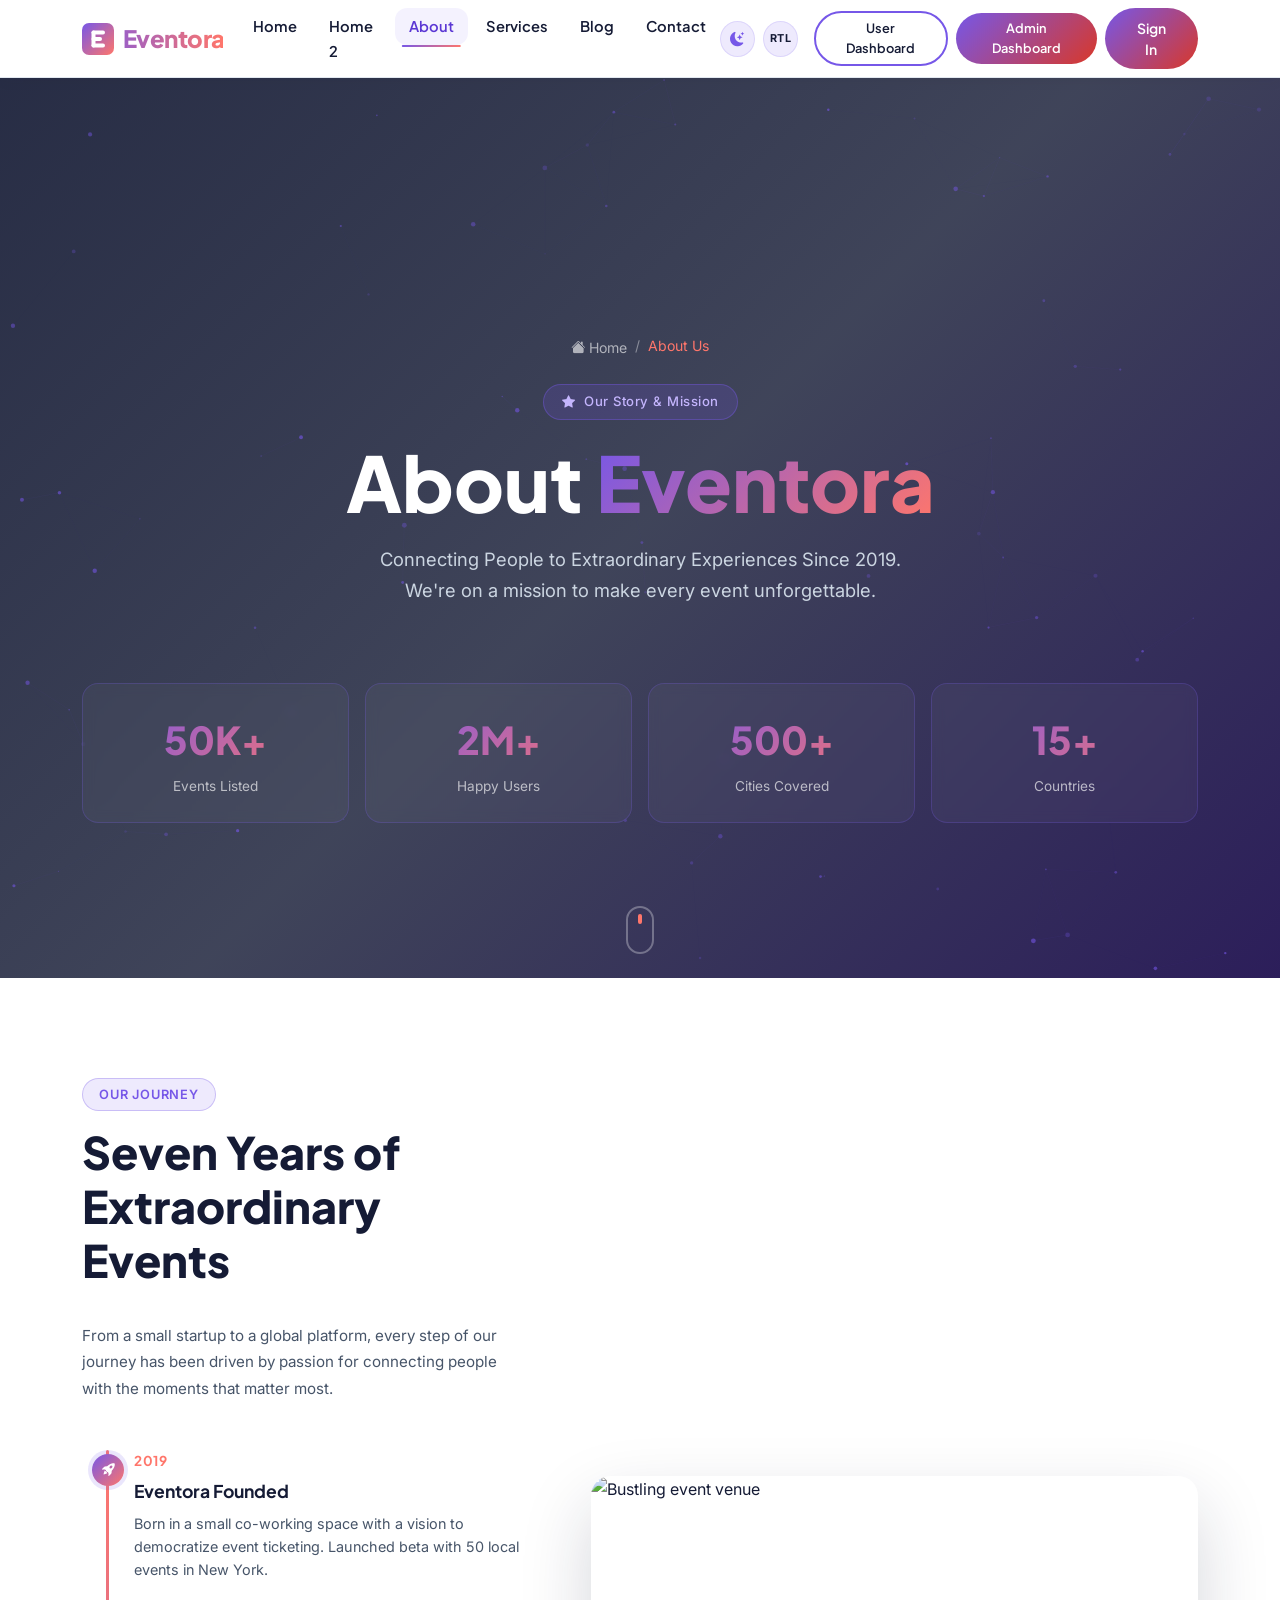
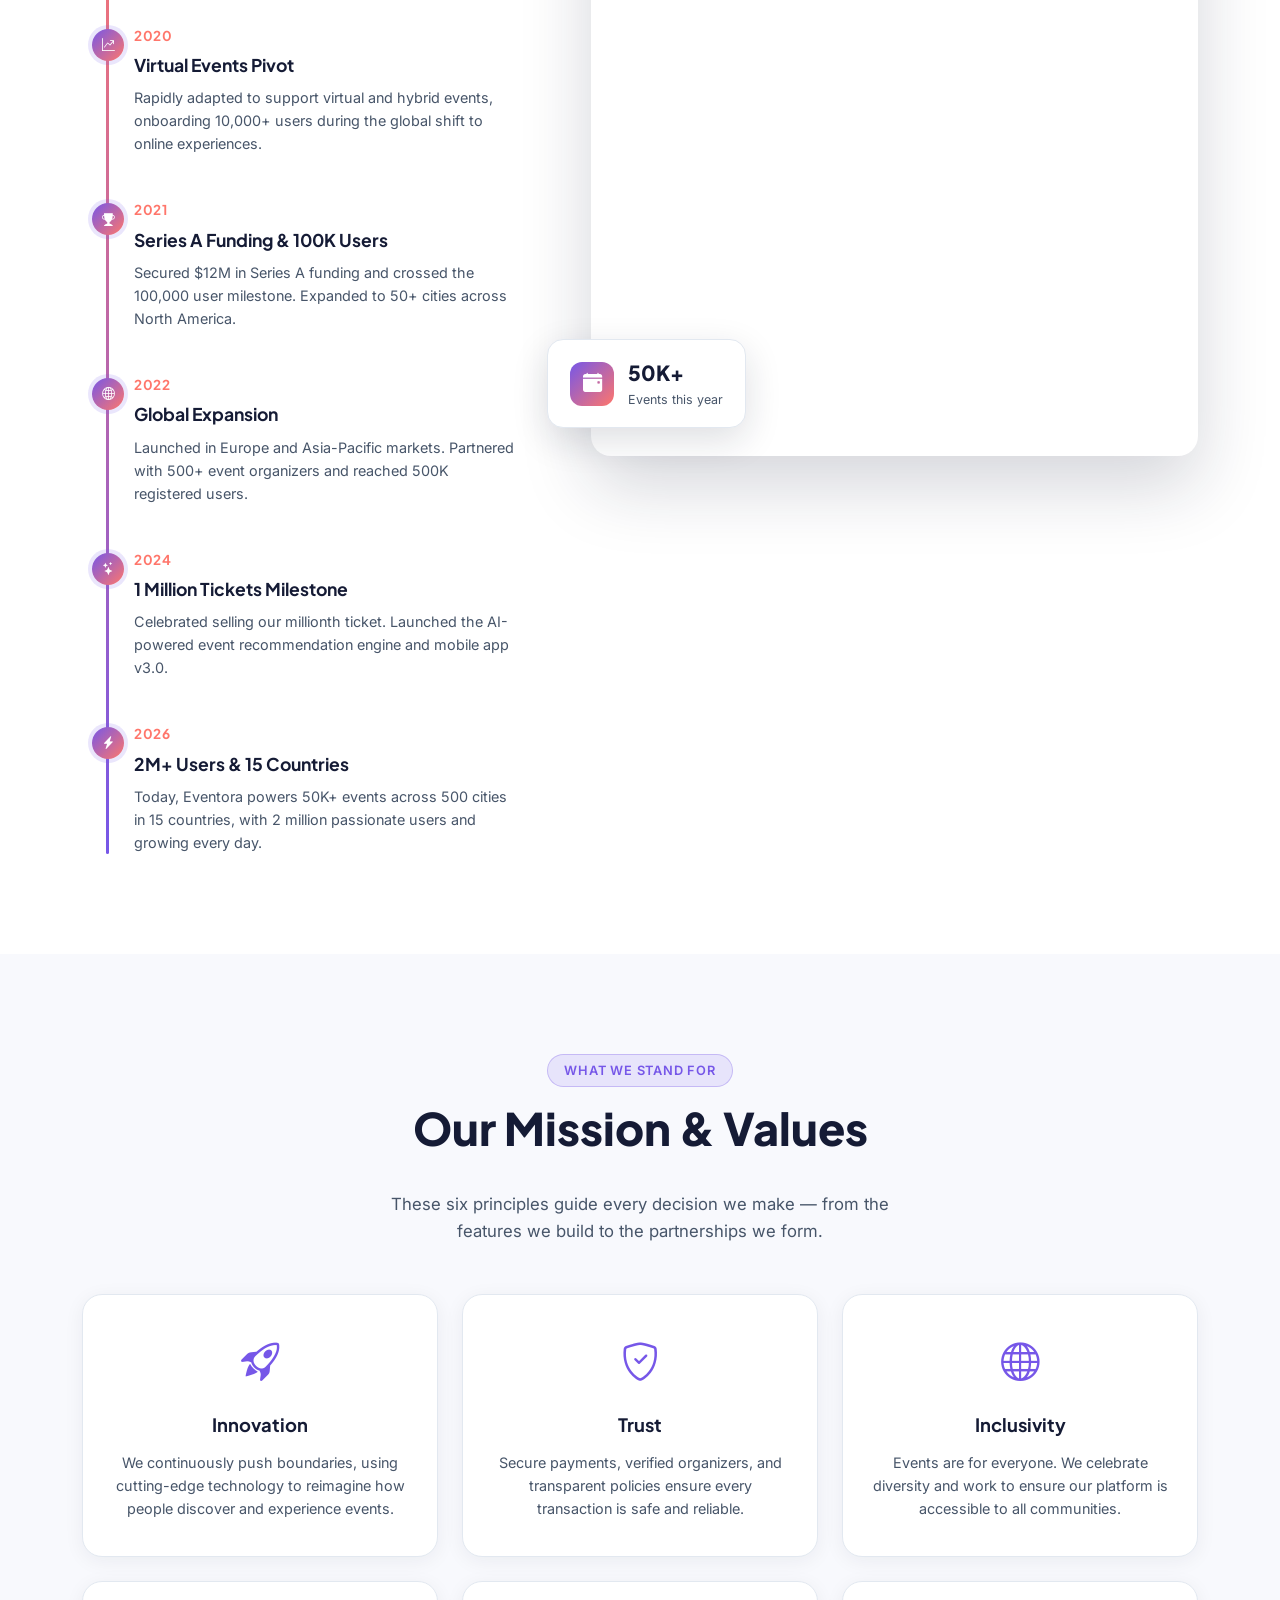
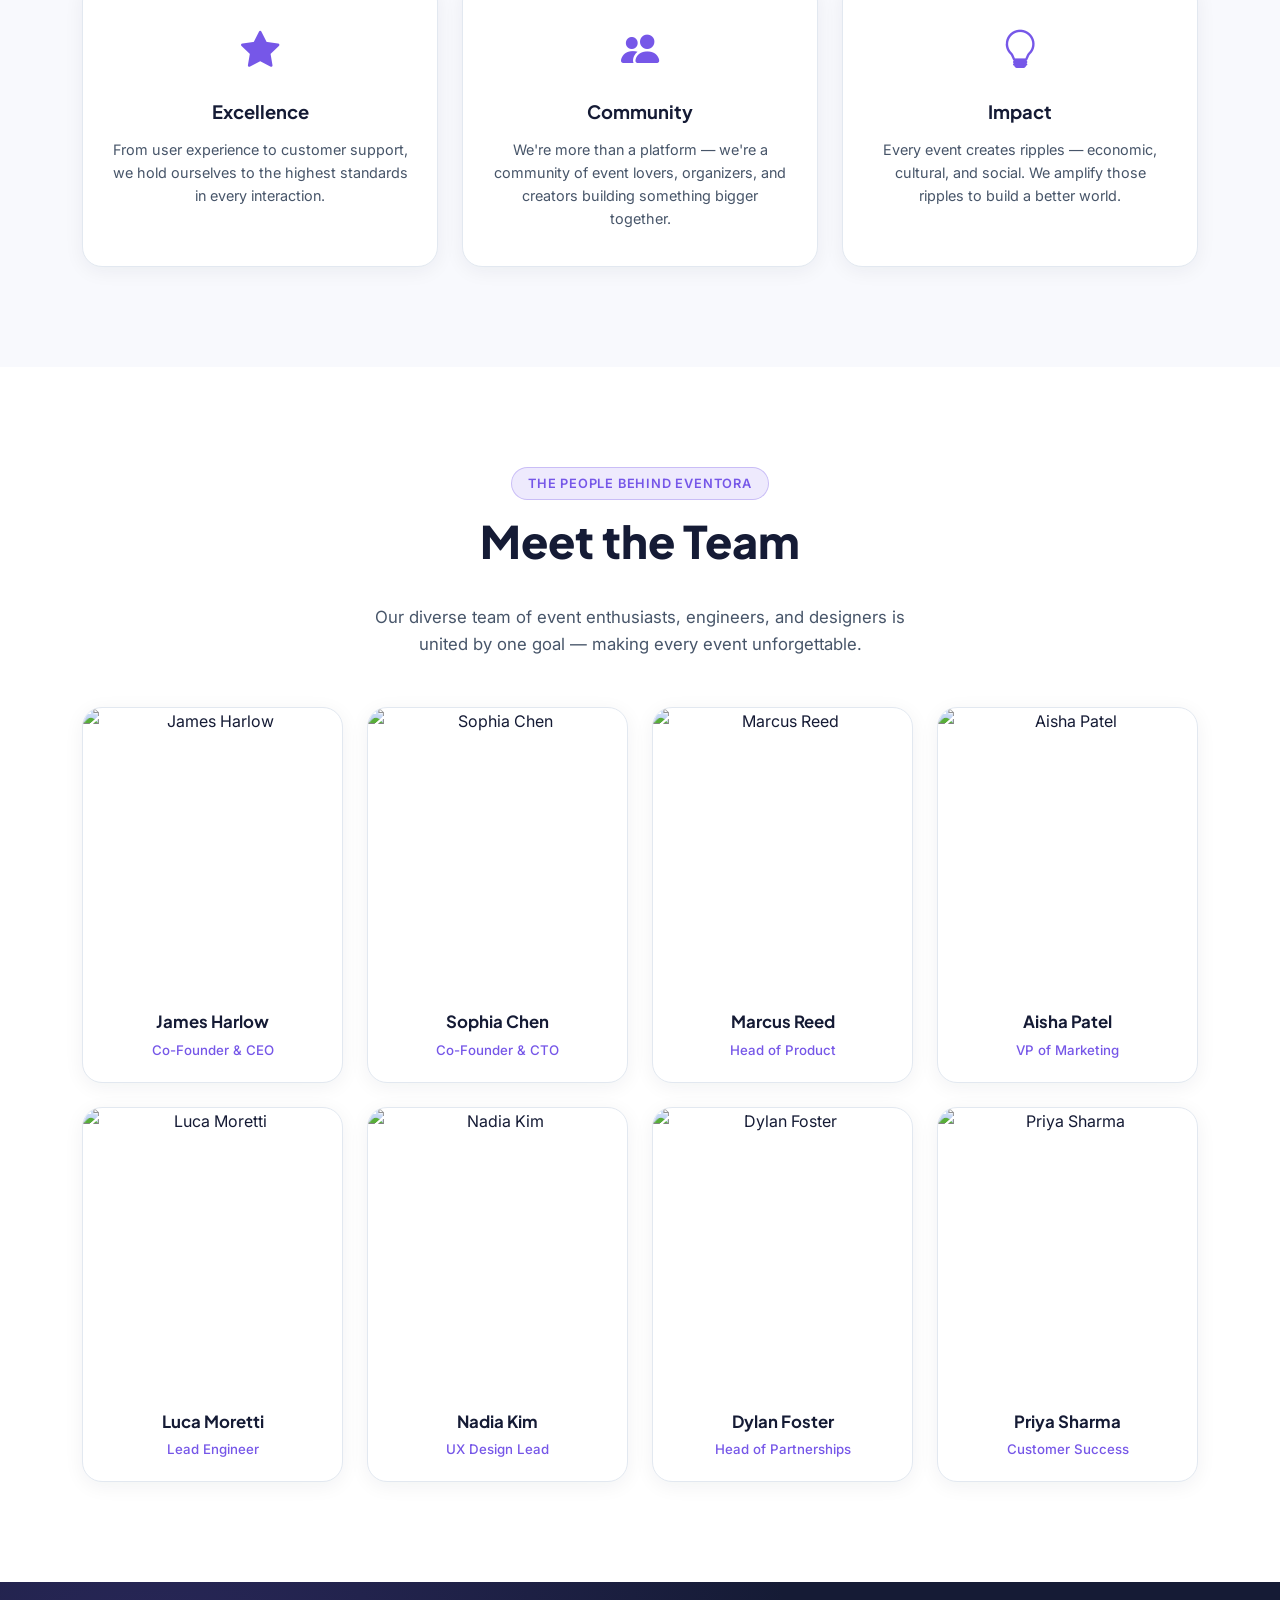
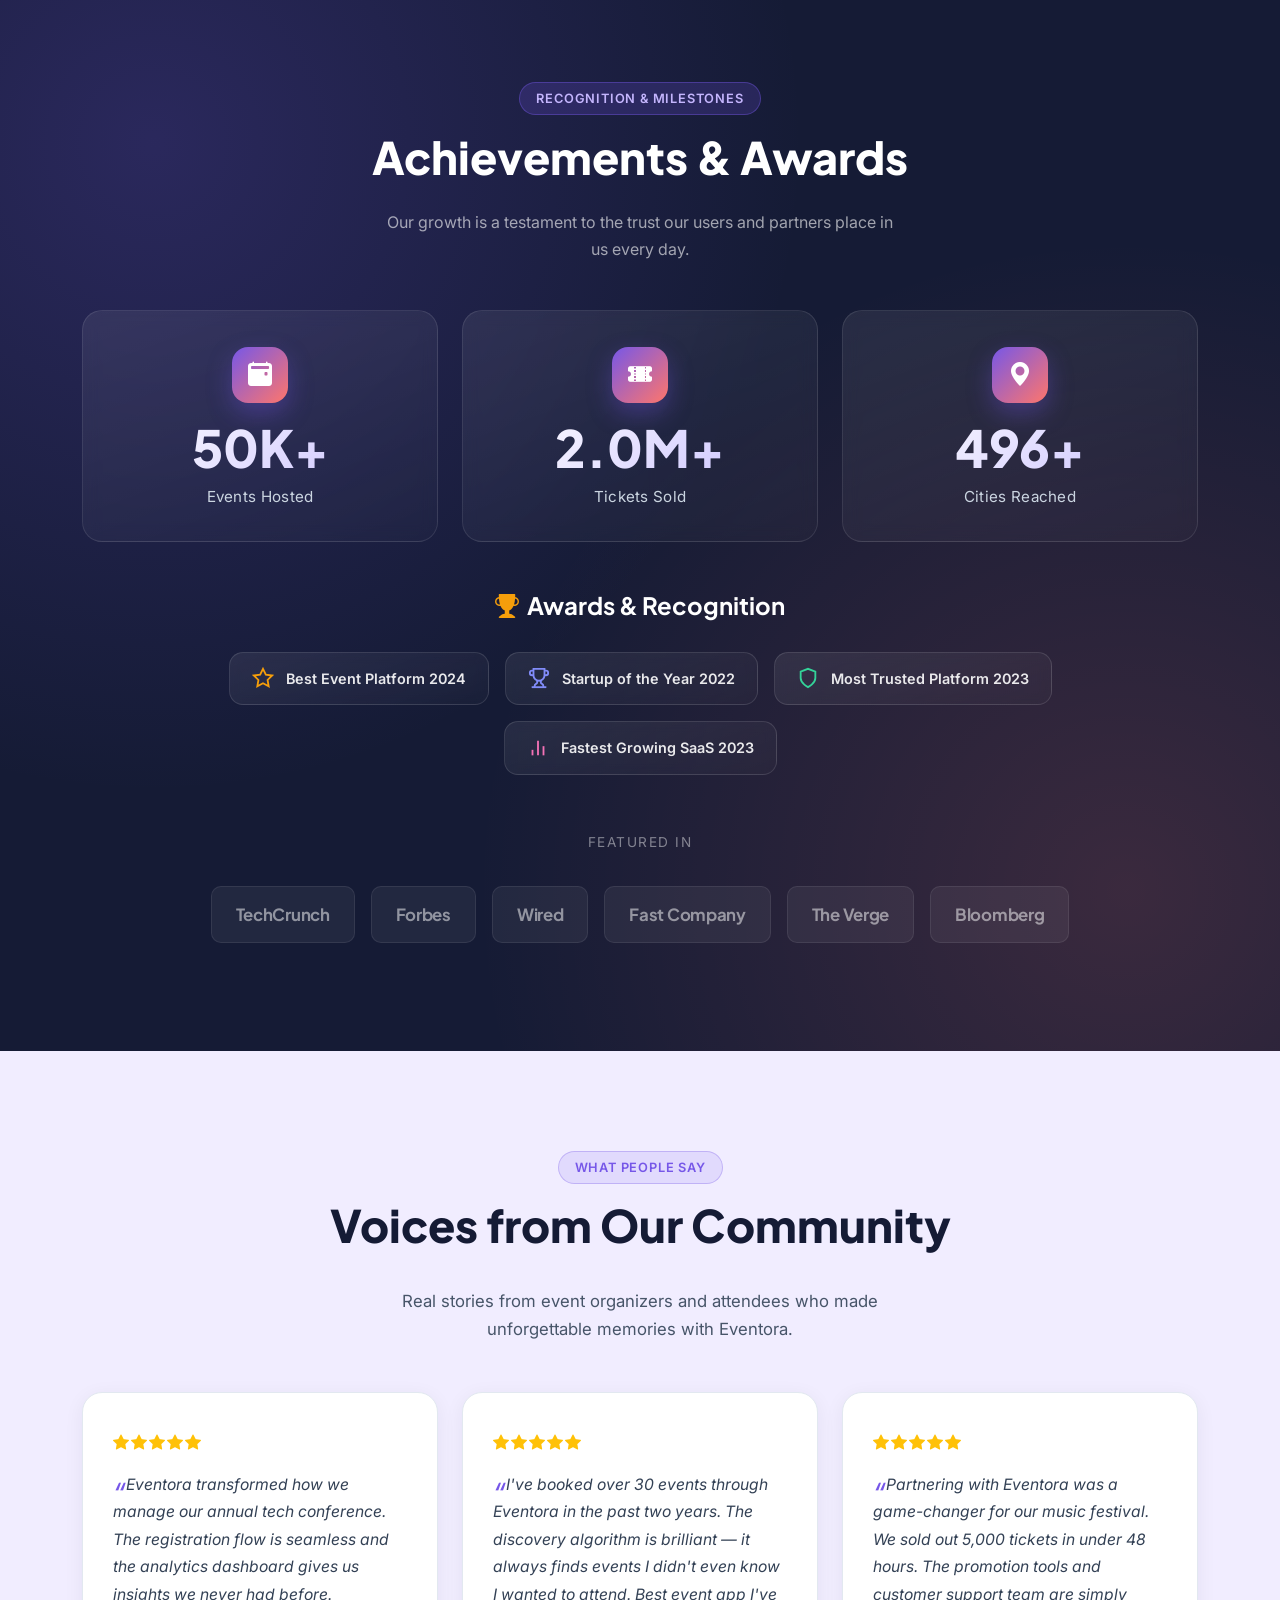
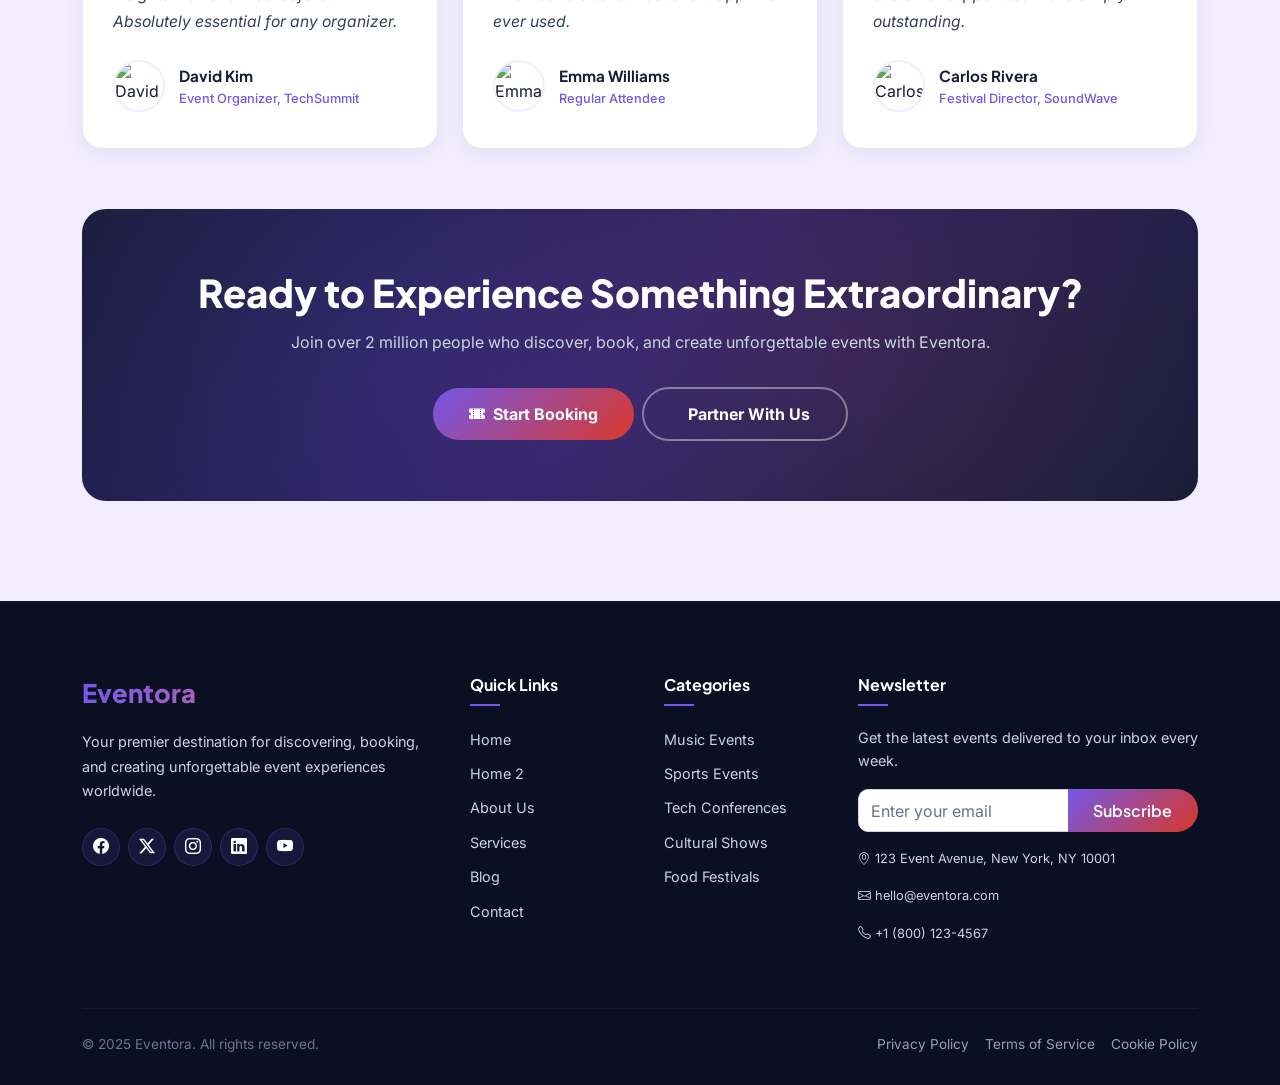
==== about.html @ c6f359c8 "Initial commit: Eventora ticket booking website" ====
<!DOCTYPE html>
<html lang="en" data-theme="light">
<head>
  <meta charset="UTF-8" />
  <meta name="viewport" content="width=device-width, initial-scale=1.0" />
  <title>About Us — Eventora</title>
  <link rel="icon" type="image/svg+xml" href="assets/images/favicon.svg" />
  <!-- Google Fonts -->
  <link href="https://fonts.googleapis.com/css2?family=Plus+Jakarta+Sans:wght@400;500;600;700;800&family=Inter:wght@300;400;500;600&display=swap" rel="stylesheet" />
  <!-- Bootstrap 5 -->
  <link href="https://cdn.jsdelivr.net/npm/bootstrap@5.3.2/dist/css/bootstrap.min.css" rel="stylesheet" />
  <!-- Bootstrap Icons -->
  <link href="https://cdn.jsdelivr.net/npm/bootstrap-icons@1.11.3/font/bootstrap-icons.min.css" rel="stylesheet" />
  <!-- Shared CSS -->
  <link rel="stylesheet" href="assets/css/style.css" />
  <style>
    :root {
      --navy: #151B35;
      --purple: #7657E8;
      --coral: #FF766B;
      --lavender: #F1EDFF;
      --white: #FFFFFF;
      --navy-light: #1e2748;
      --navy-mid: #232c52;
    }

    * { margin: 0; padding: 0; box-sizing: border-box; }
    html { scroll-behavior: smooth; }

    body {
      font-family: 'Inter', sans-serif;
      color: #2d2d2d;
      overflow-x: hidden;
    }

    h1, h2, h3, h4, h5, h6 {
      font-family: 'Plus Jakarta Sans', sans-serif;
    }

    /* ─── NAVBAR ─────────────────────────────────── */
    .navbar-eventora {
      background: rgba(21, 27, 53, 0.92);
      backdrop-filter: blur(12px);
      -webkit-backdrop-filter: blur(12px);
      border-bottom: 1px solid rgba(118, 87, 232, 0.2);
      transition: all 0.3s ease;
      padding: 14px 0;
    }
    .navbar-eventora .navbar-brand {
      font-family: 'Plus Jakarta Sans', sans-serif;
      font-weight: 800;
      font-size: 1.5rem;
      color: var(--white) !important;
      letter-spacing: -0.5px;
    }
    .navbar-eventora .navbar-brand span { color: var(--coral); }
    .navbar-eventora .nav-link {
      color: rgba(255,255,255,0.8) !important;
      font-weight: 500;
      font-size: 0.92rem;
      padding: 6px 14px !important;
      transition: color 0.2s;
    }
    .navbar-eventora .nav-link:hover,
    .navbar-eventora .nav-link.active { color: var(--coral) !important; }
    .btn-nav-cta {
      background: linear-gradient(135deg, var(--purple), var(--coral));
      color: #fff !important;
      border-radius: 50px;
      padding: 8px 22px !important;
      font-weight: 600;
      font-size: 0.88rem;
      transition: opacity 0.2s, transform 0.2s;
    }
    .btn-nav-cta:hover { opacity: 0.9; transform: translateY(-1px); }

    /* ─── HERO ─────────────────────────────────── */
    #hero {
      min-height: 100vh;
      background: linear-gradient(135deg, rgba(21,27,53,0.92) 0%, rgba(21,27,53,0.82) 50%, rgba(31,16,80,0.94) 100%),
                  url('https://images.unsplash.com/photo-1540575467063-178a50c2df87?w=1600&q=80') center/cover no-repeat;
      position: relative;
      display: flex;
      align-items: center;
      overflow: hidden;
    }
    #particleCanvas {
      position: absolute;
      inset: 0;
      width: 100%;
      height: 100%;
      pointer-events: none;
    }
    .hero-badge {
      display: inline-block;
      background: rgba(118,87,232,0.18);
      border: 1px solid rgba(118,87,232,0.4);
      color: #c4b5fd;
      padding: 6px 18px;
      border-radius: 50px;
      font-size: 0.82rem;
      font-weight: 500;
      margin-bottom: 20px;
      letter-spacing: 0.5px;
    }
    .hero-title {
      font-family: 'Plus Jakarta Sans', sans-serif;
      font-size: clamp(2.8rem, 6vw, 5rem);
      font-weight: 800;
      color: var(--white);
      line-height: 1.1;
      margin-bottom: 20px;
    }
    .gradient-text {
      background: linear-gradient(135deg, var(--purple), var(--coral));
      -webkit-background-clip: text;
      -webkit-text-fill-color: transparent;
      background-clip: text;
    }
    .hero-tagline {
      font-size: 1.15rem;
      color: rgba(255,255,255,0.72);
      margin-bottom: 30px;
      max-width: 560px;
    }
    /* breadcrumb */
    .breadcrumb-wrap .breadcrumb-item a { color: rgba(255,255,255,0.6); text-decoration: none; font-size: 0.88rem; }
    .breadcrumb-wrap .breadcrumb-item.active { color: var(--coral); font-size: 0.88rem; }
    .breadcrumb-wrap .breadcrumb-item+.breadcrumb-item::before { color: rgba(255,255,255,0.4); }

    /* stat counters */
    .hero-stats { margin-top: 48px; }
    .stat-item {
      text-align: center;
      padding: 24px 20px;
      background: rgba(255,255,255,0.04);
      border: 1px solid rgba(118,87,232,0.25);
      border-radius: 16px;
      backdrop-filter: blur(6px);
      transition: transform 0.3s;
    }
    .stat-item:hover { transform: translateY(-4px); }
    .stat-num {
      font-family: 'Plus Jakarta Sans', sans-serif;
      font-size: 2.4rem;
      font-weight: 800;
      background: linear-gradient(135deg, var(--purple), var(--coral));
      -webkit-background-clip: text;
      -webkit-text-fill-color: transparent;
      background-clip: text;
    }
    .stat-label { color: rgba(255,255,255,0.65); font-size: 0.85rem; margin-top: 4px; }
    /* Hero stats are above the fold — keep them visible even before scroll JS runs */
    .hero-stats .stat-item.animate-on-scroll { opacity: 1; transform: none; }

    /* ─── SECTION GENERIC ─────────────────────── */
    .section-tag {
      display: inline-block;
      background: rgba(118,87,232,0.12);
      border: 1px solid rgba(118,87,232,0.3);
      color: var(--purple);
      padding: 5px 16px;
      border-radius: 50px;
      font-size: 0.8rem;
      font-weight: 600;
      text-transform: uppercase;
      letter-spacing: 0.8px;
      margin-bottom: 14px;
    }
    .section-heading {
      font-size: clamp(1.9rem, 3.5vw, 2.9rem);
      font-weight: 800;
      color: var(--navy);
      line-height: 1.2;
      position: relative;
      display: inline-block;
      margin-bottom: 16px;
    }
    .section-heading::after {
      content: '';
      position: absolute;
      bottom: -8px;
      left: 0;
      width: 56px;
      height: 4px;
      background: var(--coral);
      border-radius: 2px;
    }
    .section-sub {
      color: #475569;
      font-size: 1.05rem;
      max-width: 560px;
      margin: 0 auto;
    }

    /* ─── OUR STORY TIMELINE ─────────────────── */
    #story { padding: 100px 0; background: #fff; }
    .timeline { position: relative; padding-left: 52px; }
    .timeline::before {
      content: '';
      position: absolute;
      left: 24px;
      top: 0;
      bottom: 0;
      width: 3px;
      background: linear-gradient(to bottom, var(--coral), var(--purple));
      border-radius: 2px;
    }
    .timeline-item { position: relative; margin-bottom: 44px; }
    .timeline-item:last-child { margin-bottom: 0; }
    .timeline-dot {
      position: absolute;
      left: -42px;
      top: 4px;
      width: 32px;
      height: 32px;
      background: linear-gradient(135deg, var(--purple), var(--coral));
      border-radius: 50%;
      display: flex;
      align-items: center;
      justify-content: center;
      color: #fff;
      font-size: 0.8rem;
      box-shadow: 0 0 0 4px rgba(118,87,232,0.15);
      z-index: 1;
    }
    .timeline-year {
      font-family: 'Plus Jakarta Sans', sans-serif;
      font-weight: 700;
      color: var(--coral);
      font-size: 0.85rem;
      margin-bottom: 4px;
      letter-spacing: 0.5px;
    }
    .timeline-title {
      font-family: 'Plus Jakarta Sans', sans-serif;
      font-weight: 700;
      font-size: 1.1rem;
      color: var(--navy);
      margin-bottom: 6px;
    }
    .timeline-desc { color: #475569; font-size: 0.9rem; line-height: 1.6; }
    .story-img {
      width: 100%;
      height: 580px;
      object-fit: cover;
      border-radius: 20px;
      box-shadow: 0 30px 70px rgba(21,27,53,0.18);
    }
    .story-img-wrap { position: relative; }
    .story-img-badge {
      position: absolute;
      bottom: 28px;
      left: -20px;
      background: var(--white);
      border-radius: 16px;
      padding: 16px 22px;
      box-shadow: 0 12px 36px rgba(21,27,53,0.14);
      display: flex;
      align-items: center;
      gap: 14px;
    }
    .story-img-badge .badge-icon {
      width: 44px; height: 44px;
      background: linear-gradient(135deg, var(--purple), var(--coral));
      border-radius: 12px;
      display: flex; align-items: center; justify-content: center;
      color: #fff; font-size: 1.2rem;
    }
    .story-img-badge .badge-num { font-family: 'Plus Jakarta Sans', sans-serif; font-weight: 800; font-size: 1.3rem; color: var(--navy); }
    .story-img-badge .badge-label { font-size: 0.78rem; color: #475569; }

    /* ─── MISSION & VALUES ───────────────────── */
    #values { padding: 100px 0; background: var(--lavender); }
    .value-card {
      background: rgba(255,255,255,0.65);
      border: 1px solid rgba(118,87,232,0.12);
      border-radius: 20px;
      padding: 36px 28px;
      text-align: center;
      transition: all 0.35s ease;
      backdrop-filter: blur(8px);
      height: 100%;
      display: flex;
      flex-direction: column;
    }
    .value-card:hover {
      background: rgba(255,255,255,0.9);
      border-color: rgba(118,87,232,0.4);
      box-shadow: 0 20px 50px rgba(118,87,232,0.14);
      transform: translateY(-6px);
    }
    .value-icon {
      font-size: 2.4rem;
      margin-bottom: 16px;
      display: block;
      color: var(--purple);
    }
    .value-title {
      font-family: 'Plus Jakarta Sans', sans-serif;
      font-weight: 700;
      font-size: 1.15rem;
      color: var(--navy);
      margin-bottom: 10px;
    }
    .value-desc { color: #475569; font-size: 0.9rem; line-height: 1.6; }

    /* ─── OUR TEAM ───────────────────────────── */
    #team { padding: 100px 0; background: #fff; }
    .team-card {
      border-radius: 20px;
      border: 1px solid rgba(118,87,232,0.1);
      overflow: hidden;
      transition: all 0.35s ease;
      text-align: center;
      background: #fff;
      height: 100%;
    }
    .team-card:hover {
      transform: translateY(-8px);
      box-shadow: 0 24px 60px rgba(118,87,232,0.14);
      border-color: rgba(118,87,232,0.3);
    }
    .team-img-wrap { position: relative; overflow: hidden; height: 280px; }
    .team-img {
      width: 100%;
      height: 280px;
      object-fit: cover;
      object-position: center 25%;
      transition: transform 0.4s ease;
    }
    .team-card:hover .team-img { transform: scale(1.06); }
    .team-overlay {
      position: absolute;
      inset: 0;
      background: linear-gradient(to top, rgba(21,27,53,0.6) 0%, transparent 50%);
      opacity: 0;
      transition: opacity 0.35s;
      display: flex;
      align-items: flex-end;
      justify-content: center;
      padding-bottom: 16px;
      gap: 10px;
    }
    .team-card:hover .team-overlay { opacity: 1; }
    .team-social-btn {
      width: 36px; height: 36px;
      background: rgba(255,255,255,0.15);
      border: 1px solid rgba(255,255,255,0.4);
      border-radius: 50%;
      color: #fff;
      display: flex; align-items: center; justify-content: center;
      font-size: 0.9rem;
      text-decoration: none;
      backdrop-filter: blur(4px);
      transition: background 0.2s;
    }
    .team-social-btn:hover { background: var(--purple); color: #fff; }
    .team-info { padding: 20px 16px; }
    .team-name {
      font-family: 'Plus Jakarta Sans', sans-serif;
      font-weight: 700;
      font-size: 1.05rem;
      color: var(--navy);
      margin-bottom: 4px;
    }
    .team-role {
      font-size: 0.83rem;
      color: var(--purple);
      font-weight: 500;
    }

    /* ─── ACHIEVEMENTS ───────────────────────── */
    #achievements {
      padding: 100px 0;
      position: relative;
      overflow: hidden;
      background:
        radial-gradient(circle at 12% 15%, rgba(118,87,232,0.22), transparent 45%),
        radial-gradient(circle at 88% 85%, rgba(255,118,107,0.16), transparent 45%),
        var(--navy);
    }
    #achievements .container { position: relative; z-index: 1; }
    .ach-stat {
      position: relative;
      text-align: center;
      padding: 36px 20px 32px;
      background: linear-gradient(160deg, rgba(255,255,255,0.08), rgba(255,255,255,0.02));
      border: 1px solid rgba(255,255,255,0.1);
      border-radius: 20px;
      backdrop-filter: blur(8px);
      height: 100%;
      transition: transform 0.3s ease, border-color 0.3s ease, box-shadow 0.3s ease;
    }
    .ach-stat:hover {
      transform: translateY(-6px);
      border-color: rgba(118,87,232,0.55);
      box-shadow: 0 18px 48px rgba(118,87,232,0.22);
    }
    .ach-icon {
      width: 56px;
      height: 56px;
      margin: 0 auto 16px;
      display: flex;
      align-items: center;
      justify-content: center;
      border-radius: 16px;
      font-size: 1.5rem;
      color: #fff;
      background: linear-gradient(135deg, var(--purple), var(--coral));
      box-shadow: 0 10px 24px rgba(118,87,232,0.35);
    }
    .ach-num {
      font-family: 'Plus Jakarta Sans', sans-serif;
      font-size: clamp(2.2rem, 4vw, 3.2rem);
      font-weight: 800;
      line-height: 1.1;
      background: linear-gradient(135deg, #ffffff, #c9c0ff);
      -webkit-background-clip: text;
      -webkit-text-fill-color: transparent;
      background-clip: text;
    }
    .ach-label { color: rgba(255,255,255,0.68); font-size: .95rem; margin-top: 8px; letter-spacing: .3px; }
    .award-badge {
      display: inline-flex;
      align-items: center;
      gap: 12px;
      background: linear-gradient(160deg, rgba(255,255,255,0.08), rgba(255,255,255,0.02));
      border: 1px solid rgba(255,255,255,0.12);
      border-radius: 14px;
      padding: 14px 22px;
      margin: 8px;
      color: rgba(255,255,255,0.9);
      font-size: 0.9rem;
      font-weight: 600;
      backdrop-filter: blur(6px);
      transition: transform 0.3s ease, border-color 0.3s ease, background 0.3s ease, box-shadow 0.3s ease;
    }
    .award-badge:hover {
      transform: translateY(-4px);
      border-color: rgba(118,87,232,0.55);
      background: rgba(118,87,232,0.14);
      box-shadow: 0 12px 30px rgba(118,87,232,0.22);
    }
    .award-badge svg { flex-shrink: 0; }
    .press-logo {
      display: inline-flex;
      align-items: center;
      justify-content: center;
      background: rgba(255,255,255,0.06);
      border: 1px solid rgba(255,255,255,0.08);
      border-radius: 10px;
      padding: 14px 24px;
      margin: 8px;
      color: rgba(255,255,255,0.5);
      font-family: 'Plus Jakarta Sans', sans-serif;
      font-weight: 700;
      font-size: 1.05rem;
      letter-spacing: -0.3px;
      transition: all 0.3s;
    }
    .press-logo:hover {
      background: rgba(118,87,232,0.12);
      border-color: rgba(118,87,232,0.4);
      color: rgba(255,255,255,0.85);
      transform: translateY(-3px);
    }
    .ach-section-heading {
      font-family: 'Plus Jakarta Sans', sans-serif;
      font-size: clamp(1.9rem, 3.5vw, 2.9rem);
      font-weight: 800;
      color: var(--white);
      position: relative;
      display: inline-block;
      margin-bottom: 16px;
    }
    .ach-section-heading::after {
      content: '';
      position: absolute;
      bottom: -10px;
      left: 50%;
      transform: translateX(-50%);
      width: 64px;
      height: 4px;
      background: linear-gradient(90deg, var(--purple), var(--coral));
      border-radius: 2px;
    }

    /* ─── TESTIMONIALS + CTA ─────────────────── */
    #testimonials { padding: 100px 0; background: #f8f7ff; }
    .testi-card {
      background: var(--white);
      border-radius: 20px;
      padding: 36px 30px;
      border: 1px solid rgba(118,87,232,0.1);
      height: 100%;
      display: flex;
      flex-direction: column;
      transition: all 0.35s;
    }
    .testi-card:hover {
      transform: translateY(-6px);
      box-shadow: 0 20px 50px rgba(118,87,232,0.12);
    }
    .testi-stars { color: #f59e0b; font-size: 1rem; margin-bottom: 16px; letter-spacing: 2px; }
    .testi-quote {
      color: #374151;
      font-size: 0.98rem;
      line-height: 1.75;
      font-style: italic;
      margin-bottom: 24px;
      flex: 1;
    }
    .testi-quote::before { content: '\201C'; color: var(--purple); font-size: 2rem; line-height: 0; vertical-align: -0.5em; margin-right: 2px; }
    .testi-author { display: flex; align-items: center; gap: 14px; }
    .testi-avatar { width: 52px; height: 52px; border-radius: 50%; object-fit: cover; border: 2px solid var(--lavender); }
    .testi-name { font-family: 'Plus Jakarta Sans', sans-serif; font-weight: 700; font-size: 0.95rem; color: var(--navy); }
    .testi-role { font-size: 0.8rem; color: var(--purple); font-weight: 500; }
    /* CTA */
    .cta-band {
      background: linear-gradient(135deg, var(--navy) 0%, #2a1f5e 50%, var(--navy) 100%);
      border-radius: 24px;
      padding: 60px 48px;
      text-align: center;
      position: relative;
      overflow: hidden;
      margin-top: 60px;
    }
    .cta-band::before {
      content: '';
      position: absolute;
      inset: 0;
      background: radial-gradient(circle at 30% 50%, rgba(118,87,232,0.2) 0%, transparent 60%),
                  radial-gradient(circle at 70% 50%, rgba(255,118,107,0.1) 0%, transparent 60%);
    }
    .cta-band-title {
      font-family: 'Plus Jakarta Sans', sans-serif;
      font-size: clamp(1.6rem, 3vw, 2.4rem);
      font-weight: 800;
      color: var(--white);
      margin-bottom: 12px;
      position: relative;
    }
    .cta-band-sub { color: rgba(255,255,255,0.65); margin-bottom: 32px; position: relative; }
    .btn-cta-primary {
      background: linear-gradient(135deg, var(--purple), var(--coral));
      color: #fff;
      border: none;
      border-radius: 50px;
      padding: 14px 36px;
      font-weight: 700;
      font-size: 1rem;
      transition: all 0.3s;
      position: relative;
    }
    .btn-cta-primary:hover { transform: translateY(-3px); box-shadow: 0 10px 30px rgba(118,87,232,0.4); color: #fff; }
    .btn-cta-outline {
      background: transparent;
      color: #fff;
      border: 2px solid rgba(255,255,255,0.4);
      border-radius: 50px;
      padding: 13px 36px;
      font-weight: 700;
      font-size: 1rem;
      transition: all 0.3s;
      position: relative;
    }
    .btn-cta-outline:hover { border-color: #fff; background: rgba(255,255,255,0.08); color: #fff; }

    /* ─── FOOTER ─────────────────────────────── */
    footer {
      background: var(--navy);
      border-top: 1px solid rgba(255,255,255,0.06);
      padding: 60px 0 28px;
      color: rgba(255,255,255,0.65);
    }
    .footer-brand {
      font-family: 'Plus Jakarta Sans', sans-serif;
      font-weight: 800;
      font-size: 1.5rem;
      color: var(--white);
    }
    .footer-brand span { color: var(--coral); }
    .footer-desc { font-size: 0.88rem; line-height: 1.7; margin-top: 10px; max-width: 260px; }
    .footer-heading {
      font-family: 'Plus Jakarta Sans', sans-serif;
      font-weight: 700;
      color: var(--white);
      font-size: 0.95rem;
      margin-bottom: 16px;
    }
    .footer-links { list-style: none; padding: 0; }
    .footer-links li { margin-bottom: 10px; }
    .footer-links a { color: rgba(255,255,255,0.6); text-decoration: none; font-size: 0.88rem; transition: color 0.2s; }
    .footer-links a:hover { color: var(--coral); }
    .footer-bottom { border-top: 1px solid rgba(255,255,255,0.06); padding-top: 20px; margin-top: 44px; font-size: 0.82rem; }
    .footer-social a {
      width: 36px; height: 36px;
      display: inline-flex; align-items: center; justify-content: center;
      background: rgba(255,255,255,0.06);
      border-radius: 50%;
      color: rgba(255,255,255,0.65);
      margin-right: 8px;
      transition: all 0.2s;
      text-decoration: none;
    }
    .footer-social a:hover { background: var(--purple); color: #fff; }

    /* ─── SCROLL ANIMATION ───────────────────── */
    .animate-on-scroll {
      opacity: 0;
      transform: translateY(32px);
      transition: opacity 0.65s ease, transform 0.65s ease;
    }
    .animate-on-scroll.visible {
      opacity: 1;
      transform: translateY(0);
    }

    @media (max-width: 768px) {
      .story-img-badge { left: 10px; }
      .ach-stat { padding: 26px 14px 22px; }
      .cta-band { padding: 40px 24px; }
    }
      /* ─── LIGHT MODE HIGH CONTRAST RULES ─── */
    [data-theme="light"] body { background: #FFFFFF !important; color: #151B35 !important; }
    [data-theme="light"] .navbar-eventora { background: rgba(255,255,255,0.95) !important; border-bottom: 1px solid #E2E8F0 !important; }
    [data-theme="light"] .navbar-eventora .navbar-brand { color: #151B35 !important; }
    [data-theme="light"] .navbar-eventora .nav-link { color: #151B35 !important; font-weight: 600 !important; }
    [data-theme="light"] .navbar-eventora .nav-link:hover,
    [data-theme="light"] .navbar-eventora .nav-link.active { color: #7657E8 !important; }
    [data-theme="light"] #story { background: #FFFFFF !important; }
    [data-theme="light"] #values { background: #F8F9FD !important; }
    [data-theme="light"] #team { background: #FFFFFF !important; }
    [data-theme="light"] #testimonials { background: #F1EDFF !important; }
    [data-theme="light"] .value-card, 
    [data-theme="light"] .team-card, 
    [data-theme="light"] .testi-card {
      background: #FFFFFF !important;
      border: 1px solid #E2E8F0 !important;
      color: #151B35 !important;
      box-shadow: 0 4px 20px rgba(21,27,53,0.06) !important;
    }
    [data-theme="light"] .section-heading { color: #151B35 !important; }
    [data-theme="light"] .section-sub, [data-theme="light"] .text-muted { color: #475569 !important; }
    [data-theme="light"] .value-title, [data-theme="light"] .team-name { color: #151B35 !important; }
    [data-theme="light"] .value-desc { color: #475569 !important; }
    [data-theme="light"] .timeline-title { color: #151B35 !important; }
    [data-theme="light"] .timeline-desc { color: #475569 !important; }
    [data-theme="light"] .testi-name { color: #151B35 !important; }
    [data-theme="light"] .testi-quote { color: #334155 !important; }
    [data-theme="light"] .story-img-badge { background: #FFFFFF !important; border: 1px solid #E2E8F0 !important; }
    [data-theme="light"] .story-img-badge .badge-num { color: #151B35 !important; }
    [data-theme="light"] .story-img-badge .badge-label { color: #475569 !important; }
    /* ─── DUAL MODE HIGH CONTRAST ─── */
    [data-theme="dark"] #story { background: #0B0F1E !important; }
    [data-theme="dark"] #values { background: #131933 !important; }
    [data-theme="dark"] #team { background: #0B0F1E !important; }
    [data-theme="dark"] #testimonials { background: #131933 !important; }
    [data-theme="dark"] .value-card, 
    [data-theme="dark"] .team-card, 
    [data-theme="dark"] .testi-card {
      background: #151B35 !important;
      border-color: rgba(255,255,255,0.14) !important;
      color: #F8FAFC !important;
    }
    [data-theme="dark"] .section-heading { color: #FFFFFF !important; }
    [data-theme="dark"] .section-sub, [data-theme="dark"] .text-muted { color: #CBD5E1 !important; }
    [data-theme="dark"] .value-title, [data-theme="dark"] .team-name { color: #FFFFFF !important; }
    [data-theme="dark"] .value-desc, [data-theme="dark"] .team-role { color: #CBD5E1 !important; }
    [data-theme="dark"] .timeline-title { color: #FFFFFF !important; }
    [data-theme="dark"] .timeline-desc { color: #CBD5E1 !important; }
    [data-theme="dark"] .testi-author-name { color: #FFFFFF !important; }
    [data-theme="dark"] .testi-author-role { color: #A5B4CF !important; }
    [data-theme="dark"] .testi-quote { color: #E2E8F0 !important; }
    [data-theme="dark"] .ach-stat { border-color: rgba(255,255,255,0.12) !important; }
</style>
<script src="assets/js/theme.js"></script>
 
<style id="responsive-fixes">
  /* Tablet: 1024px and below */
  @media (max-width: 1024px) {
    html, body { overflow-x: hidden; }
    img, iframe, video, svg { max-width: 100%; }
    h1, h2, h3, h4, h5, h6, p, a, li, span { overflow-wrap: break-word; }

    .navbar-eventora .container { gap: .5rem; }
    .navbar-eventora .navbar-collapse { max-height: calc(100vh - 64px); overflow-y: auto; flex-wrap: wrap; }
    .navbar-eventora .navbar-collapse > .d-flex { flex-wrap: wrap; gap: .4rem; }
    .navbar-eventora .nav-link { padding: .5rem .65rem !important; }
    .navbar-eventora a[href="user-dashboard.html"],
    .navbar-eventora a[href="admin-dashboard.html"] { display: inline-block; }

    #hero { min-height: auto; padding: 120px 0 80px; }
    #hero .container { padding-top: 0 !important; }
    .hero-title { font-size: clamp(2.2rem, 7vw, 3.4rem); }
    .hero-tagline { max-width: 100%; font-size: 1.05rem; }
    .hero-stats { margin-top: 36px; }

    #story, #values, #team, #achievements, #testimonials { padding: 80px 0; }
    .story-img { height: 460px; }
    #values .row > [class*="col-"] { flex: 0 0 50%; max-width: 50%; }
    #team .row > [class*="col-"] { flex: 0 0 50%; max-width: 50%; }
    #testimonials .row.mb-5 > [class*="col-"] { flex: 0 0 50%; max-width: 50%; }
    .ach-section-heading { font-size: clamp(1.7rem, 4vw, 2.4rem); }
    .cta-band { padding: 52px 36px; }
    footer { padding: 56px 0 26px; }
  }

  /* Small tablet / large phone: 768px and below */
  @media (max-width: 768px) {
    .row.g-5 { --bs-gutter-x: 1.5rem; --bs-gutter-y: 1.5rem; }
    #hero { padding: 100px 0 66px; }
    .hero-title { font-size: clamp(1.9rem, 8vw, 2.6rem); }
    .hero-badge { padding: 5px 14px; font-size: .75rem; }

    #story, #values, #team, #achievements, #testimonials { padding: 64px 0; }
    #values .row > [class*="col-"],
    #team .row > [class*="col-"],
    #achievements .row > [class*="col-"],
    #testimonials .row.mb-5 > [class*="col-"] { flex: 0 0 100%; max-width: 100%; }

    .story-img { height: 360px; border-radius: 16px; }
    .story-img-badge { left: 12px; right: 12px; bottom: 16px; padding: 12px 16px; }
    .timeline { padding-left: 44px; }
    .timeline::before { left: 20px; }
    .timeline-dot { left: -38px; width: 28px; height: 28px; font-size: .72rem; }

    .value-card, .testi-card { padding: 28px 22px; }
    .team-img-wrap { height: 240px; }
    .team-img { height: 240px !important; }

    .ach-stat { padding: 26px 16px; }
    .award-badge, .press-logo { margin: 5px; padding: 10px 16px; font-size: .85rem; }

    .cta-band { padding: 40px 22px; border-radius: 18px; margin-top: 44px; }
    .btn-cta-primary, .btn-cta-outline { width: 100%; max-width: 320px; padding: 12px 22px; }

    .navbar-eventora .navbar-nav .nav-link { text-align: center; }
    .navbar-eventora .navbar-collapse > .d-flex { flex-direction: column; align-items: center !important; gap: 10px; margin-top: 12px; }
    .navbar-eventora .navbar-collapse > .d-flex > .btn { width: 100%; }
    .navbar-eventora a[href="user-dashboard.html"],
    .navbar-eventora a[href="admin-dashboard.html"] { display: inline-block; }

    footer .row > [class*="col-"] { flex: 0 0 100%; max-width: 100%; }
    footer.footer-home .footer-desc { max-width: none; }
    .footer-bottom { text-align: center; }
  }

  /* Phone: 480px and below */
  @media (max-width: 480px) {
    #hero { padding: 92px 0 58px; }
    .hero-title { font-size: clamp(1.7rem, 9vw, 2.2rem); }
    .hero-tagline { font-size: .95rem; margin-bottom: 22px; }
    .breadcrumb-wrap .breadcrumb-item a,
    .breadcrumb-wrap .breadcrumb-item.active { font-size: .8rem; }
    .hero-stats { margin-top: 28px; }
    .hero-stats .row { --bs-gutter-x: .9rem; --bs-gutter-y: .9rem; }
    .stat-item { padding: 14px 8px; border-radius: 12px; }
    .stat-num { font-size: 1.6rem; }
    .stat-label { font-size: .72rem; }

    #story, #values, #team, #achievements, #testimonials { padding: 48px 0; }
    .section-heading, .ach-section-heading { font-size: clamp(1.5rem, 6vw, 1.9rem); }
    .section-sub { font-size: .92rem; }
    .section-tag { font-size: .7rem; padding: 4px 12px; }

    .timeline { padding-left: 34px; }
    .timeline::before { left: 14px; }
    .timeline-dot { left: -32px; width: 24px; height: 24px; font-size: .62rem; }
    .timeline-title { font-size: 1rem; }
    .timeline-desc { font-size: .85rem; }
    .story-img { height: 280px; }
    .story-img-badge { padding: 10px 14px; }
    .story-img-badge .badge-num { font-size: 1.05rem; }

    .value-card { padding: 22px 16px; }
    .value-icon { font-size: 1.9rem; margin-bottom: 10px; }
    .value-title { font-size: 1rem; }

    .team-img-wrap, .team-img { height: 220px; }
    .team-img { height: 220px !important; }
    .team-info { padding: 16px 12px; }

    .ach-icon { width: 46px; height: 46px; font-size: 1.2rem; }
    .ach-num { font-size: 1.9rem; }
    .ach-label { font-size: .85rem; }
    .award-badge { width: 100%; justify-content: center; margin: 4px 0; }
    .award-badge svg { width: 18px; height: 18px; }
    .press-logo { padding: 9px 14px; font-size: .9rem; }

    .testi-card { padding: 22px 18px; }
    .testi-quote { font-size: .9rem; }
    .testi-avatar { width: 44px; height: 44px; }

    .cta-band { padding: 34px 18px; }
    .cta-band-title { font-size: 1.4rem; }
    .cta-band-sub { font-size: .9rem; }

    footer.footer-home .input-group { flex-wrap: wrap; gap: 8px; }
    footer.footer-home .input-group .form-control,
    footer.footer-home .input-group .btn { width: 100%; border-radius: 10px !important; }
    footer.footer-home .footer-bottom > .d-flex { flex-wrap: wrap; justify-content: center; row-gap: .4rem; }
  }

  /* Small phone: 360px and below */
  @media (max-width: 360px) {
    #hero { padding: 84px 0 52px; }
    .hero-title { font-size: 1.65rem; }
    .navbar-eventora .navbar-brand { font-size: 1.12rem; }
    .navbar-eventora .navbar-brand .brand-mark { width: 26px; height: 26px; }
    .stat-item { padding: 12px 6px; }
    .stat-num { font-size: 1.4rem; }
    .stat-label { font-size: .66rem; }
    .section-heading, .ach-section-heading { font-size: 1.4rem; }
    .timeline { padding-left: 30px; }
    .timeline-dot { left: -28px; width: 22px; height: 22px; }
    .story-img { height: 240px; }
    .team-img-wrap, .team-img { height: 200px; }
    .team-img { height: 200px !important; }
    .cta-band { padding: 28px 14px; }
    .btn-cta-primary, .btn-cta-outline { padding: 11px 16px; font-size: .9rem; max-width: 100%; }
  }

  /* Extra small phone: 320px and below */
  @media (max-width: 320px) {
    #hero { padding: 78px 0 46px; }
    .hero-title { font-size: 1.5rem; }
    .hero-tagline { font-size: .88rem; }
    .navbar-eventora .navbar-brand { font-size: 1rem; }
    .navbar-eventora .navbar-brand .brand-mark { width: 24px; height: 24px; }
    .stat-num { font-size: 1.25rem; }
    .section-heading, .ach-section-heading { font-size: 1.28rem; }
    .story-img { height: 210px; }
    .team-img-wrap, .team-img { height: 180px; }
    .team-img { height: 180px !important; }
    .award-badge, .press-logo { font-size: .78rem; padding: 8px 10px; }
    .cta-band-title { font-size: 1.2rem; }
  }
</style>
</head>
<body>

<!-- ─────────────────────────── NAVBAR ─────────────────────────── -->
<nav class="navbar navbar-expand-lg navbar-eventora fixed-top py-2">
  <div class="container">
    <a class="navbar-brand navbar-brand-logo" href="home.html"><img src="assets/images/logo-mark.svg" alt="" class="brand-mark" width="32" height="32" />Eventora</a>
    <button class="navbar-toggler border-0" type="button" data-bs-toggle="collapse" data-bs-target="#navMenu">
      <span class="navbar-toggler-icon" style="filter:invert(1);"></span>
    </button>
    <div class="collapse navbar-collapse" id="navMenu">
      <ul class="navbar-nav mx-auto gap-1">
        <li class="nav-item"><a class="nav-link" href="home.html">Home</a></li>
        <li class="nav-item"><a class="nav-link" href="home2.html">Home 2</a></li>
        <li class="nav-item"><a class="nav-link active" href="about.html">About</a></li>
        <li class="nav-item"><a class="nav-link" href="services.html">Services</a></li>
        <li class="nav-item"><a class="nav-link" href="blog.html">Blog</a></li>
        <li class="nav-item"><a class="nav-link" href="contact.html">Contact</a></li>
      </ul>
      <div class="d-flex align-items-center gap-2">
        <span class="nav-icon-btn" id="themeToggle" title="Toggle Theme"><i class="bi bi-moon-stars"></i></span>
        <span class="nav-icon-btn" id="rtlToggle" title="RTL Mode" style="font-size:.68rem;font-weight:700;letter-spacing:.5px;">RTL</span>
        <a href="user-dashboard.html" class="btn-ev-outline btn btn-sm ms-2" style="padding:.4rem 1rem;font-size:.8rem;">User Dashboard</a>
        <a href="admin-dashboard.html" class="btn-ev-primary btn btn-sm" style="padding:.4rem 1rem;font-size:.8rem;">Admin Dashboard</a>
        <a href="login.html" class="btn-ev-primary btn btn-sm">Sign In</a>
      </div>
    </div>
  </div>
</nav>

<!-- ═══════════════════════════════════════════════════════════
     SECTION 1 — PAGE HERO
═══════════════════════════════════════════════════════════ -->
<section id="hero">
  <canvas id="particleCanvas"></canvas>

  <div class="container position-relative" style="z-index:2; padding-top: 100px;">
    <div class="row justify-content-center text-center">
      <div class="col-lg-8">
        <!-- breadcrumb -->
        <nav aria-label="breadcrumb" class="breadcrumb-wrap mb-4">
          <ol class="breadcrumb justify-content-center" style="background:transparent">
            <li class="breadcrumb-item"><a href="home.html"><i class="bi bi-house-fill me-1"></i>Home</a></li>
            <li class="breadcrumb-item active">About Us</li>
          </ol>
        </nav>

        <div class="hero-badge"><i class="bi bi-star-fill"></i> &nbsp;Our Story &amp; Mission</div>
        <h1 class="hero-title">
          About <span class="gradient-text">Eventora</span>
        </h1>
        <p class="hero-tagline mx-auto">
          Connecting People to Extraordinary Experiences Since 2019. We're on a mission to make every event unforgettable.
        </p>
      </div>
    </div>

    <!-- stat counters -->
    <div class="hero-stats">
      <div class="row g-3 justify-content-center">
        <div class="col-6 col-md-3">
          <div class="stat-item animate-on-scroll">
            <div class="stat-num" data-target="50000" data-suffix="K+">0</div>
            <div class="stat-label">Events Listed</div>
          </div>
        </div>
        <div class="col-6 col-md-3">
          <div class="stat-item animate-on-scroll">
            <div class="stat-num" data-target="2000000" data-suffix="M+">0</div>
            <div class="stat-label">Happy Users</div>
          </div>
        </div>
        <div class="col-6 col-md-3">
          <div class="stat-item animate-on-scroll">
            <div class="stat-num" data-target="500" data-suffix="+">0</div>
            <div class="stat-label">Cities Covered</div>
          </div>
        </div>
        <div class="col-6 col-md-3">
          <div class="stat-item animate-on-scroll">
            <div class="stat-num" data-target="15" data-suffix="+">0</div>
            <div class="stat-label">Countries</div>
          </div>
        </div>
      </div>
    </div>
  </div>

  <!-- scroll cue -->
  <div class="position-absolute bottom-0 start-50 translate-middle-x mb-4" style="z-index:2">
    <div style="width:28px;height:48px;border:2px solid rgba(255,255,255,0.3);border-radius:14px;display:flex;justify-content:center;padding-top:6px">
      <div style="width:4px;height:10px;background:var(--coral);border-radius:2px;animation:scrollDot 1.6s infinite"></div>
    </div>
  </div>
</section>

<!-- ═══════════════════════════════════════════════════════════
     SECTION 2 — OUR STORY / TIMELINE
═══════════════════════════════════════════════════════════ -->
<section id="story">
  <div class="container">
    <div class="row g-5 align-items-center">

      <!-- LEFT: timeline -->
      <div class="col-lg-5 animate-on-scroll">
        <div class="section-tag">Our Journey</div>
        <h2 class="section-heading mb-4">Seven Years of<br>Extraordinary Events</h2>
        <p class="text-muted mb-5" style="font-size:.95rem;line-height:1.75">From a small startup to a global platform, every step of our journey has been driven by passion for connecting people with the moments that matter most.</p>

        <div class="timeline">
          <!-- milestones -->
          <div class="timeline-item">
            <div class="timeline-dot"><i class="bi bi-rocket-takeoff-fill"></i></div>
            <div class="timeline-year">2019</div>
            <div class="timeline-title">Eventora Founded</div>
            <div class="timeline-desc">Born in a small co-working space with a vision to democratize event ticketing. Launched beta with 50 local events in New York.</div>
          </div>
          <div class="timeline-item">
            <div class="timeline-dot"><i class="bi bi-graph-up-arrow"></i></div>
            <div class="timeline-year">2020</div>
            <div class="timeline-title">Virtual Events Pivot</div>
            <div class="timeline-desc">Rapidly adapted to support virtual and hybrid events, onboarding 10,000+ users during the global shift to online experiences.</div>
          </div>
          <div class="timeline-item">
            <div class="timeline-dot"><i class="bi bi-trophy-fill"></i></div>
            <div class="timeline-year">2021</div>
            <div class="timeline-title">Series A Funding &amp; 100K Users</div>
            <div class="timeline-desc">Secured $12M in Series A funding and crossed the 100,000 user milestone. Expanded to 50+ cities across North America.</div>
          </div>
          <div class="timeline-item">
            <div class="timeline-dot"><i class="bi bi-globe2"></i></div>
            <div class="timeline-year">2022</div>
            <div class="timeline-title">Global Expansion</div>
            <div class="timeline-desc">Launched in Europe and Asia-Pacific markets. Partnered with 500+ event organizers and reached 500K registered users.</div>
          </div>
          <div class="timeline-item">
            <div class="timeline-dot"><i class="bi bi-stars"></i></div>
            <div class="timeline-year">2024</div>
            <div class="timeline-title">1 Million Tickets Milestone</div>
            <div class="timeline-desc">Celebrated selling our millionth ticket. Launched the AI-powered event recommendation engine and mobile app v3.0.</div>
          </div>
          <div class="timeline-item">
            <div class="timeline-dot"><i class="bi bi-lightning-charge-fill"></i></div>
            <div class="timeline-year">2026</div>
            <div class="timeline-title">2M+ Users &amp; 15 Countries</div>
            <div class="timeline-desc">Today, Eventora powers 50K+ events across 500 cities in 15 countries, with 2 million passionate users and growing every day.</div>
          </div>
        </div>
      </div>

      <!-- RIGHT: photo -->
      <div class="col-lg-7 animate-on-scroll">
        <div class="story-img-wrap ps-lg-4">
          <img
            src="https://images.unsplash.com/photo-1540575467063-178a50c2df87?w=1200&q=80"
            alt="Bustling event venue"
            class="story-img"
          />
          <!-- floating badge -->
          <div class="story-img-badge">
            <div class="badge-icon"><i class="bi bi-calendar-event-fill"></i></div>
            <div>
              <div class="badge-num">50K+</div>
              <div class="badge-label">Events this year</div>
            </div>
          </div>
        </div>
      </div>

    </div>
  </div>
</section>

<!-- ═══════════════════════════════════════════════════════════
     SECTION 3 — MISSION & VALUES
═══════════════════════════════════════════════════════════ -->
<section id="values">
  <div class="container">
    <div class="text-center mb-5 animate-on-scroll">
      <div class="section-tag">What We Stand For</div>
      <h2 class="section-heading" style="display:inline-block">Our Mission &amp; Values</h2>
      <p class="section-sub mt-4">
        These six principles guide every decision we make — from the features we build to the partnerships we form.
      </p>
    </div>

    <div class="row g-4">
      <!-- Innovation -->
      <div class="col-md-4 col-sm-6 animate-on-scroll">
        <div class="value-card">
          <span class="value-icon"><i class="bi bi-rocket-takeoff"></i></span>
          <div class="value-title">Innovation</div>
          <div class="value-desc">We continuously push boundaries, using cutting-edge technology to reimagine how people discover and experience events.</div>
        </div>
      </div>
      <!-- Trust -->
      <div class="col-md-4 col-sm-6 animate-on-scroll">
        <div class="value-card">
          <span class="value-icon"><i class="bi bi-shield-check"></i></span>
          <div class="value-title">Trust</div>
          <div class="value-desc">Secure payments, verified organizers, and transparent policies ensure every transaction is safe and reliable.</div>
        </div>
      </div>
      <!-- Inclusivity -->
      <div class="col-md-4 col-sm-6 animate-on-scroll">
        <div class="value-card">
          <span class="value-icon"><i class="bi bi-globe"></i></span>
          <div class="value-title">Inclusivity</div>
          <div class="value-desc">Events are for everyone. We celebrate diversity and work to ensure our platform is accessible to all communities.</div>
        </div>
      </div>
      <!-- Excellence -->
      <div class="col-md-4 col-sm-6 animate-on-scroll">
        <div class="value-card">
          <span class="value-icon"><i class="bi bi-star-fill"></i></span>
          <div class="value-title">Excellence</div>
          <div class="value-desc">From user experience to customer support, we hold ourselves to the highest standards in every interaction.</div>
        </div>
      </div>
      <!-- Community -->
      <div class="col-md-4 col-sm-6 animate-on-scroll">
        <div class="value-card">
          <span class="value-icon"><i class="bi bi-people-fill"></i></span>
          <div class="value-title">Community</div>
          <div class="value-desc">We're more than a platform — we're a community of event lovers, organizers, and creators building something bigger together.</div>
        </div>
      </div>
      <!-- Impact -->
      <div class="col-md-4 col-sm-6 animate-on-scroll">
        <div class="value-card">
          <span class="value-icon"><i class="bi bi-lightbulb"></i></span>
          <div class="value-title">Impact</div>
          <div class="value-desc">Every event creates ripples — economic, cultural, and social. We amplify those ripples to build a better world.</div>
        </div>
      </div>
    </div>
  </div>
</section>

<!-- ═══════════════════════════════════════════════════════════
     SECTION 4 — OUR TEAM
═══════════════════════════════════════════════════════════ -->
<section id="team">
  <div class="container">
    <div class="text-center mb-5 animate-on-scroll">
      <div class="section-tag">The People Behind Eventora</div>
      <h2 class="section-heading" style="display:inline-block">Meet the Team</h2>
      <p class="section-sub mt-4">Our diverse team of event enthusiasts, engineers, and designers is united by one goal — making every event unforgettable.</p>
    </div>

    <div class="row g-4">
      <!-- Member 1 -->
      <div class="col-lg-3 col-md-4 col-6 animate-on-scroll">
        <div class="team-card">
          <div class="team-img-wrap">
            <img src="https://images.unsplash.com/photo-1507003211169-0a1dd7228f2d?w=600&h=600&fit=crop&crop=faces&q=80" alt="James Harlow" class="team-img" style="width:100%;height:280px;object-fit:cover;" />
            <div class="team-overlay">
              <a href="#" class="team-social-btn"><i class="bi bi-linkedin"></i></a>
              <a href="#" class="team-social-btn"><i class="bi bi-twitter-x"></i></a>
            </div>
          </div>
          <div class="team-info">
            <div class="team-name">James Harlow</div>
            <div class="team-role">Co-Founder &amp; CEO</div>
          </div>
        </div>
      </div>
      <!-- Member 2 -->
      <div class="col-lg-3 col-md-4 col-6 animate-on-scroll">
        <div class="team-card">
          <div class="team-img-wrap">
            <img src="https://images.unsplash.com/photo-1494790108377-be9c29b29330?w=600&h=600&fit=crop&crop=faces&q=80" alt="Sophia Chen" class="team-img" style="width:100%;height:280px;object-fit:cover;" />
            <div class="team-overlay">
              <a href="#" class="team-social-btn"><i class="bi bi-linkedin"></i></a>
              <a href="#" class="team-social-btn"><i class="bi bi-twitter-x"></i></a>
            </div>
          </div>
          <div class="team-info">
            <div class="team-name">Sophia Chen</div>
            <div class="team-role">Co-Founder &amp; CTO</div>
          </div>
        </div>
      </div>
      <!-- Member 3 -->
      <div class="col-lg-3 col-md-4 col-6 animate-on-scroll">
        <div class="team-card">
          <div class="team-img-wrap">
            <img src="https://images.unsplash.com/photo-1500648767791-00dcc994a43e?w=600&h=600&fit=crop&crop=faces&q=80" alt="Marcus Reed" class="team-img" style="width:100%;height:280px;object-fit:cover;" />
            <div class="team-overlay">
              <a href="#" class="team-social-btn"><i class="bi bi-linkedin"></i></a>
              <a href="#" class="team-social-btn"><i class="bi bi-twitter-x"></i></a>
            </div>
          </div>
          <div class="team-info">
            <div class="team-name">Marcus Reed</div>
            <div class="team-role">Head of Product</div>
          </div>
        </div>
      </div>
      <!-- Member 4 -->
      <div class="col-lg-3 col-md-4 col-6 animate-on-scroll">
        <div class="team-card">
          <div class="team-img-wrap">
            <img src="https://images.unsplash.com/photo-1573497019940-1c28c88b4f3e?w=600&h=600&fit=crop&crop=faces&q=80" alt="Aisha Patel" class="team-img" style="width:100%;height:280px;object-fit:cover;" />
            <div class="team-overlay">
              <a href="#" class="team-social-btn"><i class="bi bi-linkedin"></i></a>
              <a href="#" class="team-social-btn"><i class="bi bi-twitter-x"></i></a>
            </div>
          </div>
          <div class="team-info">
            <div class="team-name">Aisha Patel</div>
            <div class="team-role">VP of Marketing</div>
          </div>
        </div>
      </div>
      <!-- Member 5 -->
      <div class="col-lg-3 col-md-4 col-6 animate-on-scroll">
        <div class="team-card">
          <div class="team-img-wrap">
            <img src="https://images.unsplash.com/photo-1472099645785-5658abf4ff4e?w=600&h=600&fit=crop&crop=faces&q=80" alt="Luca Moretti" class="team-img" style="width:100%;height:280px;object-fit:cover;" />
            <div class="team-overlay">
              <a href="#" class="team-social-btn"><i class="bi bi-linkedin"></i></a>
              <a href="#" class="team-social-btn"><i class="bi bi-twitter-x"></i></a>
            </div>
          </div>
          <div class="team-info">
            <div class="team-name">Luca Moretti</div>
            <div class="team-role">Lead Engineer</div>
          </div>
        </div>
      </div>
      <!-- Member 6 -->
      <div class="col-lg-3 col-md-4 col-6 animate-on-scroll">
        <div class="team-card">
          <div class="team-img-wrap">
            <img src="https://images.unsplash.com/photo-1438761681033-6461ffad8d80?w=600&h=600&fit=crop&crop=faces&q=80" alt="Nadia Kim" class="team-img" style="width:100%;height:280px;object-fit:cover;" />
            <div class="team-overlay">
              <a href="#" class="team-social-btn"><i class="bi bi-linkedin"></i></a>
              <a href="#" class="team-social-btn"><i class="bi bi-twitter-x"></i></a>
            </div>
          </div>
          <div class="team-info">
            <div class="team-name">Nadia Kim</div>
            <div class="team-role">UX Design Lead</div>
          </div>
        </div>
      </div>
      <!-- Member 7 -->
      <div class="col-lg-3 col-md-4 col-6 animate-on-scroll">
        <div class="team-card">
          <div class="team-img-wrap">
            <img src="https://images.unsplash.com/photo-1560250097-0b93528c311a?w=600&h=600&fit=crop&crop=faces&q=80" alt="Dylan Foster" class="team-img" style="width:100%;height:280px;object-fit:cover;" />
            <div class="team-overlay">
              <a href="#" class="team-social-btn"><i class="bi bi-linkedin"></i></a>
              <a href="#" class="team-social-btn"><i class="bi bi-twitter-x"></i></a>
            </div>
          </div>
          <div class="team-info">
            <div class="team-name">Dylan Foster</div>
            <div class="team-role">Head of Partnerships</div>
          </div>
        </div>
      </div>
      <!-- Member 8 -->
      <div class="col-lg-3 col-md-4 col-6 animate-on-scroll">
        <div class="team-card">
          <div class="team-img-wrap">
            <img src="https://images.unsplash.com/photo-1573496359142-b8d87734a5a2?w=600&h=600&fit=crop&crop=faces&q=80" alt="Priya Sharma" class="team-img" style="width:100%;height:280px;object-fit:cover;" />
            <div class="team-overlay">
              <a href="#" class="team-social-btn"><i class="bi bi-linkedin"></i></a>
              <a href="#" class="team-social-btn"><i class="bi bi-twitter-x"></i></a>
            </div>
          </div>
          <div class="team-info">
            <div class="team-name">Priya Sharma</div>
            <div class="team-role">Customer Success</div>
          </div>
        </div>
      </div>
    </div>
  </div>
</section>

<!-- ═══════════════════════════════════════════════════════════
     SECTION 5 — ACHIEVEMENTS & AWARDS
═══════════════════════════════════════════════════════════ -->
<section id="achievements">
  <div class="container">
    <div class="text-center mb-5 animate-on-scroll">
      <div class="section-tag" style="background:rgba(118,87,232,0.2);border-color:rgba(118,87,232,0.4);color:#c4b5fd">
        Recognition &amp; Milestones
      </div>
      <h2 class="ach-section-heading mx-auto">Achievements &amp; Awards</h2>
      <p class="mt-4" style="color:rgba(255,255,255,0.6);max-width:520px;margin:0 auto">
        Our growth is a testament to the trust our users and partners place in us every day.
      </p>
    </div>

    <!-- Big stat blocks -->
    <div class="row g-4 mb-5 animate-on-scroll">
      <div class="col-md-4">
        <div class="ach-stat">
          <div class="ach-icon"><i class="bi bi-calendar2-event-fill"></i></div>
          <div class="ach-num count-up" data-target="50000" data-display="50K+">50K+</div>
          <div class="ach-label">Events Hosted</div>
        </div>
      </div>
      <div class="col-md-4">
        <div class="ach-stat">
          <div class="ach-icon"><i class="bi bi-ticket-perforated-fill"></i></div>
          <div class="ach-num count-up" data-target="2000000" data-display="2M+">2M+</div>
          <div class="ach-label">Tickets Sold</div>
        </div>
      </div>
      <div class="col-md-4">
        <div class="ach-stat">
          <div class="ach-icon"><i class="bi bi-geo-alt-fill"></i></div>
          <div class="ach-num count-up" data-target="500" data-display="500+">500+</div>
          <div class="ach-label">Cities Reached</div>
        </div>
      </div>
    </div>

    <!-- Award badges -->
    <div class="text-center mb-5 animate-on-scroll">
      <h5 class="text-white mb-4" style="font-family:'Plus Jakarta Sans',sans-serif;font-weight:700"><i class="bi bi-trophy-fill me-2" style="color:#f59e0b"></i>Awards &amp; Recognition</h5>
      <div class="d-flex flex-wrap justify-content-center">
        <div class="award-badge">
          <svg width="22" height="22" viewBox="0 0 24 24" fill="none" stroke="#f59e0b" stroke-width="2"><polygon points="12 2 15.09 8.26 22 9.27 17 14.14 18.18 21.02 12 17.77 5.82 21.02 7 14.14 2 9.27 8.91 8.26 12 2"/></svg>
          Best Event Platform 2024
        </div>
        <div class="award-badge">
          <svg width="22" height="22" viewBox="0 0 24 24" fill="none" stroke="#818cf8" stroke-width="2"><path d="M6 9H4.5a2.5 2.5 0 0 1 0-5H6"/><path d="M18 9h1.5a2.5 2.5 0 0 0 0-5H18"/><path d="M4 22h16"/><path d="M10 14.66V17c0 .55-.47.98-.97 1.21C7.85 18.75 7 20.24 7 22"/><path d="M14 14.66V17c0 .55.47.98.97 1.21C16.15 18.75 17 20.24 17 22"/><path d="M18 2H6v7a6 6 0 0 0 12 0V2Z"/></svg>
          Startup of the Year 2022
        </div>
        <div class="award-badge">
          <svg width="22" height="22" viewBox="0 0 24 24" fill="none" stroke="#34d399" stroke-width="2"><path d="M12 22s8-4 8-10V5l-8-3-8 3v7c0 6 8 10 8 10z"/></svg>
          Most Trusted Platform 2023
        </div>
        <div class="award-badge">
          <svg width="22" height="22" viewBox="0 0 24 24" fill="none" stroke="#f472b6" stroke-width="2"><path d="M18 20V10"/><path d="M12 20V4"/><path d="M6 20v-6"/></svg>
          Fastest Growing SaaS 2023
        </div>
      </div>
    </div>

    <!-- Press strip -->
    <div class="text-center animate-on-scroll">
      <p class="mb-4" style="color:rgba(255,255,255,0.45);font-size:.85rem;text-transform:uppercase;letter-spacing:1.5px">Featured In</p>
      <div class="d-flex flex-wrap justify-content-center align-items-center">
        <span class="press-logo">TechCrunch</span>
        <span class="press-logo">Forbes</span>
        <span class="press-logo">Wired</span>
        <span class="press-logo">Fast Company</span>
        <span class="press-logo">The Verge</span>
        <span class="press-logo">Bloomberg</span>
      </div>
    </div>
  </div>
</section>

<!-- ═══════════════════════════════════════════════════════════
     SECTION 6 — TESTIMONIALS + CTA
═══════════════════════════════════════════════════════════ -->
<section id="testimonials">
  <div class="container">
    <div class="text-center mb-5 animate-on-scroll">
      <div class="section-tag">What People Say</div>
      <h2 class="section-heading" style="display:inline-block">Voices from Our Community</h2>
      <p class="section-sub mt-4">Real stories from event organizers and attendees who made unforgettable memories with Eventora.</p>
    </div>

    <div class="row g-4 mb-5">
      <!-- Testimonial 1 -->
      <div class="col-md-4 animate-on-scroll">
        <div class="testi-card">
          <div class="testi-stars"><span class="text-warning"><i class="bi bi-star-fill"></i><i class="bi bi-star-fill"></i><i class="bi bi-star-fill"></i><i class="bi bi-star-fill"></i><i class="bi bi-star-fill"></i></span></div>
          <p class="testi-quote">Eventora transformed how we manage our annual tech conference. The registration flow is seamless and the analytics dashboard gives us insights we never had before. Absolutely essential for any organizer.</p>
          <div class="testi-author">
            <img src="https://images.unsplash.com/photo-1507003211169-0a1dd7228f2d?w=100&q=80" alt="David Kim" class="testi-avatar" />
            <div>
              <div class="testi-name">David Kim</div>
              <div class="testi-role">Event Organizer, TechSummit</div>
            </div>
          </div>
        </div>
      </div>
      <!-- Testimonial 2 -->
      <div class="col-md-4 animate-on-scroll">
        <div class="testi-card">
          <div class="testi-stars"><span class="text-warning"><i class="bi bi-star-fill"></i><i class="bi bi-star-fill"></i><i class="bi bi-star-fill"></i><i class="bi bi-star-fill"></i><i class="bi bi-star-fill"></i></span></div>
          <p class="testi-quote">I've booked over 30 events through Eventora in the past two years. The discovery algorithm is brilliant — it always finds events I didn't even know I wanted to attend. Best event app I've ever used.</p>
          <div class="testi-author">
            <img src="https://images.unsplash.com/photo-1494790108377-be9c29b29330?w=100&q=80" alt="Emma Williams" class="testi-avatar" />
            <div>
              <div class="testi-name">Emma Williams</div>
              <div class="testi-role">Regular Attendee</div>
            </div>
          </div>
        </div>
      </div>
      <!-- Testimonial 3 -->
      <div class="col-md-4 animate-on-scroll">
        <div class="testi-card">
          <div class="testi-stars"><span class="text-warning"><i class="bi bi-star-fill"></i><i class="bi bi-star-fill"></i><i class="bi bi-star-fill"></i><i class="bi bi-star-fill"></i><i class="bi bi-star-fill"></i></span></div>
          <p class="testi-quote">Partnering with Eventora was a game-changer for our music festival. We sold out 5,000 tickets in under 48 hours. The promotion tools and customer support team are simply outstanding.</p>
          <div class="testi-author">
            <img src="https://images.unsplash.com/photo-1500648767791-00dcc994a43e?w=100&q=80" alt="Carlos Rivera" class="testi-avatar" />
            <div>
              <div class="testi-name">Carlos Rivera</div>
              <div class="testi-role">Festival Director, SoundWave</div>
            </div>
          </div>
        </div>
      </div>
    </div>

    <!-- CTA BAND -->
    <div class="cta-band animate-on-scroll">
      <h2 class="cta-band-title">Ready to Experience Something Extraordinary?</h2>
      <p class="cta-band-sub">Join over 2 million people who discover, book, and create unforgettable events with Eventora.</p>
      <div class="d-flex flex-wrap justify-content-center gap-2 align-items-center">
        <a href="home.html" class="btn btn-cta-primary">
          <i class="bi bi-ticket-perforated-fill me-2"></i>Start Booking
        </a>
        <a href="contact.html" class="btn btn-cta-outline">
          <i class="bi bi-handshake me-2"></i>Partner With Us
        </a>
      </div>
    </div>
  </div>
</section>

<!-- ─────────────────────────── FOOTER ─────────────────────────── -->
<footer class="footer-home">
  <div class="container">
    <div class="row g-5 mb-4">
      <div class="col-lg-4">
        <div class="footer-logo mb-3">Eventora</div>
        <p class="footer-desc mb-4">Your premier destination for discovering, booking, and creating unforgettable event experiences worldwide.</p>
        <div class="d-flex gap-2">
          <a href="#" class="social-btn"><i class="bi bi-facebook"></i></a>
          <a href="#" class="social-btn"><i class="bi bi-twitter-x"></i></a>
          <a href="#" class="social-btn"><i class="bi bi-instagram"></i></a>
          <a href="#" class="social-btn"><i class="bi bi-linkedin"></i></a>
          <a href="#" class="social-btn"><i class="bi bi-youtube"></i></a>
        </div>
      </div>
      <div class="col-6 col-lg-2">
        <div class="footer-heading">Quick Links</div>
        <ul class="footer-links">
          <li><a href="home.html">Home</a></li>
          <li><a href="home2.html">Home 2</a></li>
          <li><a href="about.html">About Us</a></li>
          <li><a href="services.html">Services</a></li>
          <li><a href="blog.html">Blog</a></li>
          <li><a href="contact.html">Contact</a></li>
        </ul>
      </div>
      <div class="col-6 col-lg-2">
        <div class="footer-heading">Categories</div>
        <ul class="footer-links">
          <li><a href="#">Music Events</a></li>
          <li><a href="#">Sports Events</a></li>
          <li><a href="#">Tech Conferences</a></li>
          <li><a href="#">Cultural Shows</a></li>
          <li><a href="#">Food Festivals</a></li>
        </ul>
      </div>
      <div class="col-lg-4">
        <div class="footer-heading">Newsletter</div>
        <p style="color:#8a94b8;font-size:.9rem;margin-bottom:1rem;">Get the latest events delivered to your inbox every week.</p>
        <div class="input-group mb-3">
          <input type="email" class="form-control newsletter-input" placeholder="Enter your email" />
          <button class="btn-ev-primary btn">Subscribe</button>
        </div>
        <p style="color:#6b7591;font-size:.8rem;"><i class="bi bi-geo-alt me-1"></i>123 Event Avenue, New York, NY 10001</p>
        <p style="color:#6b7591;font-size:.8rem;"><i class="bi bi-envelope me-1"></i>hello@eventora.com</p>
        <p style="color:#6b7591;font-size:.8rem;"><i class="bi bi-telephone me-1"></i>+1 (800) 123-4567</p>
      </div>
    </div>
    <div class="footer-bottom d-flex flex-column flex-md-row justify-content-between align-items-center">
      <span>© 2025 Eventora. All rights reserved.</span>
      <div class="d-flex gap-3 mt-2 mt-md-0">
        <a href="#" style="color:#6b7591;text-decoration:none;font-size:.85rem;">Privacy Policy</a>
        <a href="#" style="color:#6b7591;text-decoration:none;font-size:.85rem;">Terms of Service</a>
        <a href="#" style="color:#6b7591;text-decoration:none;font-size:.85rem;">Cookie Policy</a>
      </div>
    </div>
  </div>
</footer>

<!-- Bootstrap JS -->
<script src="https://cdn.jsdelivr.net/npm/bootstrap@5.3.2/dist/js/bootstrap.bundle.min.js"></script>

<script>
/* ── PARTICLE CANVAS ─────────────────────────── */
(function () {
  const canvas = document.getElementById('particleCanvas');
  const ctx = canvas.getContext('2d');
  let particles = [];
  const NUM = 80;

  function resize() {
    canvas.width = canvas.offsetWidth;
    canvas.height = canvas.offsetHeight;
  }
  window.addEventListener('resize', resize);
  resize();

  function Particle() {
    this.x = Math.random() * canvas.width;
    this.y = Math.random() * canvas.height;
    this.r = Math.random() * 2 + 0.5;
    this.vx = (Math.random() - 0.5) * 0.4;
    this.vy = (Math.random() - 0.5) * 0.4;
    this.alpha = Math.random() * 0.5 + 0.15;
  }

  for (let i = 0; i < NUM; i++) particles.push(new Particle());

  function draw() {
    ctx.clearRect(0, 0, canvas.width, canvas.height);
    particles.forEach(p => {
      ctx.beginPath();
      ctx.arc(p.x, p.y, p.r, 0, Math.PI * 2);
      ctx.fillStyle = `rgba(118,87,232,${p.alpha})`;
      ctx.fill();
      p.x += p.vx;
      p.y += p.vy;
      if (p.x < 0 || p.x > canvas.width) p.vx *= -1;
      if (p.y < 0 || p.y > canvas.height) p.vy *= -1;
    });

    // connecting lines
    for (let i = 0; i < particles.length; i++) {
      for (let j = i + 1; j < particles.length; j++) {
        const dx = particles[i].x - particles[j].x;
        const dy = particles[i].y - particles[j].y;
        const dist = Math.sqrt(dx * dx + dy * dy);
        if (dist < 110) {
          ctx.beginPath();
          ctx.moveTo(particles[i].x, particles[i].y);
          ctx.lineTo(particles[j].x, particles[j].y);
          ctx.strokeStyle = `rgba(118,87,232,${0.12 * (1 - dist / 110)})`;
          ctx.lineWidth = 0.6;
          ctx.stroke();
        }
      }
    }
    requestAnimationFrame(draw);
  }
  draw();
})();

/* ── SCROLL ANIMATION ────────────────────────── */
const animEls = document.querySelectorAll('.animate-on-scroll');
const obs = new IntersectionObserver((entries) => {
  entries.forEach(e => {
    if (e.isIntersecting) {
      e.target.classList.add('visible');
      obs.unobserve(e.target);
    }
  });
}, { threshold: 0.12 });
animEls.forEach(el => obs.observe(el));

/* ── COUNT-UP ────────────────────────────────── */
function animateCount(el) {
  const target = parseInt(el.dataset.target, 10);
  const display = el.dataset.display;
  const duration = 1800;
  const start = performance.now();

  function step(now) {
    const elapsed = now - start;
    const progress = Math.min(elapsed / duration, 1);
    const ease = 1 - Math.pow(1 - progress, 3);
    const value = Math.round(ease * target);

    if (target >= 1000000) {
      const m = value / 1000000;
      el.textContent = (m % 1 === 0 ? m.toFixed(0) : m.toFixed(1)) + 'M+';
    } else if (target >= 1000) {
      el.textContent = Math.round(value / 1000) + 'K+';
    } else {
      el.textContent = value + (el.dataset.suffix || '+');
    }

    if (progress < 1) {
      requestAnimationFrame(step);
    } else if (display) {
      el.textContent = display;
    }
  }
  requestAnimationFrame(step);
}

const countObs = new IntersectionObserver((entries) => {
  entries.forEach(e => {
    if (e.isIntersecting) {
      animateCount(e.target);
      countObs.unobserve(e.target);
    }
  });
}, { threshold: 0.5 });

document.querySelectorAll('[data-target]').forEach(el => countObs.observe(el));

/* ── SCROLL DOT ANIMATION ─── */
const style = document.createElement('style');
style.textContent = `
  @keyframes scrollDot {
    0%   { transform: translateY(0); opacity: 1; }
    80%  { transform: translateY(16px); opacity: 0; }
    100% { transform: translateY(0); opacity: 0; }
  }
  @keyframes scrollDotReset {
    100% { opacity: 1; }
  }
`;
document.head.appendChild(style);
</script>
</body>
</html>
---- assets/css/style.css ----
/* =========================================================
   Eventora — Global Shared Stylesheet
   Brand: Deep Navy #151B35 | Electric Purple #7657E8
          Coral #FF766B | Soft Lavender #F1EDFF | White #FFFFFF
   Fonts: Plus Jakarta Sans (headings) + Inter (body)
   ========================================================= */

/* ── Google Fonts Import ─────────────────────────────────── */
@import url('https://fonts.googleapis.com/css2?family=Plus+Jakarta+Sans:wght@300;400;500;600;700;800&family=Inter:wght@300;400;500;600;700&display=swap');

/* ── CSS Custom Properties ───────────────────────────────── */
:root {
  /* Brand Colors */
  --color-navy:        #151B35;
  --color-purple:      #7657E8;
  --color-coral:       #FF766B;
  --color-lavender:    #F1EDFF;
  --color-white:       #FFFFFF;

  /* Extended Palette */
  --color-navy-light:  #1E2647;
  --color-navy-dark:   #0d1124;
  --color-purple-light:#9478EF;
  --color-purple-dark: #5a3ecf;
  --color-coral-light: #FF9690;
  --color-coral-dark:  #e85a4f;
  --color-gray-100:    #F8F9FC;
  --color-gray-200:    #EEF0F7;
  --color-gray-300:    #D1D5E8;
  --color-gray-400:    #9BA3C2;
  --color-gray-500:    #6B7494;
  --color-gray-600:    #4B5278;
  --color-gray-700:    #2D3360;
  --color-gray-800:    #1A2050;
  --color-gray-900:    #0F1430;

  /* Semantic */
  --color-bg:          var(--color-white);
  --color-bg-alt:      var(--color-gray-100);
  --color-surface:     var(--color-white);
  --color-text:        var(--color-navy);
  --color-text-muted:  var(--color-gray-500);
  --color-border:      var(--color-gray-200);

  /* Gradients */
  --gradient-primary:  linear-gradient(135deg, var(--color-purple) 0%, var(--color-coral) 100%);
  --gradient-hero:     linear-gradient(135deg, #151B35 0%, #2a1f5e 50%, #151B35 100%);
  --gradient-card:     linear-gradient(135deg, #1E2647 0%, #2a1f5e 100%);
  --gradient-soft:     linear-gradient(135deg, #F1EDFF 0%, #fff5f5 100%);

  /* Typography */
  --font-heading:      'Plus Jakarta Sans', system-ui, sans-serif;
  --font-body:         'Inter', system-ui, sans-serif;

  /* Font Sizes (fluid) */
  --fs-xs:    0.75rem;    /*  12px */
  --fs-sm:    0.875rem;   /*  14px */
  --fs-base:  1rem;       /*  16px */
  --fs-md:    1.125rem;   /*  18px */
  --fs-lg:    1.25rem;    /*  20px */
  --fs-xl:    1.5rem;     /*  24px */
  --fs-2xl:   1.875rem;   /*  30px */
  --fs-3xl:   2.25rem;    /*  36px */
  --fs-4xl:   3rem;       /*  48px */
  --fs-5xl:   3.75rem;    /*  60px */

  /* Spacing */
  --space-1:  0.25rem;
  --space-2:  0.5rem;
  --space-3:  0.75rem;
  --space-4:  1rem;
  --space-5:  1.25rem;
  --space-6:  1.5rem;
  --space-8:  2rem;
  --space-10: 2.5rem;
  --space-12: 3rem;
  --space-16: 4rem;
  --space-20: 5rem;
  --space-24: 6rem;

  /* Radius */
  --radius-sm:   0.375rem;
  --radius-md:   0.75rem;
  --radius-lg:   1rem;
  --radius-xl:   1.5rem;
  --radius-2xl:  2rem;
  --radius-full: 9999px;

  /* Shadows */
  --shadow-sm:   0 1px 3px rgba(21, 27, 53, 0.08), 0 1px 2px rgba(21, 27, 53, 0.04);
  --shadow-md:   0 4px 12px rgba(21, 27, 53, 0.1), 0 2px 6px rgba(21, 27, 53, 0.06);
  --shadow-lg:   0 10px 30px rgba(21, 27, 53, 0.12), 0 4px 12px rgba(21, 27, 53, 0.08);
  --shadow-xl:   0 20px 60px rgba(21, 27, 53, 0.16), 0 8px 24px rgba(21, 27, 53, 0.1);
  --shadow-purple: 0 8px 30px rgba(118, 87, 232, 0.35);
  --shadow-coral:  0 8px 30px rgba(255, 118, 107, 0.35);
  --shadow-glow:   0 0 20px rgba(118, 87, 232, 0.5), 0 0 40px rgba(118, 87, 232, 0.25);

  /* Transitions */
  --transition-fast:   150ms ease;
  --transition-base:   250ms ease;
  --transition-slow:   400ms ease;
  --transition-bounce: 300ms cubic-bezier(0.34, 1.56, 0.64, 1);

  /* Z-index scale */
  --z-below:   -1;
  --z-base:     0;
  --z-raised:   10;
  --z-dropdown: 100;
  --z-sticky:   200;
  --z-overlay:  300;
  --z-modal:    400;
  --z-toast:    500;
}

/* ── Dark Mode ───────────────────────────────────────────── */
[data-theme="dark"] {
  --color-bg:          #0d1124;
  --color-bg-alt:      #151B35;
  --color-surface:     #1E2647;
  --color-text:        #EEF0F7;
  --color-text-muted:  #9BA3C2;
  --color-border:      #2D3360;

  --shadow-sm:   0 1px 3px rgba(0, 0, 0, 0.3), 0 1px 2px rgba(0, 0, 0, 0.2);
  --shadow-md:   0 4px 12px rgba(0, 0, 0, 0.35), 0 2px 6px rgba(0, 0, 0, 0.2);
  --shadow-lg:   0 10px 30px rgba(0, 0, 0, 0.4), 0 4px 12px rgba(0, 0, 0, 0.25);
  --shadow-xl:   0 20px 60px rgba(0, 0, 0, 0.5), 0 8px 24px rgba(0, 0, 0, 0.3);
}

/* ── RTL Support ─────────────────────────────────────────── */
[dir="rtl"] {
  direction: rtl;
  text-align: right;
}

[dir="rtl"] .flex-row,
[dir="rtl"] .d-flex {
  flex-direction: row-reverse;
}

[dir="rtl"] .ms-auto { margin-left: unset !important; margin-right: auto !important; }
[dir="rtl"] .me-auto { margin-right: unset !important; margin-left: auto !important; }
[dir="rtl"] .ps-3   { padding-left: unset !important; padding-right: 0.75rem !important; }
[dir="rtl"] .pe-3   { padding-right: unset !important; padding-left: 0.75rem !important; }
[dir="rtl"] .text-start { text-align: right !important; }
[dir="rtl"] .text-end   { text-align: left !important; }

[dir="rtl"] .navbar-nav { flex-direction: row-reverse; }
[dir="rtl"] .dropdown-menu { left: unset; right: 0; }

[dir="rtl"] .section-heading::after { left: unset; right: 0; }

[dir="rtl"] .ticket-card::before { left: unset; right: -1px; }
[dir="rtl"] .ticket-card::after  { right: unset; left: -1px; }

/* ── Reset & Base ────────────────────────────────────────── */
*, *::before, *::after {
  box-sizing: border-box;
  margin: 0;
  padding: 0;
}

html {
  scroll-behavior: smooth;
  font-size: 16px;
  -webkit-text-size-adjust: 100%;
}

body {
  font-family: var(--font-body);
  font-size: var(--fs-base);
  font-weight: 400;
  line-height: 1.65;
  color: var(--color-text);
  background-color: var(--color-bg);
  transition: background-color var(--transition-slow), color var(--transition-slow);
  overflow-x: hidden;
  -webkit-font-smoothing: antialiased;
  -moz-osx-font-smoothing: grayscale;
}

h1, h2, h3, h4, h5, h6 {
  font-family: var(--font-heading);
  font-weight: 700;
  line-height: 1.25;
  color: var(--color-text);
  margin-bottom: var(--space-4);
}

h1 { font-size: clamp(var(--fs-3xl), 5vw, var(--fs-5xl)); }
h2 { font-size: clamp(var(--fs-2xl), 4vw, var(--fs-4xl)); }
h3 { font-size: clamp(var(--fs-xl),  3vw, var(--fs-3xl)); }
h4 { font-size: clamp(var(--fs-lg),  2.5vw, var(--fs-2xl)); }
h5 { font-size: var(--fs-xl); }
h6 { font-size: var(--fs-lg); }

p { margin-bottom: var(--space-4); color: var(--color-text-muted); }

a {
  color: var(--color-purple);
  text-decoration: none;
  transition: color var(--transition-base);
}
a:hover { color: var(--color-coral); }

img, video { max-width: 100%; height: auto; display: block; }

ul, ol { list-style: none; }

button, input, textarea, select {
  font-family: var(--font-body);
  font-size: var(--fs-base);
}

button { cursor: pointer; border: none; background: none; }

section { padding: var(--space-20) 0; }

/* ── Custom Scrollbar ────────────────────────────────────── */
::-webkit-scrollbar { width: 6px; height: 6px; }
::-webkit-scrollbar-track {
  background: var(--color-bg-alt);
  border-radius: var(--radius-full);
}
::-webkit-scrollbar-thumb {
  background: linear-gradient(180deg, var(--color-purple), var(--color-coral));
  border-radius: var(--radius-full);
  transition: background var(--transition-base);
}
::-webkit-scrollbar-thumb:hover { background: var(--color-purple-dark); }
* { scrollbar-width: thin; scrollbar-color: var(--color-purple) var(--color-bg-alt); }

/* ── Selection ───────────────────────────────────────────── */
::selection { background: rgba(118, 87, 232, 0.2); color: var(--color-purple); }

/* ── Focus ───────────────────────────────────────────────── */
:focus-visible {
  outline: 2px solid var(--color-purple);
  outline-offset: 3px;
  border-radius: var(--radius-sm);
}

/* ══════════════════════════════════════════════════════════
   TYPOGRAPHY UTILITIES
   ══════════════════════════════════════════════════════════ */

.gradient-text {
  background: var(--gradient-primary);
  -webkit-background-clip: text;
  -webkit-text-fill-color: transparent;
  background-clip: text;
  display: inline-block;
}

.section-heading {
  font-family: var(--font-heading);
  font-weight: 800;
  position: relative;
  display: inline-block;
  padding-bottom: var(--space-3);
  margin-bottom: var(--space-6);
}

.section-heading::after {
  content: '';
  position: absolute;
  bottom: 0;
  left: 0;
  width: 60px;
  height: 3px;
  background: linear-gradient(90deg, var(--color-coral), var(--color-purple));
  border-radius: var(--radius-full);
  transition: width var(--transition-slow);
}

.section-heading:hover::after { width: 100%; }

.section-heading.centered { display: block; text-align: center; }
.section-heading.centered::after { left: 50%; transform: translateX(-50%); }

.text-muted  { color: var(--color-text-muted) !important; }
.text-purple { color: var(--color-purple) !important; }
.text-coral  { color: var(--color-coral) !important; }
.text-navy   { color: var(--color-navy) !important; }

/* ══════════════════════════════════════════════════════════
   BUTTONS
   ══════════════════════════════════════════════════════════ */

.btn-primary {
  display: inline-flex;
  align-items: center;
  gap: var(--space-2);
  padding: var(--space-3) var(--space-6);
  font-family: var(--font-heading);
  font-weight: 600;
  font-size: var(--fs-base);
  color: var(--color-white);
  background: var(--gradient-primary);
  border: none;
  border-radius: var(--radius-full);
  cursor: pointer;
  position: relative;
  overflow: hidden;
  transition:
    transform var(--transition-bounce),
    box-shadow var(--transition-base);
  text-decoration: none;
  white-space: nowrap;
}

.btn-primary::before {
  content: '';
  position: absolute;
  inset: 0;
  background: linear-gradient(135deg, var(--color-coral) 0%, var(--color-purple) 100%);
  opacity: 0;
  transition: opacity var(--transition-base);
}

.btn-primary:hover {
  transform: translateY(-3px);
  box-shadow: var(--shadow-purple);
  color: var(--color-white);
}

.btn-primary:hover::before { opacity: 1; }
.btn-primary:active { transform: translateY(-1px); }

.btn-primary span, .btn-primary i, .btn-primary svg {
  position: relative;
  z-index: 1;
}

/* Outline Button */
.btn-outline {
  display: inline-flex;
  align-items: center;
  gap: var(--space-2);
  padding: var(--space-3) var(--space-6);
  font-family: var(--font-heading);
  font-weight: 600;
  font-size: var(--fs-base);
  color: var(--color-purple);
  background: transparent;
  border: 2px solid var(--color-purple);
  border-radius: var(--radius-full);
  cursor: pointer;
  position: relative;
  overflow: hidden;
  transition:
    color var(--transition-base),
    background var(--transition-base),
    transform var(--transition-bounce),
    box-shadow var(--transition-base);
  text-decoration: none;
}

.btn-outline::before {
  content: '';
  position: absolute;
  inset: 0;
  background: var(--gradient-primary);
  transform: scaleX(0);
  transform-origin: left center;
  transition: transform var(--transition-base);
}

.btn-outline:hover {
  color: var(--color-white);
  transform: translateY(-2px);
  box-shadow: var(--shadow-purple);
  border-color: transparent;
}

.btn-outline:hover::before { transform: scaleX(1); }

.btn-outline span, .btn-outline i { position: relative; z-index: 1; }

/* Ghost Button */
.btn-ghost {
  display: inline-flex;
  align-items: center;
  gap: var(--space-2);
  padding: var(--space-3) var(--space-6);
  font-family: var(--font-heading);
  font-weight: 600;
  color: var(--color-white);
  background: rgba(255, 255, 255, 0.1);
  border: 1px solid rgba(255, 255, 255, 0.25);
  border-radius: var(--radius-full);
  backdrop-filter: blur(8px);
  -webkit-backdrop-filter: blur(8px);
  transition: background var(--transition-base), transform var(--transition-bounce);
  text-decoration: none;
  cursor: pointer;
}

.btn-ghost:hover {
  background: rgba(255, 255, 255, 0.2);
  transform: translateY(-2px);
  color: var(--color-white);
}

/* Button Sizes */
.btn-sm { padding: var(--space-2) var(--space-4); font-size: var(--fs-sm); }
.btn-lg { padding: var(--space-4) var(--space-8); font-size: var(--fs-md); }

/* ══════════════════════════════════════════════════════════
   NAVBAR
   ══════════════════════════════════════════════════════════ */

.navbar-eventora {
  position: sticky;
  top: 0;
  left: 0;
  right: 0;
  z-index: var(--z-sticky);
  padding: var(--space-4) 0;
  background: rgba(21, 27, 53, 0.75);
  backdrop-filter: blur(10px) saturate(180%);
  -webkit-backdrop-filter: blur(10px) saturate(180%);
  border-bottom: 1px solid rgba(118, 87, 232, 0.15);
  transition: all var(--transition-slow);
}

.navbar-eventora.scrolled {
  padding: var(--space-3) 0;
  background: rgba(21, 27, 53, 0.95);
  box-shadow: 0 4px 30px rgba(0, 0, 0, 0.3);
}

[data-theme="dark"] .navbar-eventora {
  background: rgba(13, 17, 36, 0.8);
  border-bottom-color: rgba(118, 87, 232, 0.2);
}

.navbar-eventora .navbar-brand {
  font-family: var(--font-heading);
  font-weight: 800;
  font-size: var(--fs-xl);
  color: var(--color-white);
  letter-spacing: -0.5px;
}

.navbar-eventora .nav-link {
  font-family: var(--font-heading);
  font-weight: 500;
  font-size: var(--fs-sm);
  color: rgba(255, 255, 255, 0.8);
  padding: var(--space-2) var(--space-3);
  border-radius: var(--radius-md);
  transition: color var(--transition-base), background var(--transition-base);
  position: relative;
}

.navbar-eventora .nav-link::after {
  content: '';
  position: absolute;
  bottom: -2px;
  left: 50%;
  transform: translateX(-50%) scaleX(0);
  width: 80%;
  height: 2px;
  background: var(--gradient-primary);
  border-radius: var(--radius-full);
  transition: transform var(--transition-base);
}

.navbar-eventora .nav-link:hover,
.navbar-eventora .nav-link.active {
  color: var(--color-white);
  background: rgba(118, 87, 232, 0.15);
}

.navbar-eventora .nav-link:hover::after,
.navbar-eventora .nav-link.active::after {
  transform: translateX(-50%) scaleX(1);
}

/* ── Shared Navbar Components (Home-style, used on all pages) ── */
.navbar-brand-logo {
  display: inline-flex;
  align-items: center;
  gap: 0.55rem;
  font-family: var(--font-heading);
  font-weight: 800;
  font-size: 1.5rem;
  background: linear-gradient(90deg, #7657E8, #FF766B);
  -webkit-background-clip: text;
  -webkit-text-fill-color: transparent;
  background-clip: text;
}

.navbar-brand-logo .brand-mark {
  width: 32px;
  height: 32px;
  flex: none;
  display: block;
}

.nav-icon-btn {
  background: rgba(118,87,232,0.12);
  border: 1px solid rgba(118,87,232,0.2);
  color: #FFFFFF;
  border-radius: 50%;
  width: 36px;
  height: 36px;
  display: inline-flex;
  align-items: center;
  justify-content: center;
  cursor: pointer;
  transition: all .2s;
  font-size: .9rem;
}
.nav-icon-btn:hover {
  background: var(--color-purple);
  color: #fff;
  transform: scale(1.1);
}
[data-theme="light"] .nav-icon-btn {
  color: #151B35;
  border-color: rgba(118,87,232,0.15);
}

.btn-ev-primary {
  background: linear-gradient(135deg, #7657E8, #FF766B);
  color: #fff;
  border: none;
  border-radius: 50px;
  padding: 0.6rem 1.6rem;
  font-family: var(--font-heading);
  font-weight: 600;
  transition: transform .2s, box-shadow .2s;
}
.btn-ev-primary:hover {
  transform: translateY(-3px);
  box-shadow: 0 8px 25px rgba(118,87,232,0.45);
  color: #fff;
}

.btn-ev-outline {
  background: transparent;
  color: #FFFFFF;
  border: 2px solid var(--color-purple);
  border-radius: 50px;
  padding: 0.55rem 1.5rem;
  font-family: var(--font-heading);
  font-weight: 600;
  transition: all .2s;
}
.btn-ev-outline:hover {
  background: var(--color-purple);
  color: #fff;
  transform: translateY(-3px);
}
[data-theme="light"] .btn-ev-outline { color: #151B35; }
[data-theme="light"] .btn-ev-outline:hover { color: #fff; }

html[data-theme="light"] #hero .btn-ev-outline,
html[data-theme="light"] #hero2 .btn-ev-outline,
html[data-theme="light"] #organizers-cta .btn-ev-outline {
  color: #FFFFFF !important;
  border-color: rgba(255, 255, 255, 0.45) !important;
}
html[data-theme="light"] #hero .btn-ev-outline:hover,
html[data-theme="light"] #hero2 .btn-ev-outline:hover,
html[data-theme="light"] #organizers-cta .btn-ev-outline:hover {
  color: #FFFFFF !important;
  border-color: var(--color-purple) !important;
}

/* Light mode navbar (home style) */
[data-theme="light"] .navbar-eventora {
  background: rgba(255,255,255,0.95) !important;
  border-bottom: 1px solid #E2E8F0 !important;
}
[data-theme="light"] .navbar-eventora .nav-link { color: #151B35 !important; }
[data-theme="light"] .navbar-eventora .nav-link:hover,
[data-theme="light"] .navbar-eventora .nav-link.active {
  color: #5B37D4 !important;
  background: rgba(118,87,232,0.08) !important;
}

/* ══════════════════════════════════════════════════════════
   HERO SECTION
   ══════════════════════════════════════════════════════════ */

.hero-gradient {
  background: var(--gradient-hero);
  position: relative;
  overflow: hidden;
  min-height: 100vh;
  display: flex;
  align-items: center;
}

.hero-gradient::before {
  content: '';
  position: absolute;
  top: -50%;
  left: -20%;
  width: 60%;
  height: 150%;
  background: radial-gradient(ellipse, rgba(118, 87, 232, 0.25) 0%, transparent 70%);
  pointer-events: none;
}

.hero-gradient::after {
  content: '';
  position: absolute;
  bottom: -30%;
  right: -10%;
  width: 50%;
  height: 100%;
  background: radial-gradient(ellipse, rgba(255, 118, 107, 0.15) 0%, transparent 70%);
  pointer-events: none;
}

/* ══════════════════════════════════════════════════════════
   CARDS
   ══════════════════════════════════════════════════════════ */

.card-event {
  background: var(--color-surface);
  border: 1px solid var(--color-border);
  border-radius: var(--radius-xl);
  overflow: hidden;
  transition:
    transform var(--transition-bounce),
    box-shadow var(--transition-slow),
    border-color var(--transition-base);
  cursor: pointer;
  position: relative;
}

.card-event:hover {
  transform: translateY(-6px);
  box-shadow: 0 20px 50px rgba(118, 87, 232, 0.2), 0 8px 20px rgba(21, 27, 53, 0.12);
  border-color: rgba(118, 87, 232, 0.3);
}

.card-event .card-img-wrapper {
  position: relative;
  overflow: hidden;
  aspect-ratio: 16 / 9;
}

.card-event .card-img-wrapper img {
  width: 100%;
  height: 100%;
  object-fit: cover;
  transition: transform var(--transition-slow);
}

.card-event:hover .card-img-wrapper img { transform: scale(1.05); }

.card-event .card-body {
  padding: var(--space-5) var(--space-6);
}

.card-event .card-meta {
  display: flex;
  align-items: center;
  gap: var(--space-3);
  font-size: var(--fs-xs);
  color: var(--color-text-muted);
  margin-bottom: var(--space-3);
}

.card-event .card-title {
  font-family: var(--font-heading);
  font-weight: 700;
  font-size: var(--fs-lg);
  color: var(--color-text);
  margin-bottom: var(--space-2);
  transition: color var(--transition-base);
  line-height: 1.35;
}

.card-event:hover .card-title { color: var(--color-purple); }

.card-event .card-price {
  font-family: var(--font-heading);
  font-weight: 800;
  font-size: var(--fs-xl);
  background: var(--gradient-primary);
  -webkit-background-clip: text;
  -webkit-text-fill-color: transparent;
  background-clip: text;
}

/* Favourite Button */
.card-event .btn-fav {
  position: absolute;
  top: var(--space-3);
  right: var(--space-3);
  width: 36px;
  height: 36px;
  border-radius: var(--radius-full);
  background: rgba(255, 255, 255, 0.9);
  backdrop-filter: blur(4px);
  display: flex;
  align-items: center;
  justify-content: center;
  color: var(--color-gray-400);
  border: none;
  cursor: pointer;
  transition: all var(--transition-base);
  box-shadow: var(--shadow-sm);
}

.card-event .btn-fav:hover,
.card-event .btn-fav.active { color: var(--color-coral); transform: scale(1.1); }

/* ══════════════════════════════════════════════════════════
   TICKET CARD
   ══════════════════════════════════════════════════════════ */

.ticket-card {
  background: var(--color-surface);
  border: 2px dashed var(--color-purple);
  border-radius: var(--radius-xl);
  overflow: hidden;
  position: relative;
  box-shadow: var(--shadow-md);
}

.ticket-card .ticket-header {
  background: var(--gradient-hero);
  padding: var(--space-6);
  color: var(--color-white);
  position: relative;
}

.ticket-card .ticket-header::after {
  content: '';
  position: absolute;
  bottom: -1px;
  left: 0;
  right: 0;
  height: 1px;
  background: repeating-linear-gradient(
    90deg,
    transparent,
    transparent 10px,
    var(--color-purple) 10px,
    var(--color-purple) 20px
  );
}

.ticket-card .ticket-body { padding: var(--space-6); }

.ticket-card .ticket-divider {
  position: relative;
  height: 2px;
  background: repeating-linear-gradient(
    90deg,
    transparent,
    transparent 10px,
    var(--color-border) 10px,
    var(--color-border) 20px
  );
  margin: var(--space-4) 0;
}

/* Perforation circles */
.ticket-card::before,
.ticket-card::after {
  content: '';
  position: absolute;
  width: 24px;
  height: 24px;
  background: var(--color-bg);
  border-radius: var(--radius-full);
  top: 50%;
  transform: translateY(-50%);
  border: 2px dashed var(--color-purple);
}

.ticket-card::before { left: -13px; }
.ticket-card::after  { right: -13px; }

/* QR Placeholder */
.qr-placeholder {
  width: 120px;
  height: 120px;
  background: var(--color-gray-100);
  border: 2px solid var(--color-border);
  border-radius: var(--radius-md);
  display: flex;
  flex-direction: column;
  align-items: center;
  justify-content: center;
  gap: var(--space-2);
  color: var(--color-text-muted);
  font-size: var(--fs-xs);
  font-weight: 500;
  position: relative;
  overflow: hidden;
}

.qr-placeholder::before {
  content: '';
  position: absolute;
  inset: 8px;
  background: repeating-linear-gradient(
    0deg,
    transparent,
    transparent 4px,
    var(--color-gray-200) 4px,
    var(--color-gray-200) 5px
  ),
  repeating-linear-gradient(
    90deg,
    transparent,
    transparent 4px,
    var(--color-gray-200) 4px,
    var(--color-gray-200) 5px
  );
}

[data-theme="dark"] .qr-placeholder {
  background: var(--color-gray-800);
  border-color: var(--color-gray-700);
}

/* ══════════════════════════════════════════════════════════
   CATEGORY BADGES
   ══════════════════════════════════════════════════════════ */

.badge-category {
  display: inline-flex;
  align-items: center;
  gap: var(--space-1);
  padding: var(--space-1) var(--space-3);
  border-radius: var(--radius-full);
  font-family: var(--font-heading);
  font-size: var(--fs-xs);
  font-weight: 600;
  letter-spacing: 0.03em;
  text-transform: uppercase;
}

.badge-music {
  background: rgba(118, 87, 232, 0.12);
  color: var(--color-purple);
  border: 1px solid rgba(118, 87, 232, 0.25);
}
.badge-music:hover { background: rgba(118, 87, 232, 0.2); }

.badge-sports {
  background: rgba(34, 197, 94, 0.12);
  color: #16a34a;
  border: 1px solid rgba(34, 197, 94, 0.25);
}
.badge-sports:hover { background: rgba(34, 197, 94, 0.2); }

.badge-tech {
  background: rgba(59, 130, 246, 0.12);
  color: #2563eb;
  border: 1px solid rgba(59, 130, 246, 0.25);
}
.badge-tech:hover { background: rgba(59, 130, 246, 0.2); }

.badge-business {
  background: rgba(245, 158, 11, 0.12);
  color: #d97706;
  border: 1px solid rgba(245, 158, 11, 0.25);
}
.badge-business:hover { background: rgba(245, 158, 11, 0.2); }

.badge-education {
  background: rgba(20, 184, 166, 0.12);
  color: #0d9488;
  border: 1px solid rgba(20, 184, 166, 0.25);
}
.badge-education:hover { background: rgba(20, 184, 166, 0.2); }

.badge-culture {
  background: rgba(255, 118, 107, 0.12);
  color: var(--color-coral-dark);
  border: 1px solid rgba(255, 118, 107, 0.25);
}
.badge-culture:hover { background: rgba(255, 118, 107, 0.2); }

[data-theme="dark"] .badge-sports  { color: #4ade80; }
[data-theme="dark"] .badge-tech    { color: #60a5fa; }
[data-theme="dark"] .badge-business { color: #fbbf24; }
[data-theme="dark"] .badge-education { color: #2dd4bf; }

/* Status Badges */
.badge-live {
  background: rgba(239, 68, 68, 0.12);
  color: #dc2626;
  border: 1px solid rgba(239, 68, 68, 0.25);
  animation: pulse-glow 1.5s ease infinite;
}

.badge-upcoming {
  background: rgba(118, 87, 232, 0.12);
  color: var(--color-purple);
  border: 1px solid rgba(118, 87, 232, 0.25);
}

.badge-sold-out {
  background: rgba(107, 114, 128, 0.12);
  color: var(--color-gray-500);
  border: 1px solid rgba(107, 114, 128, 0.25);
}

/* ══════════════════════════════════════════════════════════
   IMAGE OVERLAYS
   ══════════════════════════════════════════════════════════ */

.overlay-dark {
  position: absolute;
  inset: 0;
  background: linear-gradient(
    to bottom,
    rgba(21, 27, 53, 0.1) 0%,
    rgba(21, 27, 53, 0.7) 60%,
    rgba(21, 27, 53, 0.95) 100%
  );
  pointer-events: none;
}

.overlay-purple {
  position: absolute;
  inset: 0;
  background: linear-gradient(
    135deg,
    rgba(118, 87, 232, 0.6) 0%,
    rgba(255, 118, 107, 0.4) 100%
  );
  pointer-events: none;
}

.overlay-hover {
  position: absolute;
  inset: 0;
  background: rgba(118, 87, 232, 0.0);
  transition: background var(--transition-base);
  pointer-events: none;
}

*:hover > .overlay-hover { background: rgba(118, 87, 232, 0.2); }

/* ══════════════════════════════════════════════════════════
   DASHBOARD / CHART STYLES
   ══════════════════════════════════════════════════════════ */

.chart-container {
  position: relative;
  background: var(--color-surface);
  border: 1px solid var(--color-border);
  border-radius: var(--radius-xl);
  padding: var(--space-6);
  transition: box-shadow var(--transition-base);
}

.chart-container:hover { box-shadow: var(--shadow-md); }

.chart-container .chart-header {
  display: flex;
  align-items: center;
  justify-content: space-between;
  margin-bottom: var(--space-5);
  flex-wrap: wrap;
  gap: var(--space-3);
}

.chart-container .chart-title {
  font-family: var(--font-heading);
  font-weight: 700;
  font-size: var(--fs-lg);
  color: var(--color-text);
  margin: 0;
}

.chart-container .chart-legend {
  display: flex;
  align-items: center;
  gap: var(--space-4);
  font-size: var(--fs-xs);
  flex-wrap: wrap;
}

.chart-container .legend-item {
  display: flex;
  align-items: center;
  gap: var(--space-2);
  color: var(--color-text-muted);
}

.chart-container .legend-dot {
  width: 8px;
  height: 8px;
  border-radius: var(--radius-full);
  flex-shrink: 0;
}

/* Stat Cards */
.stat-card {
  background: var(--color-surface);
  border: 1px solid var(--color-border);
  border-radius: var(--radius-xl);
  padding: var(--space-6);
  position: relative;
  overflow: hidden;
  transition: transform var(--transition-bounce), box-shadow var(--transition-base);
}

.stat-card:hover {
  transform: translateY(-4px);
  box-shadow: var(--shadow-lg);
}

.stat-card .stat-icon {
  width: 56px;
  height: 56px;
  border-radius: var(--radius-lg);
  display: flex;
  align-items: center;
  justify-content: center;
  font-size: 24px;
  margin-bottom: var(--space-4);
}

.stat-card .stat-value {
  font-family: var(--font-heading);
  font-size: var(--fs-3xl);
  font-weight: 800;
  color: var(--color-text);
  line-height: 1;
  margin-bottom: var(--space-2);
}

.stat-card .stat-label {
  font-size: var(--fs-sm);
  color: var(--color-text-muted);
  font-weight: 500;
}

.stat-card .stat-change {
  font-family: var(--font-heading);
  font-size: var(--fs-sm);
  font-weight: 600;
}

.stat-card .stat-change.positive { color: #16a34a; }
.stat-card .stat-change.negative { color: #dc2626; }

/* ══════════════════════════════════════════════════════════
   FORM ELEMENTS
   ══════════════════════════════════════════════════════════ */

.form-control-eventora {
  width: 100%;
  padding: var(--space-3) var(--space-4);
  font-family: var(--font-body);
  font-size: var(--fs-base);
  color: var(--color-text);
  background: var(--color-surface);
  border: 1.5px solid var(--color-border);
  border-radius: var(--radius-md);
  transition: border-color var(--transition-base), box-shadow var(--transition-base);
  outline: none;
}

.form-control-eventora::placeholder { color: var(--color-text-muted); }

.form-control-eventora:focus {
  border-color: var(--color-purple);
  box-shadow: 0 0 0 4px rgba(118, 87, 232, 0.12);
}

.form-control-eventora.error { border-color: var(--color-coral); }
.form-control-eventora.success { border-color: #16a34a; }

.form-label {
  font-family: var(--font-heading);
  font-weight: 600;
  font-size: var(--fs-sm);
  color: var(--color-text);
  margin-bottom: var(--space-2);
  display: block;
}

/* ══════════════════════════════════════════════════════════
   ANIMATIONS / KEYFRAMES
   ══════════════════════════════════════════════════════════ */

@keyframes fadeInUp {
  from {
    opacity: 0;
    transform: translateY(30px);
  }
  to {
    opacity: 1;
    transform: translateY(0);
  }
}

@keyframes fadeInDown {
  from {
    opacity: 0;
    transform: translateY(-30px);
  }
  to {
    opacity: 1;
    transform: translateY(0);
  }
}

@keyframes slideInLeft {
  from {
    opacity: 0;
    transform: translateX(-50px);
  }
  to {
    opacity: 1;
    transform: translateX(0);
  }
}

@keyframes slideInRight {
  from {
    opacity: 0;
    transform: translateX(50px);
  }
  to {
    opacity: 1;
    transform: translateX(0);
  }
}

@keyframes pulse-glow {
  0%, 100% {
    box-shadow: 0 0 0 0 rgba(118, 87, 232, 0.4);
    opacity: 1;
  }
  50% {
    box-shadow: 0 0 0 8px rgba(118, 87, 232, 0);
    opacity: 0.85;
  }
}

@keyframes float {
  0%, 100% { transform: translateY(0px); }
  33%       { transform: translateY(-12px); }
  66%       { transform: translateY(-6px); }
}

@keyframes scaleIn {
  from {
    opacity: 0;
    transform: scale(0.85);
  }
  to {
    opacity: 1;
    transform: scale(1);
  }
}

@keyframes shimmer {
  from { background-position: -200% 0; }
  to   { background-position:  200% 0; }
}

@keyframes spin {
  from { transform: rotate(0deg); }
  to   { transform: rotate(360deg); }
}

/* ── Animate On Scroll ───────────────────────────────────── */
.animate-on-scroll {
  opacity: 0;
  transform: translateY(30px);
  transition:
    opacity 0.6s ease,
    transform 0.6s cubic-bezier(0.16, 1, 0.3, 1);
}

.animate-on-scroll.slide-left  { transform: translateX(-40px); }
.animate-on-scroll.slide-right { transform: translateX(40px); }
.animate-on-scroll.scale       { transform: scale(0.9); }

.animate-on-scroll.in-view {
  opacity: 1;
  transform: translate(0) scale(1);
}

/* Staggered children */
.animate-on-scroll:nth-child(2) { transition-delay: 0.1s; }
.animate-on-scroll:nth-child(3) { transition-delay: 0.2s; }
.animate-on-scroll:nth-child(4) { transition-delay: 0.3s; }
.animate-on-scroll:nth-child(5) { transition-delay: 0.4s; }
.animate-on-scroll:nth-child(6) { transition-delay: 0.5s; }

/* Convenience animation classes */
.anim-float    { animation: float 5s ease-in-out infinite; }
.anim-pulse    { animation: pulse-glow 2s ease infinite; }
.anim-spin     { animation: spin 1s linear infinite; }
.anim-fade-up  { animation: fadeInUp 0.6s ease both; }
.anim-slide-left  { animation: slideInLeft 0.6s ease both; }
.anim-slide-right { animation: slideInRight 0.6s ease both; }

/* Shimmer skeleton loader */
.skeleton {
  background: linear-gradient(
    90deg,
    var(--color-gray-200) 25%,
    var(--color-gray-100) 50%,
    var(--color-gray-200) 75%
  );
  background-size: 200% 100%;
  animation: shimmer 1.5s infinite;
  border-radius: var(--radius-md);
}

[data-theme="dark"] .skeleton {
  background: linear-gradient(
    90deg,
    var(--color-gray-800) 25%,
    var(--color-gray-700) 50%,
    var(--color-gray-800) 75%
  );
  background-size: 200% 100%;
}

/* ══════════════════════════════════════════════════════════
   SECTION / LAYOUT UTILITIES
   ══════════════════════════════════════════════════════════ */

.container-eventora {
  width: 100%;
  max-width: 1280px;
  margin: 0 auto;
  padding: 0 var(--space-6);
}

.section-label {
  display: inline-flex;
  align-items: center;
  gap: var(--space-2);
  font-family: var(--font-heading);
  font-size: var(--fs-xs);
  font-weight: 700;
  letter-spacing: 0.08em;
  text-transform: uppercase;
  color: var(--color-purple);
  background: rgba(118, 87, 232, 0.1);
  border: 1px solid rgba(118, 87, 232, 0.2);
  padding: var(--space-1) var(--space-3);
  border-radius: var(--radius-full);
  margin-bottom: var(--space-4);
}

.section-label::before {
  content: '';
  width: 6px;
  height: 6px;
  border-radius: var(--radius-full);
  background: var(--color-purple);
  flex-shrink: 0;
}

/* Divider */
.divider-gradient {
  height: 1px;
  background: linear-gradient(90deg, transparent, var(--color-purple), var(--color-coral), transparent);
  margin: var(--space-12) 0;
  opacity: 0.4;
}

/* Glass Card */
.glass-card {
  background: rgba(255, 255, 255, 0.07);
  backdrop-filter: blur(16px) saturate(180%);
  -webkit-backdrop-filter: blur(16px) saturate(180%);
  border: 1px solid rgba(255, 255, 255, 0.12);
  border-radius: var(--radius-xl);
}

[data-theme="dark"] .glass-card {
  background: rgba(30, 38, 71, 0.6);
  border-color: rgba(118, 87, 232, 0.2);
}

/* Gradient Border */
.gradient-border {
  position: relative;
  border-radius: var(--radius-xl);
}

.gradient-border::before {
  content: '';
  position: absolute;
  inset: -2px;
  background: var(--gradient-primary);
  border-radius: inherit;
  z-index: -1;
}

/* ══════════════════════════════════════════════════════════
   FOOTER
   ══════════════════════════════════════════════════════════ */

.footer-eventora {
  background: var(--color-navy-dark);
  color: rgba(255, 255, 255, 0.7);
  padding: var(--space-20) 0 var(--space-8);
  position: relative;
  overflow: hidden;
}

.footer-eventora::before {
  content: '';
  position: absolute;
  top: 0;
  left: 0;
  right: 0;
  height: 1px;
  background: linear-gradient(90deg, transparent, var(--color-purple), var(--color-coral), transparent);
  opacity: 0.5;
}

.footer-eventora a {
  color: rgba(255, 255, 255, 0.6);
  transition: color var(--transition-base);
}
.footer-eventora a:hover { color: var(--color-purple); }

.footer-eventora h5, .footer-eventora h6 {
  color: var(--color-white);
  font-family: var(--font-heading);
}

/* ══════════════════════════════════════════════════════════
   MODALS & OVERLAYS
   ══════════════════════════════════════════════════════════ */

.modal-eventora .modal-content {
  border: 1px solid var(--color-border);
  border-radius: var(--radius-2xl);
  box-shadow: var(--shadow-xl);
  background: var(--color-surface);
  overflow: hidden;
}

.modal-eventora .modal-header {
  background: var(--gradient-hero);
  color: var(--color-white);
  border-bottom: none;
  padding: var(--space-6);
}

.modal-eventora .modal-title {
  font-family: var(--font-heading);
  font-weight: 700;
}

/* Toast Notifications */
.toast-eventora {
  border-radius: var(--radius-lg);
  border: 1px solid var(--color-border);
  box-shadow: var(--shadow-lg);
  font-family: var(--font-body);
  overflow: hidden;
  animation: slideInRight 0.3s ease;
}

.toast-eventora.success { border-left: 4px solid #16a34a; }
.toast-eventora.error   { border-left: 4px solid var(--color-coral); }
.toast-eventora.info    { border-left: 4px solid var(--color-purple); }
.toast-eventora.warning { border-left: 4px solid #d97706; }

/* ══════════════════════════════════════════════════════════
   PAGINATION
   ══════════════════════════════════════════════════════════ */

.pagination-eventora {
  display: flex;
  align-items: center;
  gap: var(--space-2);
  flex-wrap: wrap;
}

.pagination-eventora .page-btn {
  width: 40px;
  height: 40px;
  border-radius: var(--radius-md);
  border: 1.5px solid var(--color-border);
  background: var(--color-surface);
  color: var(--color-text-muted);
  font-family: var(--font-heading);
  font-weight: 600;
  font-size: var(--fs-sm);
  display: flex;
  align-items: center;
  justify-content: center;
  cursor: pointer;
  transition: all var(--transition-base);
}

.pagination-eventora .page-btn:hover {
  border-color: var(--color-purple);
  color: var(--color-purple);
  background: rgba(118, 87, 232, 0.08);
}

.pagination-eventora .page-btn.active {
  background: var(--gradient-primary);
  border-color: transparent;
  color: var(--color-white);
  box-shadow: var(--shadow-purple);
}

/* ══════════════════════════════════════════════════════════
   SEARCH BAR
   ══════════════════════════════════════════════════════════ */

.search-bar-eventora {
  display: flex;
  align-items: center;
  background: var(--color-surface);
  border: 1.5px solid var(--color-border);
  border-radius: var(--radius-full);
  padding: var(--space-2) var(--space-2) var(--space-2) var(--space-5);
  gap: var(--space-3);
  transition: border-color var(--transition-base), box-shadow var(--transition-base);
  box-shadow: var(--shadow-sm);
}

.search-bar-eventora:focus-within {
  border-color: var(--color-purple);
  box-shadow: 0 0 0 4px rgba(118, 87, 232, 0.12), var(--shadow-sm);
}

.search-bar-eventora input {
  flex: 1;
  border: none;
  outline: none;
  background: transparent;
  font-size: var(--fs-base);
  color: var(--color-text);
}

.search-bar-eventora input::placeholder { color: var(--color-text-muted); }

/* ══════════════════════════════════════════════════════════
   PROGRESS / COUNTDOWN
   ══════════════════════════════════════════════════════════ */

.progress-bar-eventora {
  height: 6px;
  background: var(--color-gray-200);
  border-radius: var(--radius-full);
  overflow: hidden;
}

.progress-bar-eventora .progress-fill {
  height: 100%;
  background: var(--gradient-primary);
  border-radius: var(--radius-full);
  transition: width 1s ease;
}

.countdown-box {
  display: flex;
  flex-direction: column;
  align-items: center;
  background: rgba(118, 87, 232, 0.08);
  border: 1px solid rgba(118, 87, 232, 0.2);
  border-radius: var(--radius-lg);
  padding: var(--space-4) var(--space-5);
  min-width: 80px;
}

.countdown-box .count {
  font-family: var(--font-heading);
  font-size: var(--fs-3xl);
  font-weight: 800;
  background: var(--gradient-primary);
  -webkit-background-clip: text;
  -webkit-text-fill-color: transparent;
  background-clip: text;
  line-height: 1;
  margin-bottom: var(--space-1);
}

.countdown-box .label {
  font-size: var(--fs-xs);
  font-weight: 600;
  text-transform: uppercase;
  letter-spacing: 0.06em;
  color: var(--color-text-muted);
}

/* ══════════════════════════════════════════════════════════
   RESPONSIVE UTILITIES
   ══════════════════════════════════════════════════════════ */

/* Mobile first breakpoints */
@media (max-width: 575.98px) {
  section { padding: var(--space-12) 0; }
  .container-eventora { padding: 0 var(--space-4); }
  .btn-primary, .btn-outline { padding: var(--space-3) var(--space-5); }
  .hero-gradient { min-height: auto; padding: var(--space-20) 0; }
  .stat-card .stat-value { font-size: var(--fs-2xl); }
}

@media (max-width: 767.98px) {
  .navbar-eventora .nav-link::after { display: none; }
  .ticket-card::before,
  .ticket-card::after { display: none; }
  .chart-container .chart-header { flex-direction: column; align-items: flex-start; }
}

@media (min-width: 768px) {
  .hero-gradient { min-height: 90vh; }
}

@media (min-width: 1200px) {
  .container-eventora { padding: 0 var(--space-8); }
}

/* Print */
@media print {
  .navbar-eventora,
  .footer-eventora,
  .btn-primary,
  .btn-outline { display: none !important; }

  body { color: #000; background: #fff; }
  .ticket-card { border: 1px solid #000; box-shadow: none; }
}

/* Reduced motion */
@media (prefers-reduced-motion: reduce) {
  *, *::before, *::after {
    animation-duration: 0.01ms !important;
    animation-iteration-count: 1 !important;
    transition-duration: 0.01ms !important;
  }
  .animate-on-scroll { opacity: 1; transform: none; }
}

/* =========================================================
   ALIGNMENT & CARD CONSISTENCY STABILIZATION
   ========================================================= */
.object-fit-cover {
  object-fit: cover !important;
}

.object-fit-contain {
  object-fit: contain !important;
}

/* Equal height and aligned cards */
.svc-card, .feature-card, .dash-card, .ticket-cat-card, .testimonial-card {
  height: 100%;
}

/* Perfect vertical alignment for table cells */
table th, table td, .data-table th, .data-table td {
  vertical-align: middle;
}

/* Prevent horizontal overflow across viewports */
html, body {
  overflow-x: hidden;
}

/* =========================================================
   ACCESSIBLE CONTRAST SYSTEM FOR BOTH LIGHT & DARK MODES
   ========================================================= */

/* Light mode crisp contrast */
:root, [data-theme="light"] {
  --color-text: #151B35;
  --color-text-muted: #475569;
  --color-bg: #FFFFFF;
  --color-bg-alt: #F8F9FD;
  --color-surface: #FFFFFF;
  --color-border: #E2E8F0;
  --input-bg: #FFFFFF;
  --input-text: #0F172A;
  --input-border: #CBD5E1;
  --input-placeholder: #64748B;
  --card-bg: #FFFFFF;
  --card-text: #151B35;
  --coral-text: #D93829;
  --purple-text: #5B37D4;
}

/* Dark mode high contrast */
[data-theme="dark"] {
  --color-text: #F8FAFC;
  --color-text-muted: #CBD5E1;
  --color-bg: #0B0F1E;
  --color-bg-alt: #131933;
  --color-surface: #151B35;
  --color-border: rgba(255, 255, 255, 0.15);
  --input-bg: #1A2244;
  --input-text: #F8FAFC;
  --input-border: rgba(255, 255, 255, 0.22);
  --input-placeholder: #94A3B8;
  --card-bg: #151B35;
  --card-text: #F8FAFC;
  --coral-text: #FFA59E;
  --purple-text: #C4B5FD;
}

/* Universal text & component contrast enforcement */
[data-theme="dark"] body {
  background-color: var(--color-bg) !important;
  color: var(--color-text) !important;
}

[data-theme="dark"] h1, 
[data-theme="dark"] h2, 
[data-theme="dark"] h3, 
[data-theme="dark"] h4, 
[data-theme="dark"] h5, 
[data-theme="dark"] h6 {
  color: #FFFFFF !important;
}

[data-theme="dark"] p {
  color: #CBD5E1;
}

[data-theme="dark"] .text-muted,
[data-theme="dark"] .section-sub,
[data-theme="dark"] .how-subtitle,
[data-theme="dark"] .testimonial-text {
  color: #CBD5E1 !important;
}

/* Cards contrast in Dark Mode */
[data-theme="dark"] .card,
[data-theme="dark"] .card-event,
[data-theme="dark"] .pop-card,
[data-theme="dark"] .value-card,
[data-theme="dark"] .team-card,
[data-theme="dark"] .testimonial-card,
[data-theme="dark"] .feature-card,
[data-theme="dark"] .svc-card,
[data-theme="dark"] .dash-card,
[data-theme="dark"] .ticket-cat-card,
[data-theme="dark"] .sidebar-card,
[data-theme="dark"] .office-card,
[data-theme="dark"] .blog-card,
[data-theme="dark"] .article-sidebar-card,
[data-theme="dark"] .comment-card {
  background: #151B35 !important;
  border-color: rgba(255, 255, 255, 0.14) !important;
  color: #F8FAFC !important;
}

/* Form controls in both modes */
.form-control, .form-select, select, input, textarea {
  background-color: var(--input-bg);
  color: var(--input-text);
  border: 1px solid var(--input-border);
}

.form-control::placeholder, input::placeholder, textarea::placeholder {
  color: var(--input-placeholder);
  opacity: 1;
}

[data-theme="dark"] .form-control,
[data-theme="dark"] .form-select,
[data-theme="dark"] select,
[data-theme="dark"] input,
[data-theme="dark"] textarea {
  background-color: #1A2244 !important;
  color: #F8FAFC !important;
  border-color: rgba(255, 255, 255, 0.22) !important;
}

[data-theme="dark"] .form-control::placeholder,
[data-theme="dark"] input::placeholder,
[data-theme="dark"] textarea::placeholder {
  color: #94A3B8 !important;
}

/* Light mode category pills & badges: High contrast */
[data-theme="light"] .cat-pill,
:root:not([data-theme="dark"]) .cat-pill {
  color: #4C1D95 !important;
  background: rgba(118, 87, 232, 0.12) !important;
  font-weight: 700;
}

/* Specific category pill contrasts for light mode */
[data-theme="light"] .cat-pill[style*="255,118,107"],
:root:not([data-theme="dark"]) .cat-pill[style*="255,118,107"] {
  color: #991B1B !important;
  background: rgba(254, 226, 226, 0.9) !important;
}

[data-theme="light"] .cat-pill[style*="39,174,96"],
:root:not([data-theme="dark"]) .cat-pill[style*="39,174,96"] {
  color: #166534 !important;
  background: rgba(220, 252, 231, 0.9) !important;
}

[data-theme="light"] .cat-pill[style*="230,126,34"],
:root:not([data-theme="dark"]) .cat-pill[style*="230,126,34"] {
  color: #9A3412 !important;
  background: rgba(254, 237, 213, 0.9) !important;
}

[data-theme="light"] .cat-pill[style*="142,68,173"],
:root:not([data-theme="dark"]) .cat-pill[style*="142,68,173"] {
  color: #581C87 !important;
  background: rgba(243, 232, 255, 0.9) !important;
}

/* Dark mode pills: vibrant high contrast */
[data-theme="dark"] .cat-pill {
  color: #DDD6FE !important;
  background: rgba(118, 87, 232, 0.3) !important;
  font-weight: 600;
}

/* Section headings */
[data-theme="light"] .section-heading,
:root:not([data-theme="dark"]) .section-heading {
  color: #151B35 !important;
}

[data-theme="dark"] .section-heading {
  color: #FFFFFF !important;
}

/* Tables contrast */
[data-theme="dark"] table,
[data-theme="dark"] .table {
  color: #F8FAFC !important;
}

[data-theme="dark"] table th,
[data-theme="dark"] .table th {
  background-color: #1A2244 !important;
  color: #E2E8F0 !important;
  border-color: rgba(255, 255, 255, 0.12) !important;
}

[data-theme="dark"] table td,
[data-theme="dark"] .table td {
  border-color: rgba(255, 255, 255, 0.08) !important;
  color: #F8FAFC !important;
}

/* Accordion in dark mode */
[data-theme="dark"] .accordion-item {
  background-color: #151B35 !important;
  border-color: rgba(255, 255, 255, 0.12) !important;
  color: #F8FAFC !important;
}

[data-theme="dark"] .accordion-button {
  background-color: #1E2748 !important;
  color: #FFFFFF !important;
}

[data-theme="dark"] .accordion-button:not(.collapsed) {
  background-color: #242E5E !important;
  color: #A78BFA !important;
}

[data-theme="dark"] .accordion-body {
  background-color: #151B35 !important;
  color: #CBD5E1 !important;
}


/* =========================================================
   UNIVERSAL HIGH-CONTRAST LIGHT MODE ENFORCEMENT
   100% WCAG AA / AAA Compliance for All 13 Pages
   ========================================================= */

[data-theme="light"],
:root:not([data-theme="dark"]) {
  --color-bg: #FFFFFF;
  --color-bg-alt: #F8F9FD;
  --color-surface: #FFFFFF;
  --color-text: #151B35;
  --color-text-muted: #475569;
  --color-border: #E2E8F0;
  --card-bg: #FFFFFF;
  --card-border: #E2E8F0;
  --input-bg: #FFFFFF;
  --input-text: #0F172A;
  --input-border: #CBD5E1;
  --input-placeholder: #64748B;
}

/* Light mode base text */
[data-theme="light"] body,
:root:not([data-theme="dark"]) body {
  background-color: #FFFFFF !important;
  color: #151B35 !important;
}

[data-theme="light"] h1,
[data-theme="light"] h2,
[data-theme="light"] h3,
[data-theme="light"] h4,
[data-theme="light"] h5,
[data-theme="light"] h6,
:root:not([data-theme="dark"]) h1,
:root:not([data-theme="dark"]) h2,
:root:not([data-theme="dark"]) h3,
:root:not([data-theme="dark"]) h4,
:root:not([data-theme="dark"]) h5,
:root:not([data-theme="dark"]) h6 {
  color: #151B35 !important;
}

[data-theme="light"] p,
:root:not([data-theme="dark"]) p {
  color: #334155;
}

[data-theme="light"] .text-muted,
[data-theme="light"] .section-sub,
[data-theme="light"] .how-subtitle,
[data-theme="light"] .testimonial-text,
[data-theme="light"] .subtitle,
[data-theme="light"] .timeline-desc,
[data-theme="light"] .value-desc,
[data-theme="light"] .step-desc,
[data-theme="light"] .svc-card-desc,
[data-theme="light"] .activity-feed-item p,
[data-theme="light"] .kpi-label,
[data-theme="light"] .ticket-cat-stat,
[data-theme="light"] .rev-card .rev-label,
[data-theme="light"] .panel-subtitle,
[data-theme="light"] .booking-meta,
[data-theme="light"] .notif-desc,
:root:not([data-theme="dark"]) .text-muted,
:root:not([data-theme="dark"]) .section-sub,
:root:not([data-theme="dark"]) .how-subtitle,
:root:not([data-theme="dark"]) .testimonial-text,
:root:not([data-theme="dark"]) .subtitle,
:root:not([data-theme="dark"]) .timeline-desc,
:root:not([data-theme="dark"]) .value-desc,
:root:not([data-theme="dark"]) .step-desc,
:root:not([data-theme="dark"]) .svc-card-desc,
:root:not([data-theme="dark"]) .activity-feed-item p,
:root:not([data-theme="dark"]) .kpi-label,
:root:not([data-theme="dark"]) .ticket-cat-stat,
:root:not([data-theme="dark"]) .rev-card .rev-label,
:root:not([data-theme="dark"]) .panel-subtitle,
:root:not([data-theme="dark"]) .booking-meta,
:root:not([data-theme="dark"]) .notif-desc {
  color: #475569 !important;
}

/* Light mode cards */
[data-theme="light"] .card,
[data-theme="light"] .card-event,
[data-theme="light"] .event-card,
[data-theme="light"] .pop-card,
[data-theme="light"] .cat-card,
[data-theme="light"] .value-card,
[data-theme="light"] .team-card,
[data-theme="light"] .testi-card,
[data-theme="light"] .testimonial-card,
[data-theme="light"] .feature-card,
[data-theme="light"] .svc-card,
[data-theme="light"] .svc-card.light,
[data-theme="light"] .price-card,
[data-theme="light"] .dash-card,
[data-theme="light"] .kpi-card,
[data-theme="light"] .ticket-cat-card,
[data-theme="light"] .rev-card,
[data-theme="light"] .refund-card,
[data-theme="light"] .settings-card,
[data-theme="light"] .sidebar-card,
[data-theme="light"] .office-card,
[data-theme="light"] .blog-card,
[data-theme="light"] .article-sidebar-card,
[data-theme="light"] .comment-card,
[data-theme="light"] .comment-item,
[data-theme="light"] .booking-card,
[data-theme="light"] .quick-action-btn,
[data-theme="light"] .soc-btn,
[data-theme="light"] .event-card-404,
[data-theme="light"] .form-wrapper,
:root:not([data-theme="dark"]) .card,
:root:not([data-theme="dark"]) .card-event,
:root:not([data-theme="dark"]) .event-card,
:root:not([data-theme="dark"]) .pop-card,
:root:not([data-theme="dark"]) .cat-card,
:root:not([data-theme="dark"]) .value-card,
:root:not([data-theme="dark"]) .team-card,
:root:not([data-theme="dark"]) .testi-card,
:root:not([data-theme="dark"]) .testimonial-card,
:root:not([data-theme="dark"]) .feature-card,
:root:not([data-theme="dark"]) .svc-card,
:root:not([data-theme="dark"]) .svc-card.light,
:root:not([data-theme="dark"]) .price-card,
:root:not([data-theme="dark"]) .dash-card,
:root:not([data-theme="dark"]) .kpi-card,
:root:not([data-theme="dark"]) .ticket-cat-card,
:root:not([data-theme="dark"]) .rev-card,
:root:not([data-theme="dark"]) .refund-card,
:root:not([data-theme="dark"]) .settings-card,
:root:not([data-theme="dark"]) .sidebar-card,
:root:not([data-theme="dark"]) .office-card,
:root:not([data-theme="dark"]) .blog-card,
:root:not([data-theme="dark"]) .article-sidebar-card,
:root:not([data-theme="dark"]) .comment-card,
:root:not([data-theme="dark"]) .comment-item,
:root:not([data-theme="dark"]) .booking-card,
:root:not([data-theme="dark"]) .quick-action-btn,
:root:not([data-theme="dark"]) .soc-btn,
:root:not([data-theme="dark"]) .event-card-404,
:root:not([data-theme="dark"]) .form-wrapper {
  background: #FFFFFF !important;
  border: 1px solid #E2E8F0 !important;
  color: #151B35 !important;
  box-shadow: 0 4px 20px rgba(21, 27, 53, 0.05);
}

/* Light mode card titles & headings */
[data-theme="light"] .card-title,
[data-theme="light"] .pop-card-body h6,
[data-theme="light"] .cat-card h6,
[data-theme="light"] .value-title,
[data-theme="light"] .team-name,
[data-theme="light"] .testi-name,
[data-theme="light"] .svc-card-title,
[data-theme="light"] .price-amount,
[data-theme="light"] .kpi-value,
[data-theme="light"] .ticket-cat-name,
[data-theme="light"] .rev-val,
[data-theme="light"] .dash-card-header h6,
[data-theme="light"] .panel-title,
[data-theme="light"] .booking-card-title,
[data-theme="light"] .notif-title,
[data-theme="light"] .ec-name,
[data-theme="light"] .ql-label,
:root:not([data-theme="dark"]) .card-title,
:root:not([data-theme="dark"]) .pop-card-body h6,
:root:not([data-theme="dark"]) .cat-card h6,
:root:not([data-theme="dark"]) .value-title,
:root:not([data-theme="dark"]) .team-name,
:root:not([data-theme="dark"]) .testi-name,
:root:not([data-theme="dark"]) .svc-card-title,
:root:not([data-theme="dark"]) .price-amount,
:root:not([data-theme="dark"]) .kpi-value,
:root:not([data-theme="dark"]) .ticket-cat-name,
:root:not([data-theme="dark"]) .rev-val,
:root:not([data-theme="dark"]) .dash-card-header h6,
:root:not([data-theme="dark"]) .panel-title,
:root:not([data-theme="dark"]) .booking-card-title,
:root:not([data-theme="dark"]) .notif-title,
:root:not([data-theme="dark"]) .ec-name,
:root:not([data-theme="dark"]) .ql-label {
  color: #151B35 !important;
}

/* Light mode light sections */
[data-theme="light"] #story,
[data-theme="light"] #values,
[data-theme="light"] #team,
[data-theme="light"] #testimonials,
[data-theme="light"] #services-overview,
[data-theme="light"] #how-it-works,
[data-theme="light"] #pricing,
[data-theme="light"] #faq,
[data-theme="light"] #categories,
[data-theme="light"] #popular,
[data-theme="light"] #upcoming,
[data-theme="light"] #section-message,
[data-theme="light"] #section-search,
[data-theme="light"] #section-events,
[data-theme="light"] #section-links,
[data-theme="light"] #section-preview,
[data-theme="light"] #section-signup,
[data-theme="light"] #section-social,
[data-theme="light"] .contact-form-section,
[data-theme="light"] .articles-section,
[data-theme="light"] .comments-section,
[data-theme="light"] .related-articles-section,
[data-theme="light"] .niche-section {
  background-color: #F8F9FD;
}
[data-theme="light"] #story,
[data-theme="light"] #team,
[data-theme="light"] #services-overview,
[data-theme="light"] #pricing,
[data-theme="light"] #popular,
[data-theme="light"] #section-message,
[data-theme="light"] #section-links,
[data-theme="light"] #section-social {
  background-color: #FFFFFF;
}

/* Navbar in light mode */
[data-theme="light"] .navbar-eventora,
:root:not([data-theme="dark"]) .navbar-eventora {
  background: rgba(255, 255, 255, 0.95) !important;
  backdrop-filter: blur(12px) !important;
  -webkit-backdrop-filter: blur(12px) !important;
  border-bottom: 1px solid #E2E8F0 !important;
  box-shadow: 0 2px 14px rgba(21, 27, 53, 0.05) !important;
}

[data-theme="light"] .navbar-eventora .navbar-brand,
:root:not([data-theme="dark"]) .navbar-eventora .navbar-brand {
  color: #151B35 !important;
}

[data-theme="light"] .navbar-eventora .nav-link,
:root:not([data-theme="dark"]) .navbar-eventora .nav-link {
  color: #151B35 !important;
  font-weight: 600 !important;
}

[data-theme="light"] .navbar-eventora .nav-link:hover,
[data-theme="light"] .navbar-eventora .nav-link.active,
:root:not([data-theme="dark"]) .navbar-eventora .nav-link:hover,
:root:not([data-theme="dark"]) .navbar-eventora .nav-link.active {
  color: #5B37D4 !important;
  background: rgba(118, 87, 232, 0.08) !important;
}

[data-theme="light"] .navbar-toggler,
:root:not([data-theme="dark"]) .navbar-toggler {
  color: #151B35 !important;
  border-color: #CBD5E1 !important;
}

[data-theme="light"] .navbar-toggler-icon,
:root:not([data-theme="dark"]) .navbar-toggler-icon {
  filter: none !important;
}

/* Form controls in Light Mode */
[data-theme="light"] .form-control,
[data-theme="light"] .form-select,
[data-theme="light"] select,
[data-theme="light"] input,
[data-theme="light"] textarea,
:root:not([data-theme="dark"]) .form-control,
:root:not([data-theme="dark"]) .form-select,
:root:not([data-theme="dark"]) select,
:root:not([data-theme="dark"]) input,
:root:not([data-theme="dark"]) textarea {
  background-color: #FFFFFF !important;
  color: #0F172A !important;
  border: 1.5px solid #CBD5E1 !important;
}

[data-theme="light"] .form-control::placeholder,
[data-theme="light"] input::placeholder,
[data-theme="light"] textarea::placeholder,
:root:not([data-theme="dark"]) .form-control::placeholder,
:root:not([data-theme="dark"]) input::placeholder,
:root:not([data-theme="dark"]) textarea::placeholder {
  color: #64748B !important;
  opacity: 1 !important;
}

[data-theme="light"] .form-label,
:root:not([data-theme="dark"]) .form-label {
  color: #151B35 !important;
  font-weight: 600 !important;
}

/* Data Tables in Light Mode */
[data-theme="light"] table,
[data-theme="light"] .table,
[data-theme="light"] .data-table,
[data-theme="light"] .trans-table,
:root:not([data-theme="dark"]) table,
:root:not([data-theme="dark"]) .table,
:root:not([data-theme="dark"]) .data-table,
:root:not([data-theme="dark"]) .trans-table {
  color: #151B35 !important;
}

[data-theme="light"] table th,
[data-theme="light"] .table th,
[data-theme="light"] .data-table thead th,
[data-theme="light"] .trans-table th,
:root:not([data-theme="dark"]) table th,
:root:not([data-theme="dark"]) .table th,
:root:not([data-theme="dark"]) .data-table thead th,
:root:not([data-theme="dark"]) .trans-table th {
  background-color: #F1F5F9 !important;
  color: #1E293B !important;
  font-weight: 700 !important;
  border-bottom: 2px solid #CBD5E1 !important;
}

[data-theme="light"] table td,
[data-theme="light"] .table td,
[data-theme="light"] .data-table tbody td,
[data-theme="light"] .trans-table td,
:root:not([data-theme="dark"]) table td,
:root:not([data-theme="dark"]) .table td,
:root:not([data-theme="dark"]) .data-table tbody td,
:root:not([data-theme="dark"]) .trans-table td {
  border-color: #E2E8F0 !important;
  color: #334155 !important;
}

/* Accordion in Light Mode */
[data-theme="light"] .accordion-item,
:root:not([data-theme="dark"]) .accordion-item {
  background-color: #FFFFFF !important;
  border-color: #E2E8F0 !important;
  color: #151B35 !important;
}

[data-theme="light"] .accordion-button,
:root:not([data-theme="dark"]) .accordion-button {
  background-color: #F8F9FD !important;
  color: #151B35 !important;
  font-weight: 700 !important;
}

[data-theme="light"] .accordion-button:not(.collapsed),
:root:not([data-theme="dark"]) .accordion-button:not(.collapsed) {
  background-color: #F1EDFF !important;
  color: #5B21B6 !important;
}

[data-theme="light"] .accordion-body,
:root:not([data-theme="dark"]) .accordion-body {
  background-color: #FFFFFF !important;
  color: #334155 !important;
}

/* Filter pills, Tabs & Buttons in Light Mode */
[data-theme="light"] .filter-tab,
[data-theme="light"] .filter-pill,
[data-theme="light"] .niche-pill,
[data-theme="light"] .chip,
:root:not([data-theme="dark"]) .filter-tab,
:root:not([data-theme="dark"]) .filter-pill,
:root:not([data-theme="dark"]) .niche-pill,
:root:not([data-theme="dark"]) .chip {
  background: #F1F5F9 !important;
  color: #151B35 !important;
  border: 1px solid #CBD5E1 !important;
  font-weight: 600 !important;
}

[data-theme="light"] .filter-tab.active,
[data-theme="light"] .filter-pill.active,
[data-theme="light"] .niche-pill.active,
:root:not([data-theme="dark"]) .filter-tab.active,
:root:not([data-theme="dark"]) .filter-pill.active,
:root:not([data-theme="dark"]) .niche-pill.active {
  background: var(--cta-gradient, linear-gradient(135deg, #7657E8, #D93829)) !important;
  background-image: var(--cta-gradient, linear-gradient(135deg, #7657E8, #D93829)) !important;
  color: #FFFFFF !important;
  border-color: transparent !important;
}

/* Theme toggle button styling in Light Mode */
[data-theme="light"] .theme-toggle-btn,
:root:not([data-theme="dark"]) .theme-toggle-btn {
  background: #F1EDFF !important;
  border: 1.5px solid #CBD5E1 !important;
  color: #7657E8 !important;
}
[data-theme="light"] .theme-toggle-btn i,
:root:not([data-theme="dark"]) .theme-toggle-btn i {
  color: #7657E8 !important;
}

/* ═════════════════════════════════════════════════════════
   DELIBERATELY DARK CONTAINERS PRESERVATION
   Keep bright white text inside photographic hero overlays,
   dark sidebars, and dark footers in BOTH modes.
   ═════════════════════════════════════════════════════════ */
.hero-gradient,
#hero,
#hero2,
#section-hero,
#featured .featured-card,
.article-hero,
.contact-hero,
.service-hero,
.blog-hero,
#svc-hero,
#svc-stats,
#achievements,
.cta-band,
#cta-section,
.countdown-card,
.hero-left,
.admin-sidebar,
footer,
#section-footer-404 {
  color: #FFFFFF !important;
}

.hero-gradient h1, .hero-gradient h2, .hero-gradient h3, .hero-gradient h4,
#hero h1, #hero h2, #hero h3, #hero h4,
#hero2 h1, #hero2 h2, #hero2 h3, #hero2 h4,
#featured .featured-card h3,
.article-hero h1,
.contact-hero h1,
.service-hero h1,
.blog-hero h1,
#svc-hero h1,
#achievements h2, #achievements .ach-num,
.cta-band h2,
#cta-section h2,
.countdown-card h3,
.hero-left h1,
footer h5, footer .footer-heading, footer .footer-brand,
#section-footer-404 h5, #section-footer-404 .footer-brand {
  color: #FFFFFF !important;
}

.hero-gradient p, .hero-gradient .lead, .hero-gradient .hero-sub,
#hero p, #hero .hero-sub,
#hero2 p, #hero2 .hero2-sub,
.article-hero p, .article-hero .lead,
.contact-hero p,
.service-hero p, .service-hero .lead,
.blog-hero p, .blog-hero .lead,
#svc-hero p, #svc-hero .svc-hero-sub,
#achievements .ach-label,
.cta-band p,
#cta-section p,
.countdown-card p,
.hero-left p,
footer p, footer .footer-desc, footer .footer-links a,
#section-footer-404 p, #section-footer-404 .footer-desc {
  color: #CBD5E1 !important;
}

.admin-sidebar .sidebar-brand .brand-text h5,
.admin-sidebar .sidebar-link.active,
.admin-sidebar .sidebar-link:hover,
.admin-sidebar .sidebar-user .user-info strong {
  color: #FFFFFF !important;
}

.admin-sidebar .sidebar-brand .brand-text span,
.admin-sidebar .nav-section-label,
.admin-sidebar .sidebar-link {
  color: #CBD5E1 !important;
}
/* ═════════════════════════════════════════════════════════
   HARDCODED DARK SECTIONS — LIGHT TEXT IN BOTH MODES
   (home2 niche bands, stats strips, 404 hero)
   ═════════════════════════════════════════════════════════ */
#music-events,
#sports-events,
#tech-business,
#organizers-cta,
.stats-strip,
#section-404 {
  color: #FFFFFF !important;
}

/* Keep dark glass cards inside home2 dark bands in light mode */
[data-theme="light"] #music-events .music-card,
[data-theme="light"] #hero2 .spotlight-card {
  background: rgba(255,255,255,0.05) !important;
  border-color: rgba(118,87,232,0.3) !important;
  color: #FFFFFF !important;
  box-shadow: none !important;
}

/* Headings on hardcoded dark bands */
[data-theme="light"] #music-events .section-heading,
[data-theme="light"] #sports-events .section-heading,
[data-theme="light"] #tech-business .section-heading,
[data-theme="light"] #organizers-cta .section-heading,
[data-theme="light"] #tech-business .col-header-label,
[data-theme="light"] #music-events h1, [data-theme="light"] #music-events h2, [data-theme="light"] #music-events h3, [data-theme="light"] #music-events h4, [data-theme="light"] #music-events h5, [data-theme="light"] #music-events h6,
[data-theme="light"] #sports-events h1, [data-theme="light"] #sports-events h2, [data-theme="light"] #sports-events h3, [data-theme="light"] #sports-events h4, [data-theme="light"] #sports-events h5, [data-theme="light"] #sports-events h6,
[data-theme="light"] #tech-business h1, [data-theme="light"] #tech-business h2, [data-theme="light"] #tech-business h3, [data-theme="light"] #tech-business h4, [data-theme="light"] #tech-business h5, [data-theme="light"] #tech-business h6,
[data-theme="light"] #organizers-cta .partner-glass h2,
[data-theme="light"] #organizers-cta .partner-glass h3 {
  color: #FFFFFF !important;
}

/* Body copy on hardcoded dark bands */
[data-theme="light"] #music-events p,
[data-theme="light"] #sports-events p,
[data-theme="light"] #tech-business p,
[data-theme="light"] #organizers-cta .partner-glass p,
[data-theme="light"] #organizers-cta .partner-glass .text-muted,
[data-theme="light"] #organizers-cta .cta-stat-label,
[data-theme="light"] #music-events [style*="--text-muted-custom"],
[data-theme="light"] #sports-events [style*="--text-muted-custom"],
[data-theme="light"] #tech-business [style*="--text-muted-custom"],
[data-theme="light"] #organizers-cta .partner-glass [style*="--text-muted-custom"],
[data-theme="light"] #hero2 [style*="--text-muted-custom"],
.stats-strip .stat-label,
#section-404 .ticket-float {
  color: #CBD5E1 !important;
}

/* Hero copy readability inside photo/gradient heroes */
.article-hero .author-meta-text strong,
.contact-hero .quick-card h5 {
  color: #FFFFFF !important;
}

/* ═════════════════════════════════════════════════════════
   ADDITIONAL HARDCODED DARK BLOCKS (all pages)
   ═════════════════════════════════════════════════════════ */
#featured h2,
#featured .section-heading,
#svc-stats h2, #svc-stats h3,
.stats-section h2, .stats-section h3, .stats-section h4,
.article-footer-section h2, .article-footer-section h3,
.article-footer-section h4, .article-footer-section h5,
.newsletter-article-card h3,
.newsletter-box h2, .newsletter-box h3,
#cta-section h5 {
  color: #FFFFFF !important;
}

#featured .text-center > p,
#cta-section .stat-label,
#cta-section .list-unstyled,
#cta-section .list-unstyled li,
.stats-section .stat-label,
.stats-section .stat-label p {
  color: #CBD5E1 !important;
}

/* Light mode: dark sidebars turned white need readable copy */
[data-theme="light"] .sidebar-widget p,
[data-theme="light"] .sidebar-card p {
  color: #475569 !important;
}
[data-theme="light"] .sidebar-widget [style*="rgba(255,255,255,.4)"],
[data-theme="light"] .sidebar-widget [style*="rgba(255, 255, 255, 0.4)"] {
  color: #64748B !important;
}

/* Admin dashboard dark settings headers */
.settings-card-header h6,
.settings-card-header {
  color: #FFFFFF !important;
}

/* ═════════════════════════════════════════════════════════
   REMAINING DARK-CONTAINER CONTRAST FIXES
   ═════════════════════════════════════════════════════════ */

/* home.html — featured card copy + organizer CTA form */
#featured .featured-card p { color: #E2E8F0 !important; }
#cta-section .cta-form-wrap h4 { color: #FFFFFF !important; }

/* home2.html — keep card bodies on dark glass cards transparent */
[data-theme="light"] #music-events .music-card .p-3,
:root:not([data-theme="dark"]) #music-events .music-card .p-3 {
  background: transparent !important;
}

/* service-details.html — dark "How It Works" band + booking CTA */
[data-theme="light"] .section-how .section-heading,
:root:not([data-theme="dark"]) .section-how .section-heading,
.section-how .timeline-step h6,
.cta-booking h3 {
  color: #FFFFFF !important;
}
.section-how .how-subtitle,
.section-how .timeline-step p {
  color: #CBD5E1 !important;
}

/* blog.html — dark write-for-us banner */
.write-for-us h4 { color: #FFFFFF !important; }

/* contact.html — dark support channel band */
.support-section h2,
.support-section h3,
.support-section .support-card h4 {
  color: #FFFFFF !important;
}

/* login.html — dark admin sign-in panel */
.admin-panel h6 { color: #FFFFFF !important; }
[data-theme="light"] .admin-panel .form-label,
:root:not([data-theme="dark"]) .admin-panel .form-label {
  color: #C9C0FF !important;
}

/* about.html — achievements band heading */
#achievements h5 { color: #FFFFFF !important; }

/* Footers — every heading stays white on the dark footer */
[data-theme="light"] footer h1,
[data-theme="light"] footer h2,
[data-theme="light"] footer h3,
[data-theme="light"] footer h4,
[data-theme="light"] footer h5,
[data-theme="light"] footer h6,
:root:not([data-theme="dark"]) footer h1,
:root:not([data-theme="dark"]) footer h2,
:root:not([data-theme="dark"]) footer h3,
:root:not([data-theme="dark"]) footer h4,
:root:not([data-theme="dark"]) footer h5,
:root:not([data-theme="dark"]) footer h6 {
  color: #FFFFFF !important;
}

/* blog-details.html — dark stats band + author box */
.comparison-table h4,
.author-featured h4 {
  color: #FFFFFF !important;
}
.stats-section .comparison-table .table,
.stats-section .comparison-table .table td {
  background-color: rgba(255,255,255,0.05) !important;
  color: #E2E8F0 !important;
  border-color: rgba(255,255,255,0.12) !important;
}
.stats-section .comparison-table .table th {
  background-color: rgba(118,87,232,0.25) !important;
  color: #FFFFFF !important;
  border-color: rgba(255,255,255,0.12) !important;
}

/* ═════════════════════════════════════════════════════════
   SPECIFICITY FIX
   The global light rules use :root:not([data-theme="dark"])
   which outranks plain class selectors. These prefixed rules
   keep white text on all hardcoded dark heroes/cards/banners.
   ═════════════════════════════════════════════════════════ */
:root:not([data-theme="dark"]) .article-hero h1,
:root:not([data-theme="dark"]) .contact-hero h1,
:root:not([data-theme="dark"]) .service-hero h1,
:root:not([data-theme="dark"]) .blog-hero h1,
:root:not([data-theme="dark"]) .hero-left h1,
:root:not([data-theme="dark"]) .countdown-card h3,
:root:not([data-theme="dark"]) .settings-card-header h6,
:root:not([data-theme="dark"]) .cta-band h2,
:root:not([data-theme="dark"]) .cta-booking h3,
:root:not([data-theme="dark"]) .write-for-us h4,
:root:not([data-theme="dark"]) .support-section h2,
:root:not([data-theme="dark"]) .support-section h3,
:root:not([data-theme="dark"]) .admin-panel h6,
:root:not([data-theme="dark"]) .newsletter-box h2,
:root:not([data-theme="dark"]) .newsletter-box h3,
:root:not([data-theme="dark"]) .newsletter-article-card h3,
:root:not([data-theme="dark"]) .stats-section h2,
:root:not([data-theme="dark"]) .stats-section h3,
:root:not([data-theme="dark"]) .stats-section h4,
:root:not([data-theme="dark"]) .article-footer-section h2,
:root:not([data-theme="dark"]) .article-footer-section h3,
:root:not([data-theme="dark"]) .article-footer-section h4,
:root:not([data-theme="dark"]) .article-footer-section h5,
:root:not([data-theme="dark"]) .comparison-table h4,
:root:not([data-theme="dark"]) .author-featured h4 {
  color: #FFFFFF !important;
}

:root:not([data-theme="dark"]) .section-how .how-subtitle {
  color: #CBD5E1 !important;
}

/* blog.html - featured blog card (white card) stays readable in dark mode */
[data-theme="dark"] .section-featured .featured-card {
  background: #151B35 !important;
}
[data-theme="dark"] .section-featured .featured-card h2 {
  color: #FFFFFF !important;
}
[data-theme="dark"] .section-featured .featured-card .featured-excerpt {
  color: #CBD5E1 !important;
}
[data-theme="dark"] .section-featured .featured-card .author-row {
  color: #94A3B8 !important;
}

/* ═════════════════════════════════════════════════════════
   CTA BUTTON CONTRAST — WCAG AA (light & dark)
   Brand gradient coral (#FF766B) with white text is ~2.6:1.
   Use deeper stops so CTA labels stay readable in all themes.
   ═════════════════════════════════════════════════════════ */
html[data-theme] {
  --cta-gradient: linear-gradient(135deg, #7657E8 0%, #D93829 100%);
  --cta-gradient-reverse: linear-gradient(135deg, #D93829 0%, #7657E8 100%);
  --cta-gradient-purple: linear-gradient(135deg, #7657E8 0%, #5B37D4 100%);
}

html[data-theme] .btn-primary,
html[data-theme] .btn-ev-primary,
html[data-theme] .btn-primary-custom,
html[data-theme] .btn-price-primary,
html[data-theme] .btn-sidebar-book,
html[data-theme] .btn-cta-primary,
html[data-theme] .btn-cta-demo,
html[data-theme] .btn-newsletter,
html[data-theme] .btn-nl,
html[data-theme] .btn-nl-subscribe,
html[data-theme] .btn-write,
html[data-theme] .btn-join,
html[data-theme] .btn-send,
html[data-theme] .btn-submit-comment,
html[data-theme] .btn-admin,
html[data-theme] .btn-gradient,
html[data-theme] .btn-save,
html[data-theme] .btn-subscribe,
html[data-theme] .btn-get-directions,
html[data-theme] .read-more-btn,
html[data-theme] .btn-nav-cta,
html[data-theme] .btn-support-action.primary,
html[data-theme] .btn-filter-niche.active,
html[data-theme] .filter-btn-niche.active,
html[data-theme] .filter-tab.active,
html[data-theme] .filter-tab:hover,
html[data-theme] .filter-pill.active,
html[data-theme] .niche-pill.active,
html[data-theme] .tag-pill.active,
html[data-theme] .tag-pill:hover,
html[data-theme] .tab-ev-btn.active,
html[data-theme] .faq-tab.active,
html[data-theme] .page-item.active .page-link,
html[data-theme] .search-box button,
html[data-theme] .newsletter-form button,
html[data-theme] .ticket-link,
html[data-theme] .btn-hero-scroll,
html[data-theme] .copy-btn,
html[data-theme] .logo-mark,
html[data-theme] .nl-form button {
  background: var(--cta-gradient) !important;
  background-image: var(--cta-gradient) !important;
  color: #FFFFFF !important;
  border-color: transparent !important;
}

html[data-theme] .btn-primary-ev {
  background: var(--cta-gradient-purple) !important;
  background-image: var(--cta-gradient-purple) !important;
  color: #FFFFFF !important;
}

html[data-theme] .btn-primary::before,
html[data-theme] .btn-outline:hover::before {
  background: var(--cta-gradient-reverse) !important;
  background-image: var(--cta-gradient-reverse) !important;
}

html[data-theme] .btn-ev-coral {
  background: #D93829 !important;
  color: #FFFFFF !important;
}
html[data-theme] .btn-ev-coral:hover {
  background: #C03221 !important;
  color: #FFFFFF !important;
}

html[data-theme="light"] .btn-outline-ev[style*="--coral"] {
  color: #B91C1C !important;
  border-color: #B91C1C !important;
}
html[data-theme="light"] .btn-outline-ev[style*="--coral"]:hover {
  background: #B91C1C !important;
  color: #FFFFFF !important;
}

html[data-theme="light"] .svc-learn-link {
  color: #B91C1C !important;
}

html[data-theme="light"] #edu-cult a.btn[style*="color:#7eb8ff"],
html[data-theme="light"] #tab-edu a.btn[style*="color:#7eb8ff"] {
  color: #1D4ED8 !important;
  background: rgba(29, 78, 216, 0.12) !important;
}

html[data-theme="light"] .social-follow-btn {
  color: #5B37D4 !important;
}
html[data-theme="light"] .social-follow-btn:hover {
  background: #5B37D4 !important;
  color: #FFFFFF !important;
}

html[data-theme="light"] .danger-zone-card button {
  color: #B91C1C !important;
  border-color: #B91C1C !important;
}

html[data-theme="light"] .btn-icon-del {
  color: #B91C1C !important;
}
html[data-theme="light"] .btn-icon-edit {
  color: #1D4ED8 !important;
}

/* Light-mode purple chips/links on pale lavender */
html[data-theme="light"] .tag-pill:not(:hover),
html[data-theme="light"] .tag-sidebar:not(:hover),
html[data-theme="light"] .filter-btn.active[style*="var(--lavender)"] {
  color: #5B37D4 !important;
}
html[data-theme="light"] .tag-pill:hover,
html[data-theme="light"] .tag-sidebar:hover {
  color: #FFFFFF !important;
}

/* Small count badges inside buttons/nav */
html[data-theme] .badge-nav,
html[data-theme] .notif-dot,
html[data-theme] .sidebar-nav-item .badge,
html[data-theme] .soc-badge {
  background: #D93829 !important;
  color: #FFFFFF !important;
}

html[data-theme="light"] .follow-count {
  color: #4B5563 !important;
}

/* Dark contact cards: light links */
html[data-theme] .quick-card a,
html[data-theme] .support-card a {
  color: #C4B5FD !important;
}
html[data-theme] .quick-card a:hover,
html[data-theme] .support-card a:hover {
  color: #FFFFFF !important;
}

/* Footer legal links on dark footer */
html[data-theme] .footer-bottom a {
  color: #94A3B8 !important;
}
html[data-theme] .footer-bottom a:hover {
  color: #FFFFFF !important;
}

/* ══════════════════════════════════════════════════════════
   SHARED HOME-MATCHING FOOTER (footer.footer-home)
   Makes the footer identical across every page.
   ══════════════════════════════════════════════════════════ */
footer.footer-home {
  background: #0a0f22;
  border-top: 1px solid rgba(118, 87, 232, 0.15);
  padding: 70px 0 30px;
}
footer.footer-home .footer-logo {
  font-family: 'Plus Jakarta Sans', sans-serif;
  font-weight: 800;
  font-size: 1.6rem;
  background: linear-gradient(90deg, #7657E8, #FF766B);
  -webkit-background-clip: text;
  -webkit-text-fill-color: transparent;
  background-clip: text;
}
footer.footer-home .footer-desc {
  color: #8a94b8;
  font-size: 0.9rem;
  line-height: 1.7;
  max-width: none;
}
footer.footer-home .footer-heading {
  font-family: 'Plus Jakarta Sans', sans-serif;
  font-size: 1rem;
  font-weight: 700;
  color: #FFFFFF;
  margin-bottom: 1.2rem;
  position: relative;
  padding-bottom: 0.5rem;
}
footer.footer-home .footer-heading::after {
  content: '';
  position: absolute;
  bottom: 0;
  left: 0;
  width: 30px;
  height: 2px;
  background: var(--purple, #7657E8);
}
footer.footer-home .footer-links { list-style: none; padding: 0; }
footer.footer-home .footer-links li { margin-bottom: 0.5rem; }
footer.footer-home .footer-links a {
  color: #8a94b8;
  text-decoration: none;
  font-size: 0.9rem;
  transition: color 0.2s;
}
footer.footer-home .footer-links a:hover { color: var(--purple, #7657E8); padding-left: 0; }
footer.footer-home .social-btn {
  display: inline-flex;
  align-items: center;
  justify-content: center;
  width: 38px;
  height: 38px;
  border-radius: 50%;
  background: rgba(118, 87, 232, 0.12);
  border: 1px solid rgba(118, 87, 232, 0.25);
  color: #fff !important;
  text-decoration: none;
  transition: all 0.2s;
}
footer.footer-home .social-btn:hover {
  background: var(--purple, #7657E8);
  color: #fff !important;
  transform: translateY(-3px);
}
footer.footer-home .newsletter-input {
  background: rgba(255, 255, 255, 0.07) !important;
  border: 1px solid rgba(118, 87, 232, 0.25) !important;
  color: #fff !important;
  border-radius: 10px 0 0 10px !important;
}
footer.footer-home .newsletter-input::placeholder { color: #6b7591; }
footer.footer-home .footer-bottom {
  border-top: 1px solid rgba(118, 87, 232, 0.12);
  padding-top: 1.5rem;
  margin-top: 3rem;
  color: #6b7591;
  font-size: 0.85rem;
}
footer.footer-home .footer-bottom a { margin-left: 0; }

/* ══════════════════════════════════════════════════════════
   SECTION HEADING CLEANUP (global)
   - section-tag and section-heading always stack on separate lines
   - remove decorative underline bars from section headings
   ══════════════════════════════════════════════════════════ */
.section-tag + .section-heading,
.section-tag + .ach-section-heading {
  display: block !important;
  margin-top: 0;
}
.section-heading::after,
.section-heading.centered::after,
.section-heading:hover::after,
.section-how .section-heading::after,
.ach-section-heading::after,
[dir="rtl"] .section-heading::after {
  display: none !important;
  content: none !important;
}

/* Sticky navbar fix:
   overflow-x:hidden on html/body breaks position:sticky (navbar scrolls away).
   overflow-x:clip clips horizontally WITHOUT creating a scroll container. */
html,
body {
  overflow-x: clip !important;
}
.navbar-eventora {
  position: sticky !important;
  top: 0 !important;
}

/* Blog hero tag pills — readable on the dark hero in light & dark themes.
   (Global light-mode chip rule was forcing dark-purple text on the gradient.) */
html[data-theme] .blog-hero .tag-pill {
  color: rgba(255, 255, 255, 0.92) !important;
}
html[data-theme] .blog-hero .tag-pill:hover,
html[data-theme] .blog-hero .tag-pill.active {
  color: #FFFFFF !important;
  background: linear-gradient(135deg, #5B37D4 0%, #B91C1C 100%) !important;
  background-image: linear-gradient(135deg, #5B37D4 0%, #B91C1C 100%) !important;
  border-color: transparent !important;
  text-shadow: 0 1px 2px rgba(0, 0, 0, 0.3);
}

/* Write for Us banner — keep subtext light on the dark navy background
   (global light-mode p rule was forcing dark #334155 text) */
.write-for-us p {
  color: rgba(255, 255, 255, 0.82) !important;
}

/* Category pills — solid, accessible colors over images (both themes) */
[data-theme] .cat-pill.cat-featured {
  background: #C2410C !important;
  color: #FFFFFF !important;
  border-color: transparent !important;
}
[data-theme] .cat-pill.cat-event-planning {
  background: #5B37D4 !important;
  color: #FFFFFF !important;
  border-color: transparent !important;
}
[data-theme] .cat-pill.cat-music {
  background: #C81E3C !important;
  color: #FFFFFF !important;
  border-color: transparent !important;
}
[data-theme] .cat-pill.cat-technology {
  background: #0F766E !important;
  color: #FFFFFF !important;
  border-color: transparent !important;
}
[data-theme] .cat-pill.cat-sports {
  background: #B45309 !important;
  color: #FFFFFF !important;
  border-color: transparent !important;
}
[data-theme] .cat-pill.cat-culture {
  background: #6D28D9 !important;
  color: #FFFFFF !important;
  border-color: transparent !important;
}
[data-theme] .cat-pill.cat-business {
  background: #1D4ED8 !important;
  color: #FFFFFF !important;
  border-color: transparent !important;
}
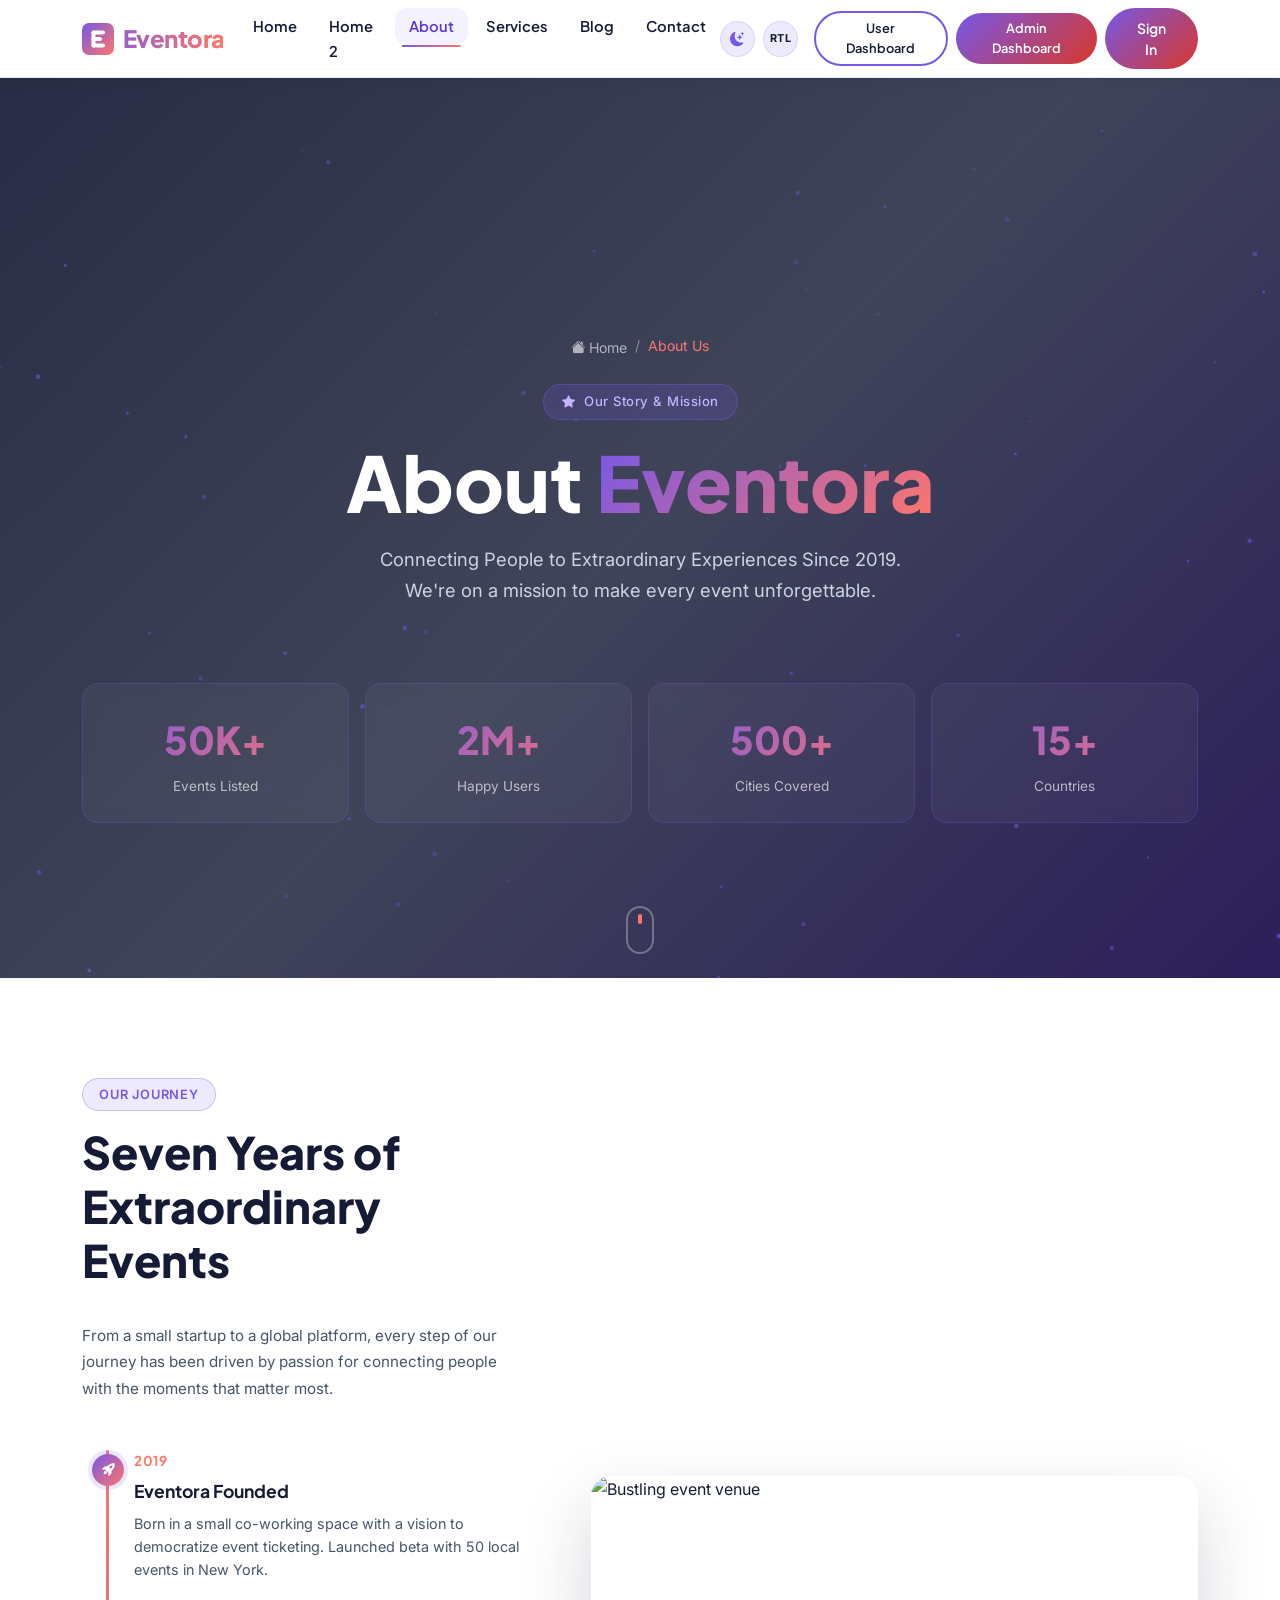
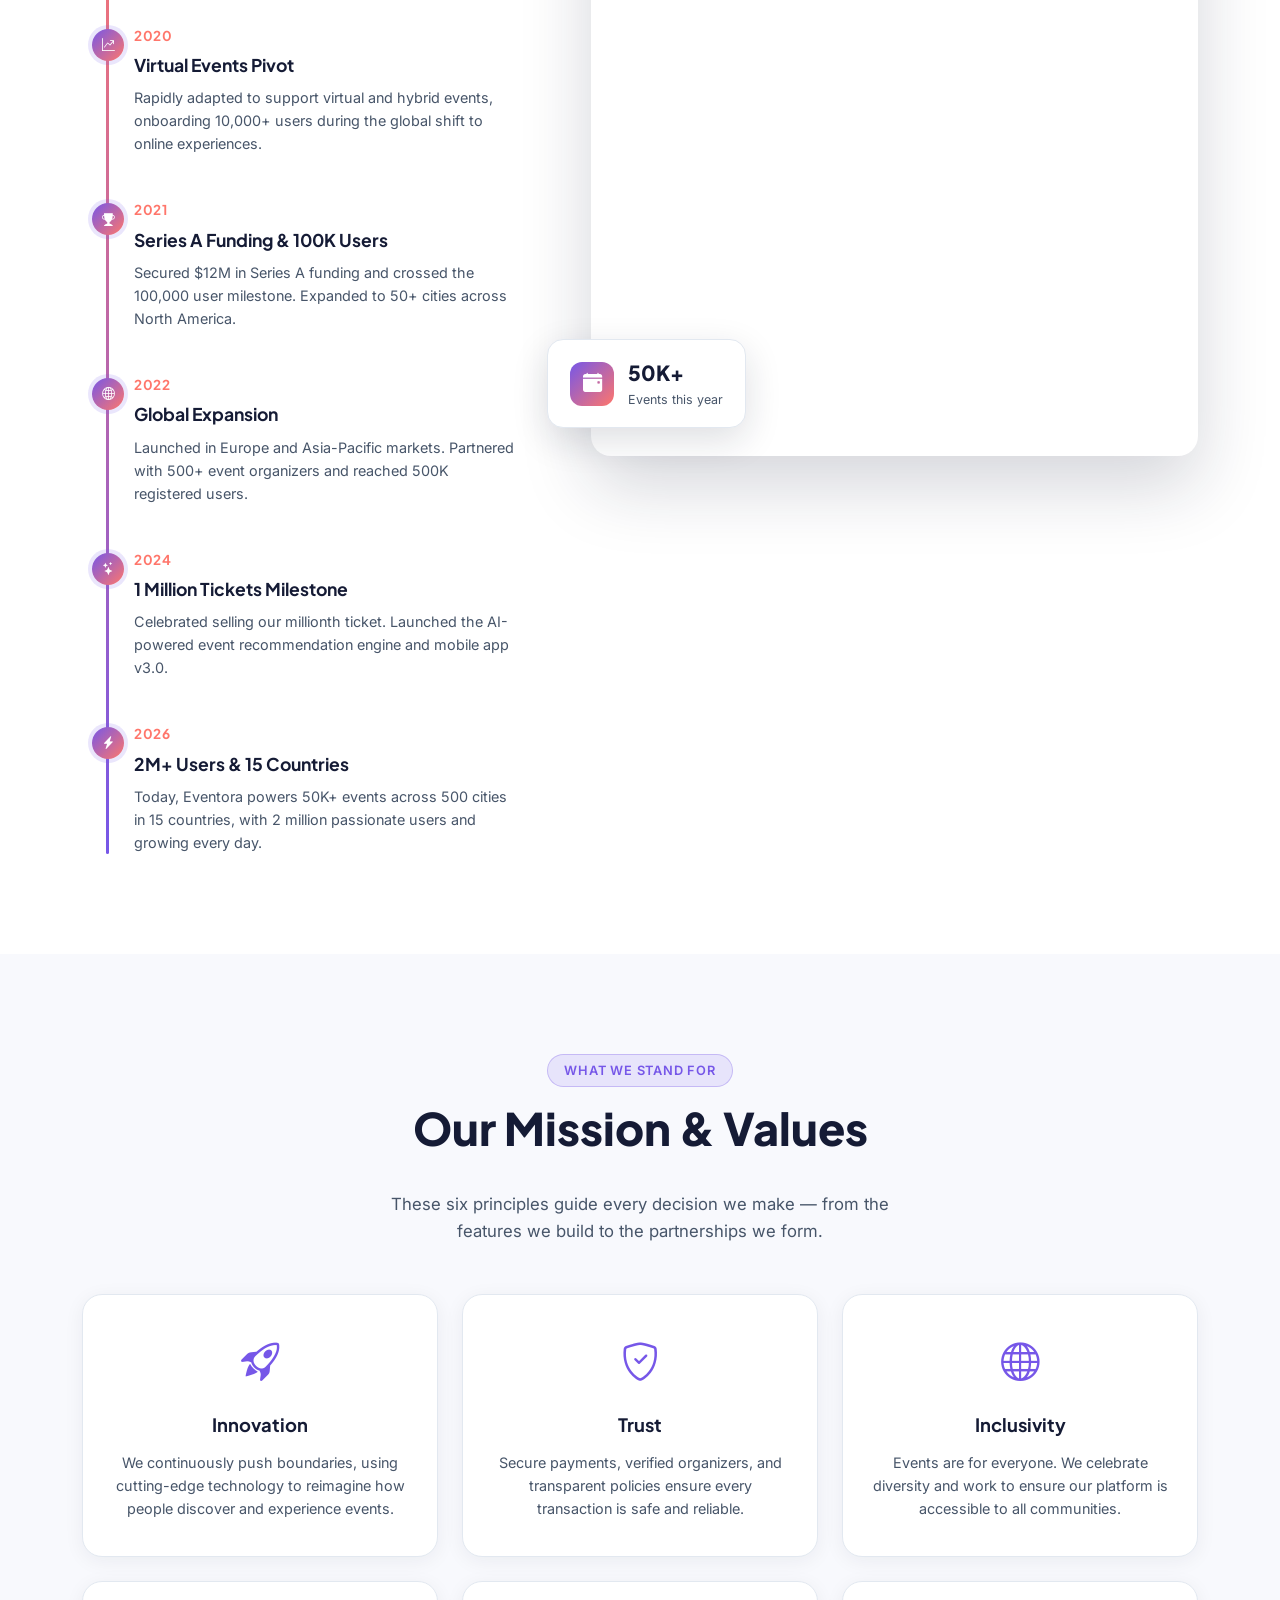
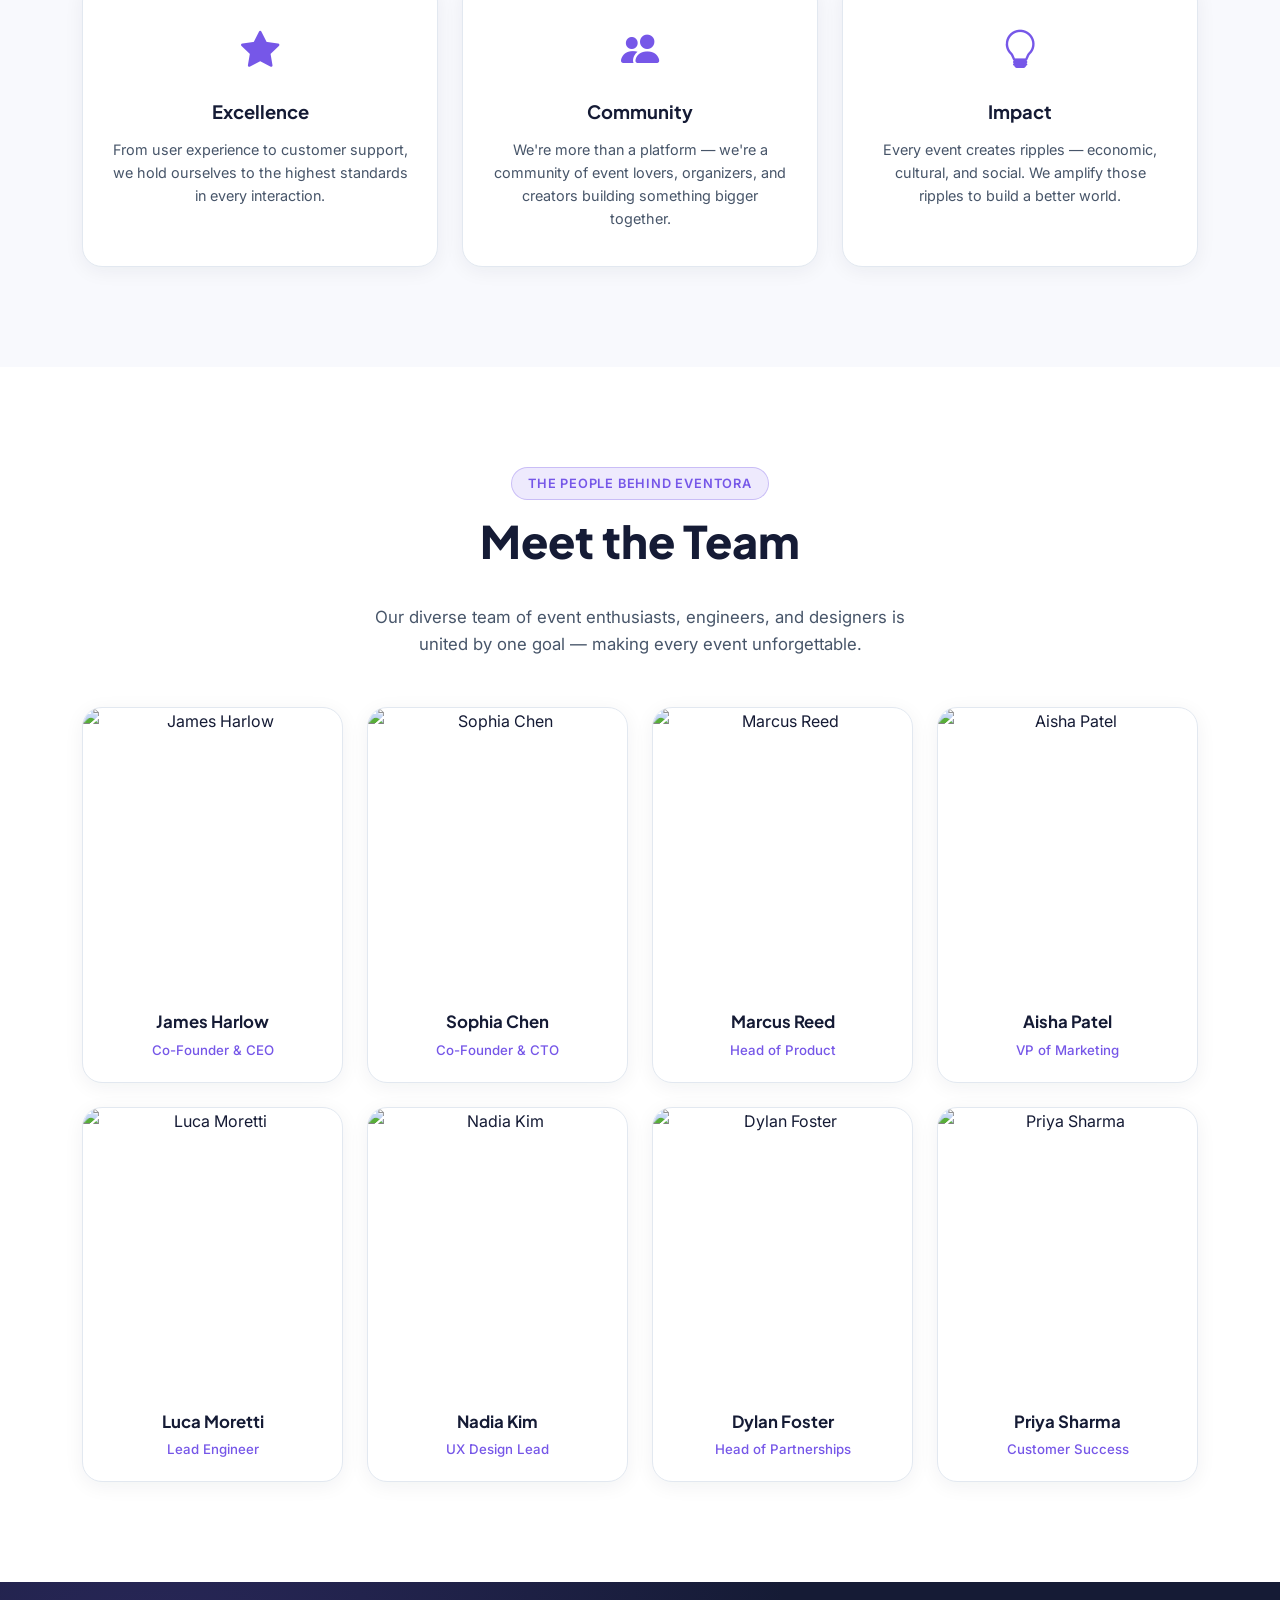
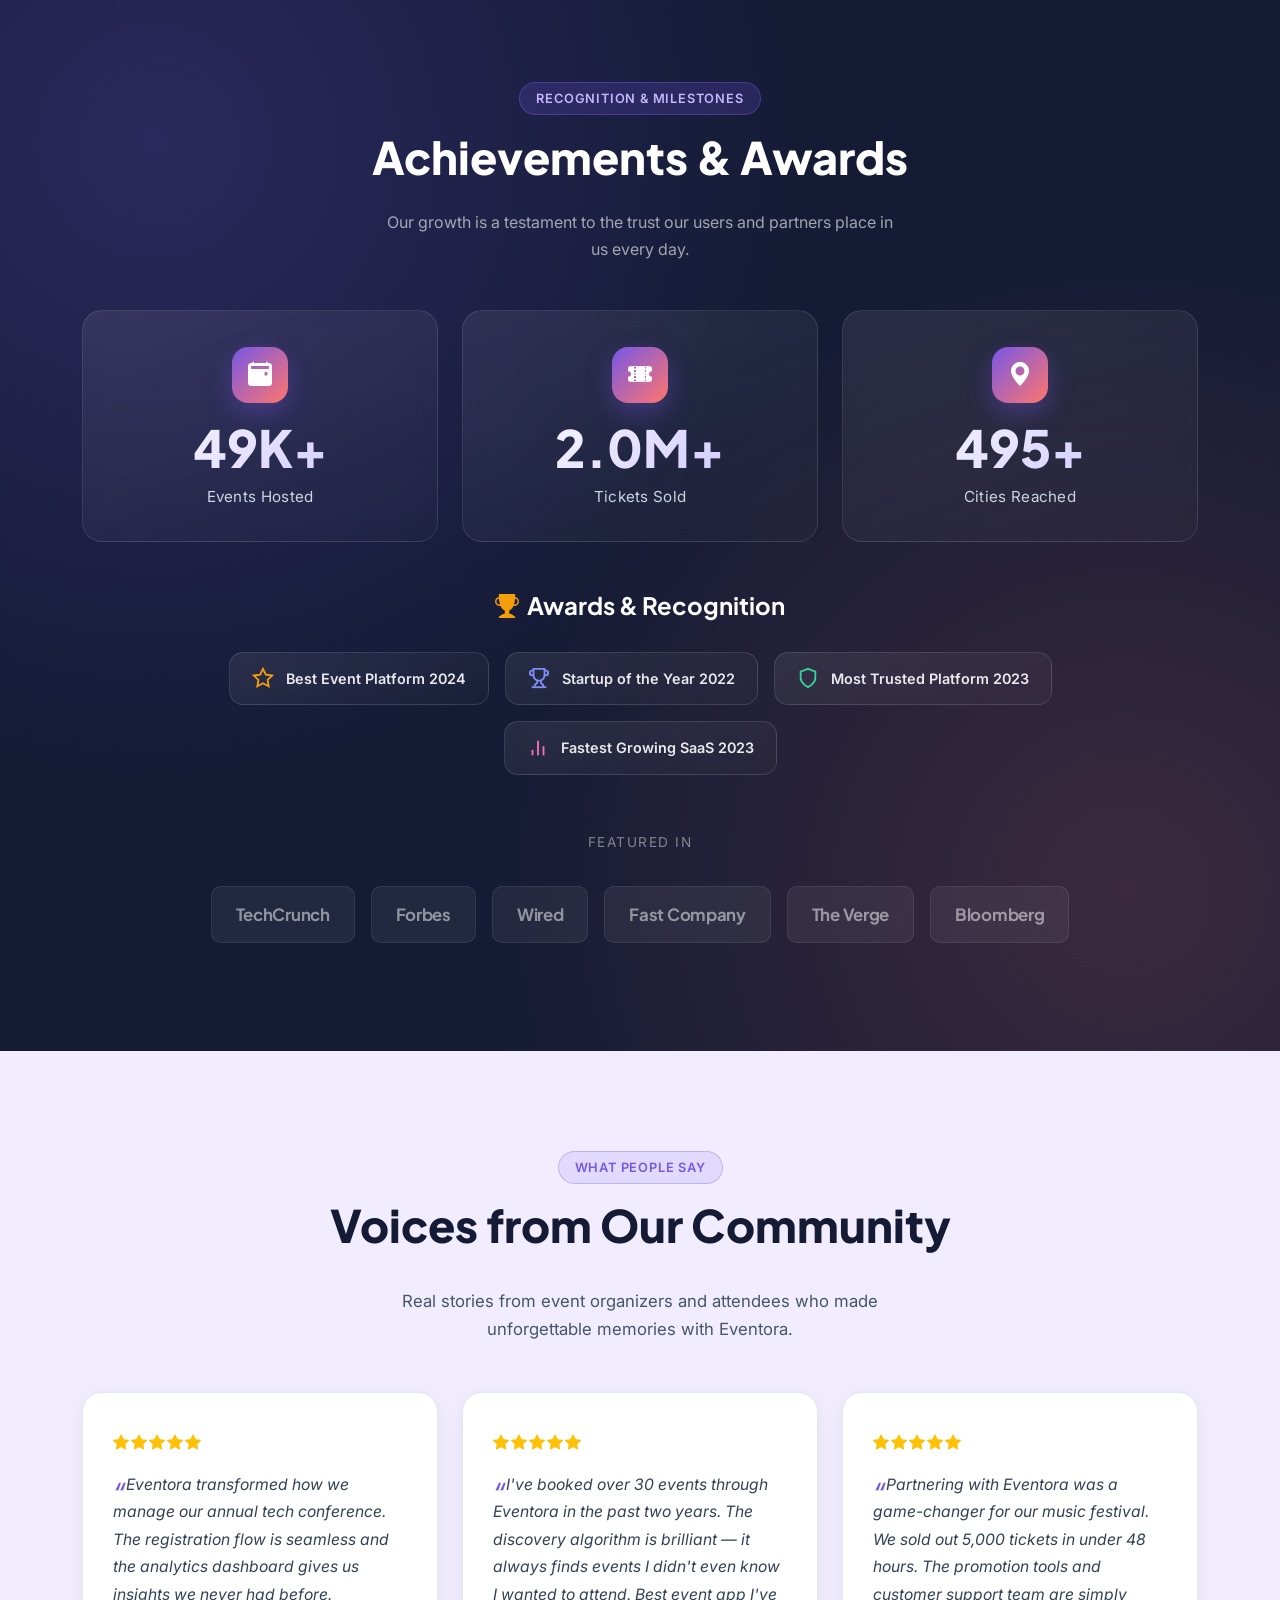
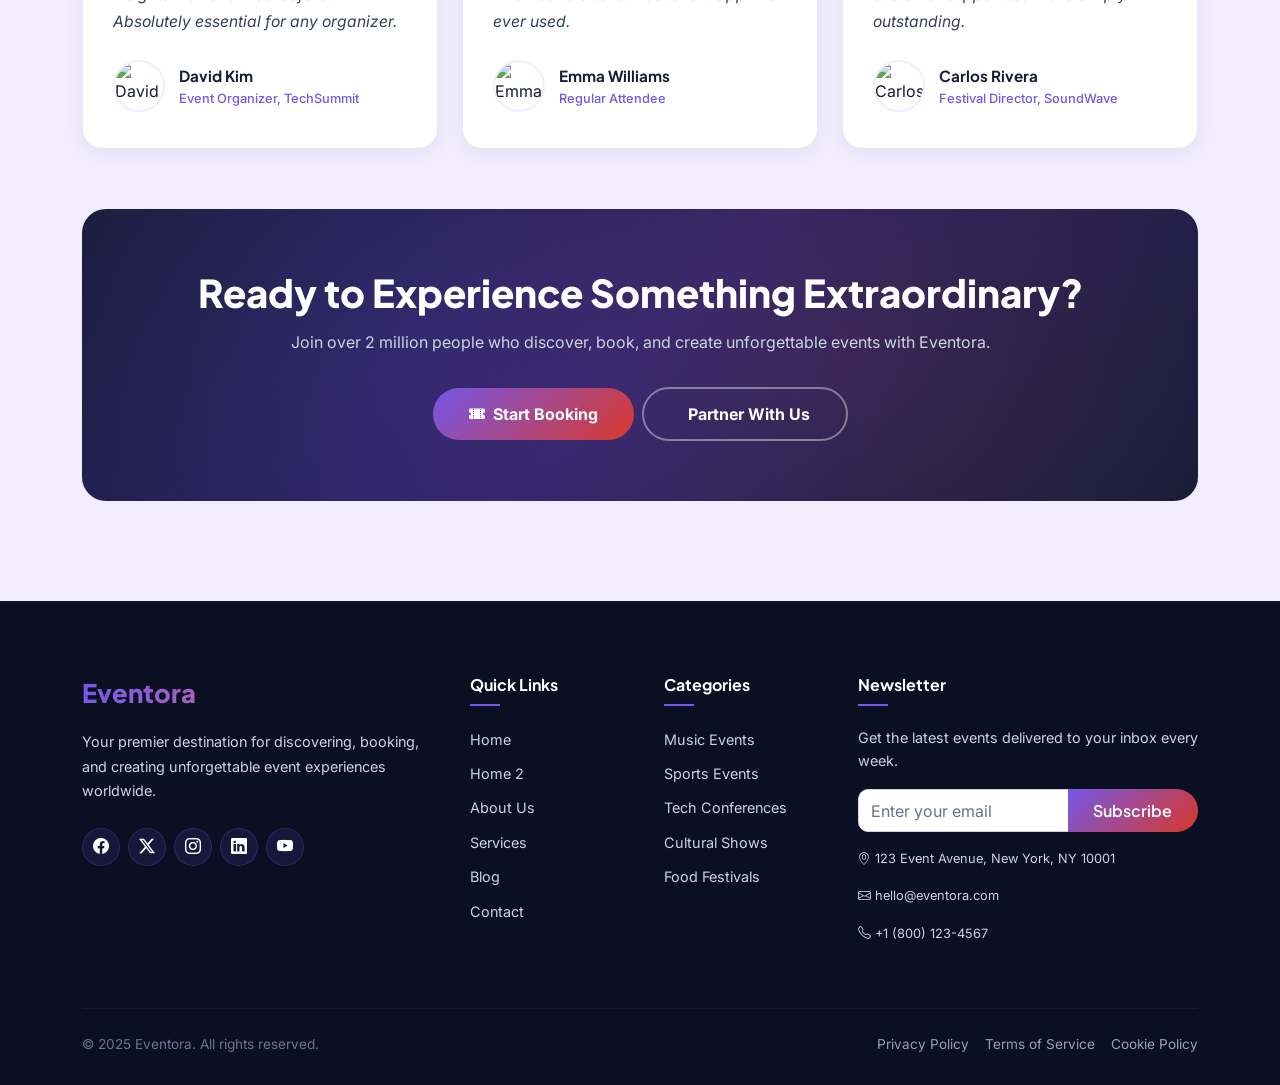
==== commit d053e926: "Add index.html landing page for GitHub Pages" ====
--- a/about.html
+++ b/about.html
@@ -844,13 +844,13 @@
 <!-- ─────────────────────────── NAVBAR ─────────────────────────── -->
 <nav class="navbar navbar-expand-lg navbar-eventora fixed-top py-2">
   <div class="container">
-    <a class="navbar-brand navbar-brand-logo" href="home.html"><img src="assets/images/logo-mark.svg" alt="" class="brand-mark" width="32" height="32" />Eventora</a>
+    <a class="navbar-brand navbar-brand-logo" href="index.html"><img src="assets/images/logo-mark.svg" alt="" class="brand-mark" width="32" height="32" />Eventora</a>
     <button class="navbar-toggler border-0" type="button" data-bs-toggle="collapse" data-bs-target="#navMenu">
       <span class="navbar-toggler-icon" style="filter:invert(1);"></span>
     </button>
     <div class="collapse navbar-collapse" id="navMenu">
       <ul class="navbar-nav mx-auto gap-1">
-        <li class="nav-item"><a class="nav-link" href="home.html">Home</a></li>
+        <li class="nav-item"><a class="nav-link" href="index.html">Home</a></li>
         <li class="nav-item"><a class="nav-link" href="home2.html">Home 2</a></li>
         <li class="nav-item"><a class="nav-link active" href="about.html">About</a></li>
         <li class="nav-item"><a class="nav-link" href="services.html">Services</a></li>
@@ -880,7 +880,7 @@
         <!-- breadcrumb -->
         <nav aria-label="breadcrumb" class="breadcrumb-wrap mb-4">
           <ol class="breadcrumb justify-content-center" style="background:transparent">
-            <li class="breadcrumb-item"><a href="home.html"><i class="bi bi-house-fill me-1"></i>Home</a></li>
+            <li class="breadcrumb-item"><a href="index.html"><i class="bi bi-house-fill me-1"></i>Home</a></li>
             <li class="breadcrumb-item active">About Us</li>
           </ol>
         </nav>
@@ -1360,7 +1360,7 @@
       <h2 class="cta-band-title">Ready to Experience Something Extraordinary?</h2>
       <p class="cta-band-sub">Join over 2 million people who discover, book, and create unforgettable events with Eventora.</p>
       <div class="d-flex flex-wrap justify-content-center gap-2 align-items-center">
-        <a href="home.html" class="btn btn-cta-primary">
+        <a href="index.html" class="btn btn-cta-primary">
           <i class="bi bi-ticket-perforated-fill me-2"></i>Start Booking
         </a>
         <a href="contact.html" class="btn btn-cta-outline">
@@ -1389,7 +1389,7 @@
       <div class="col-6 col-lg-2">
         <div class="footer-heading">Quick Links</div>
         <ul class="footer-links">
-          <li><a href="home.html">Home</a></li>
+          <li><a href="index.html">Home</a></li>
           <li><a href="home2.html">Home 2</a></li>
           <li><a href="about.html">About Us</a></li>
           <li><a href="services.html">Services</a></li>
--- a/assets/css/style.css
+++ b/assets/css/style.css
@@ -2360,7 +2360,7 @@
    REMAINING DARK-CONTAINER CONTRAST FIXES
    ═════════════════════════════════════════════════════════ */
 
-/* home.html — featured card copy + organizer CTA form */
+/* index.html — featured card copy + organizer CTA form */
 #featured .featured-card p { color: #E2E8F0 !important; }
 #cta-section .cta-form-wrap h4 { color: #FFFFFF !important; }
 
